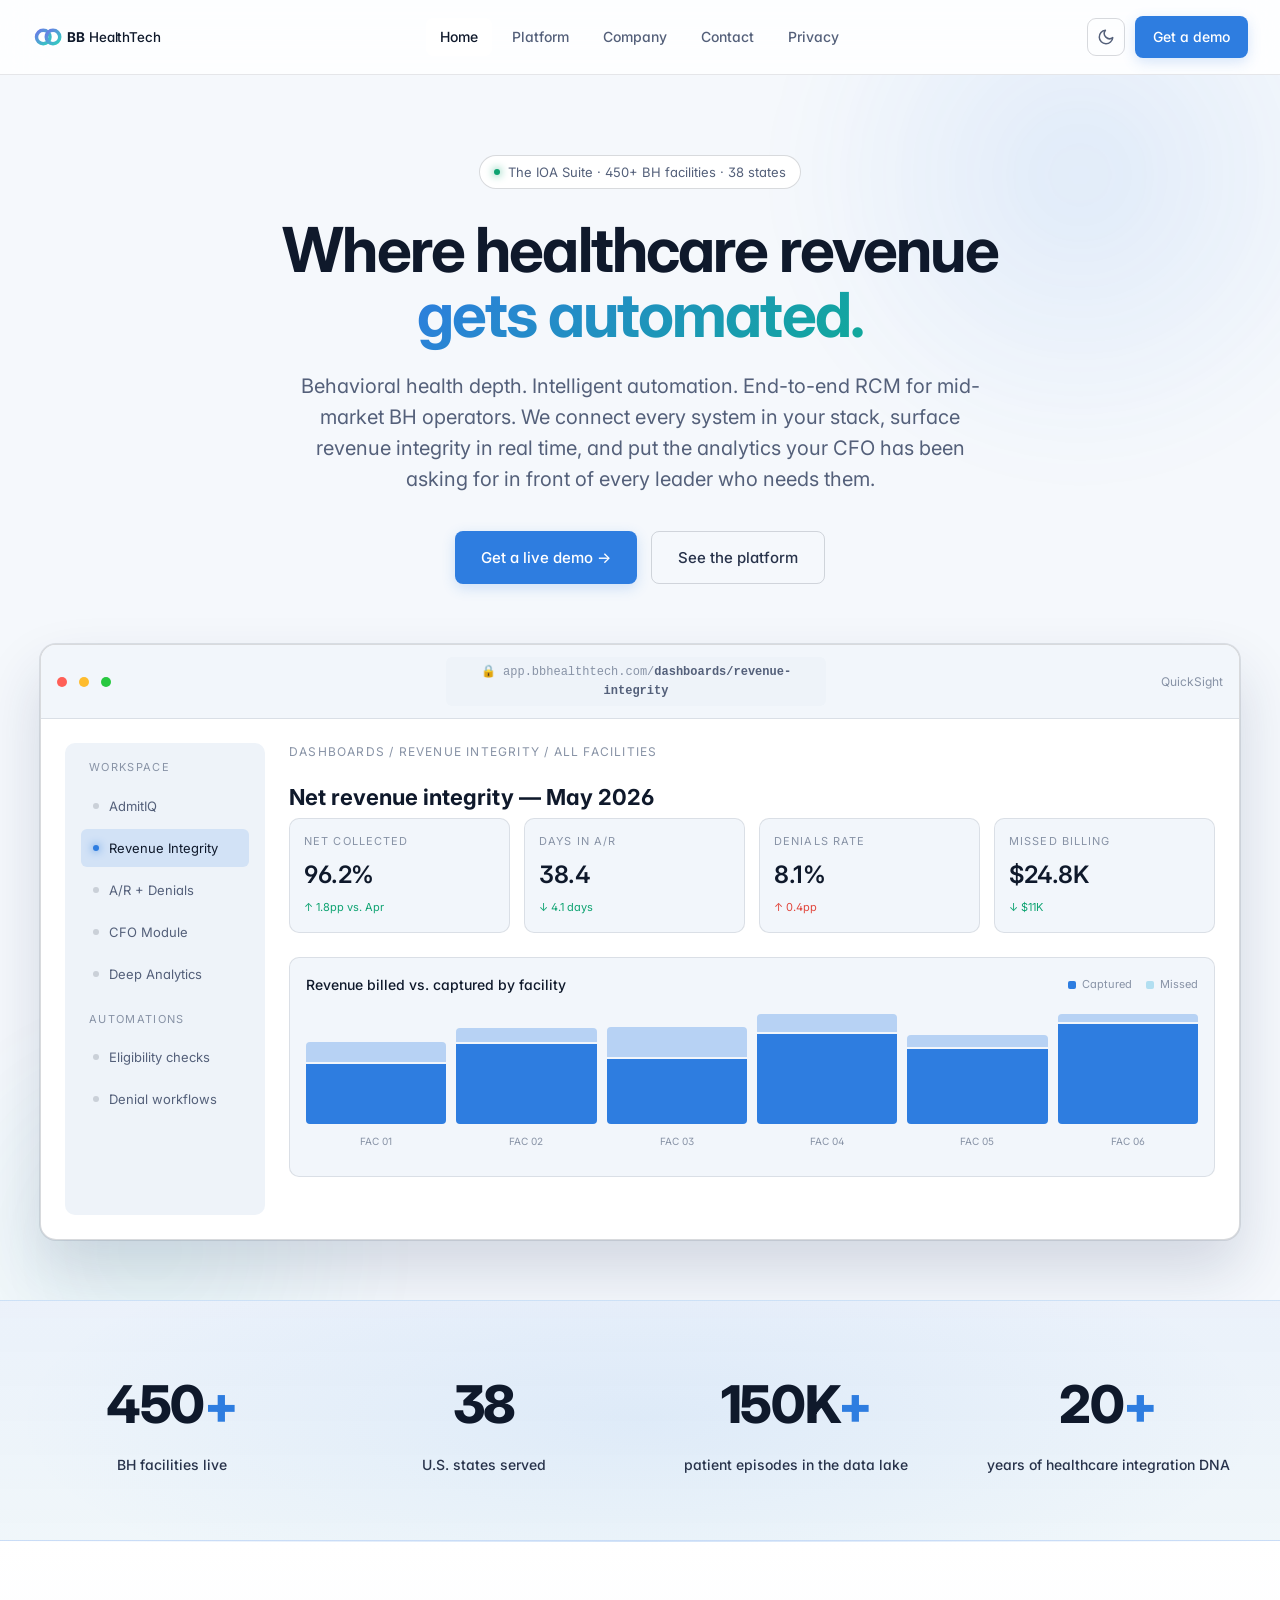
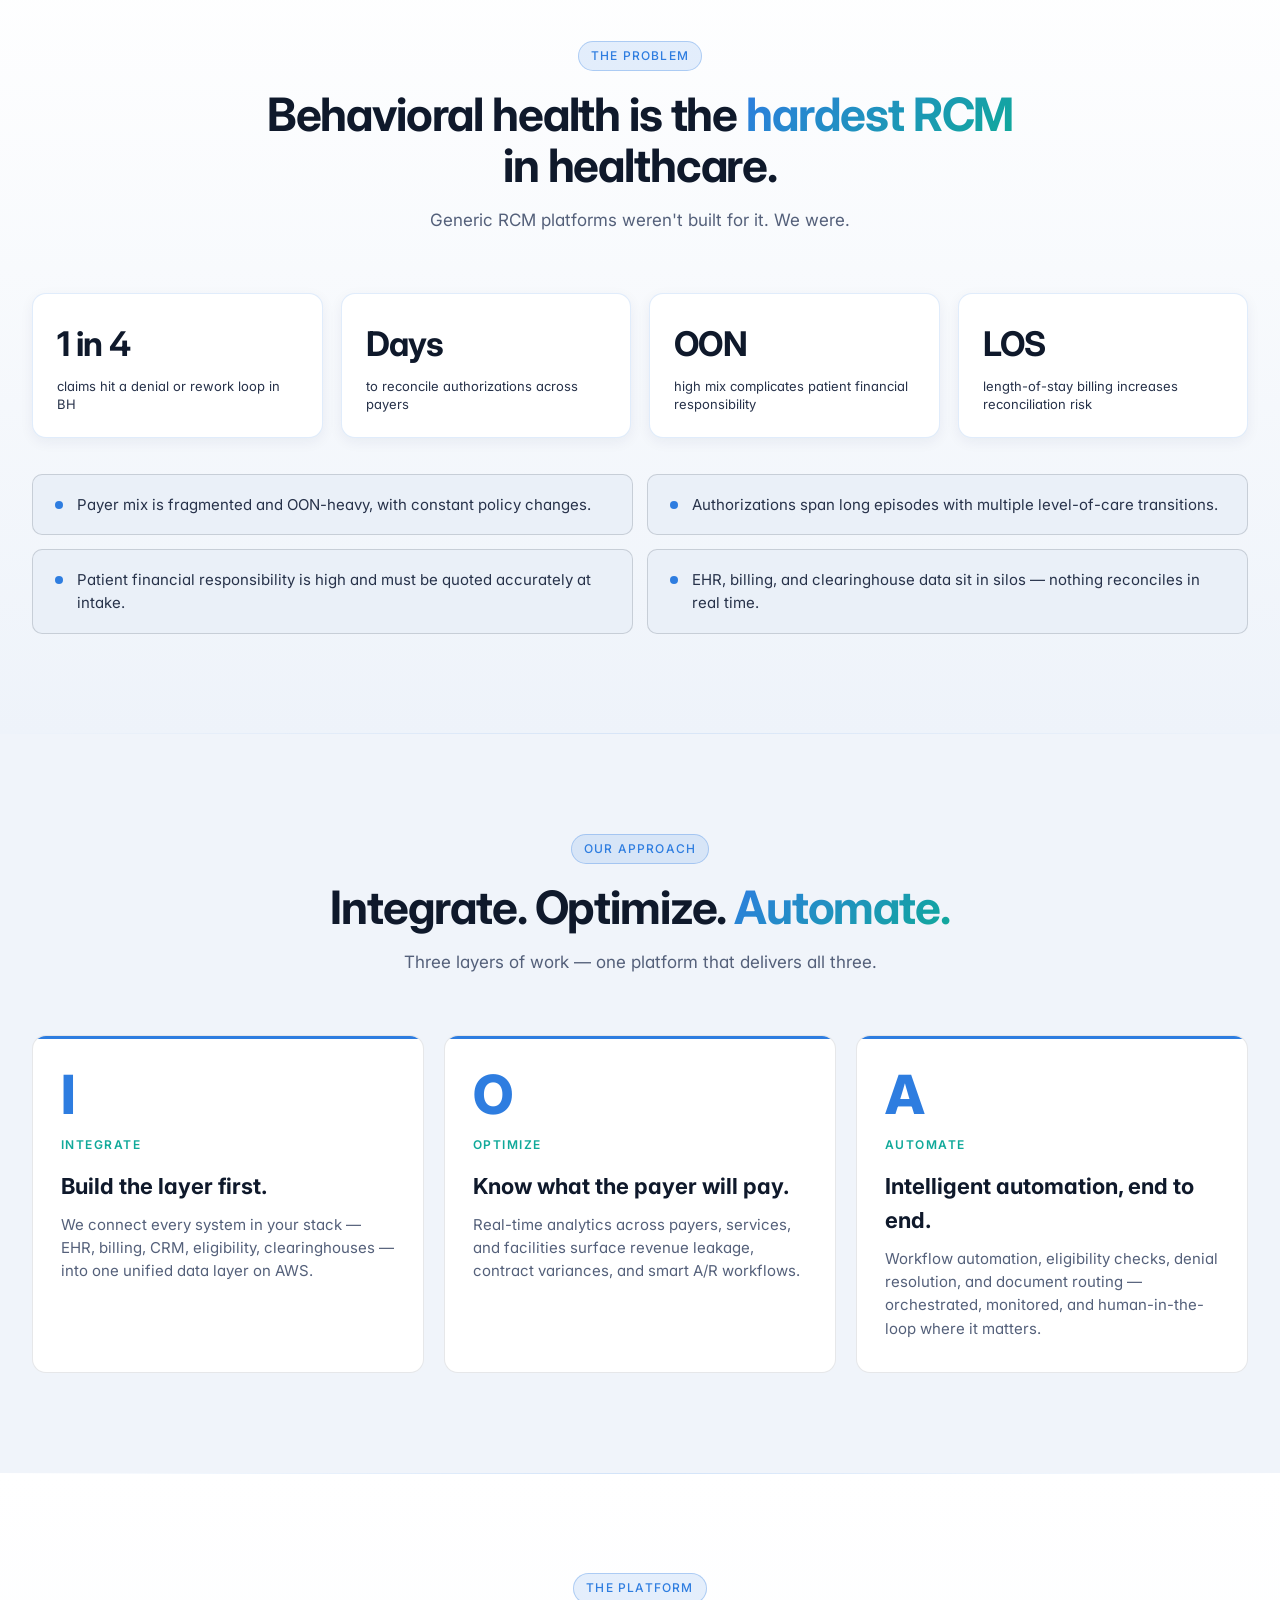
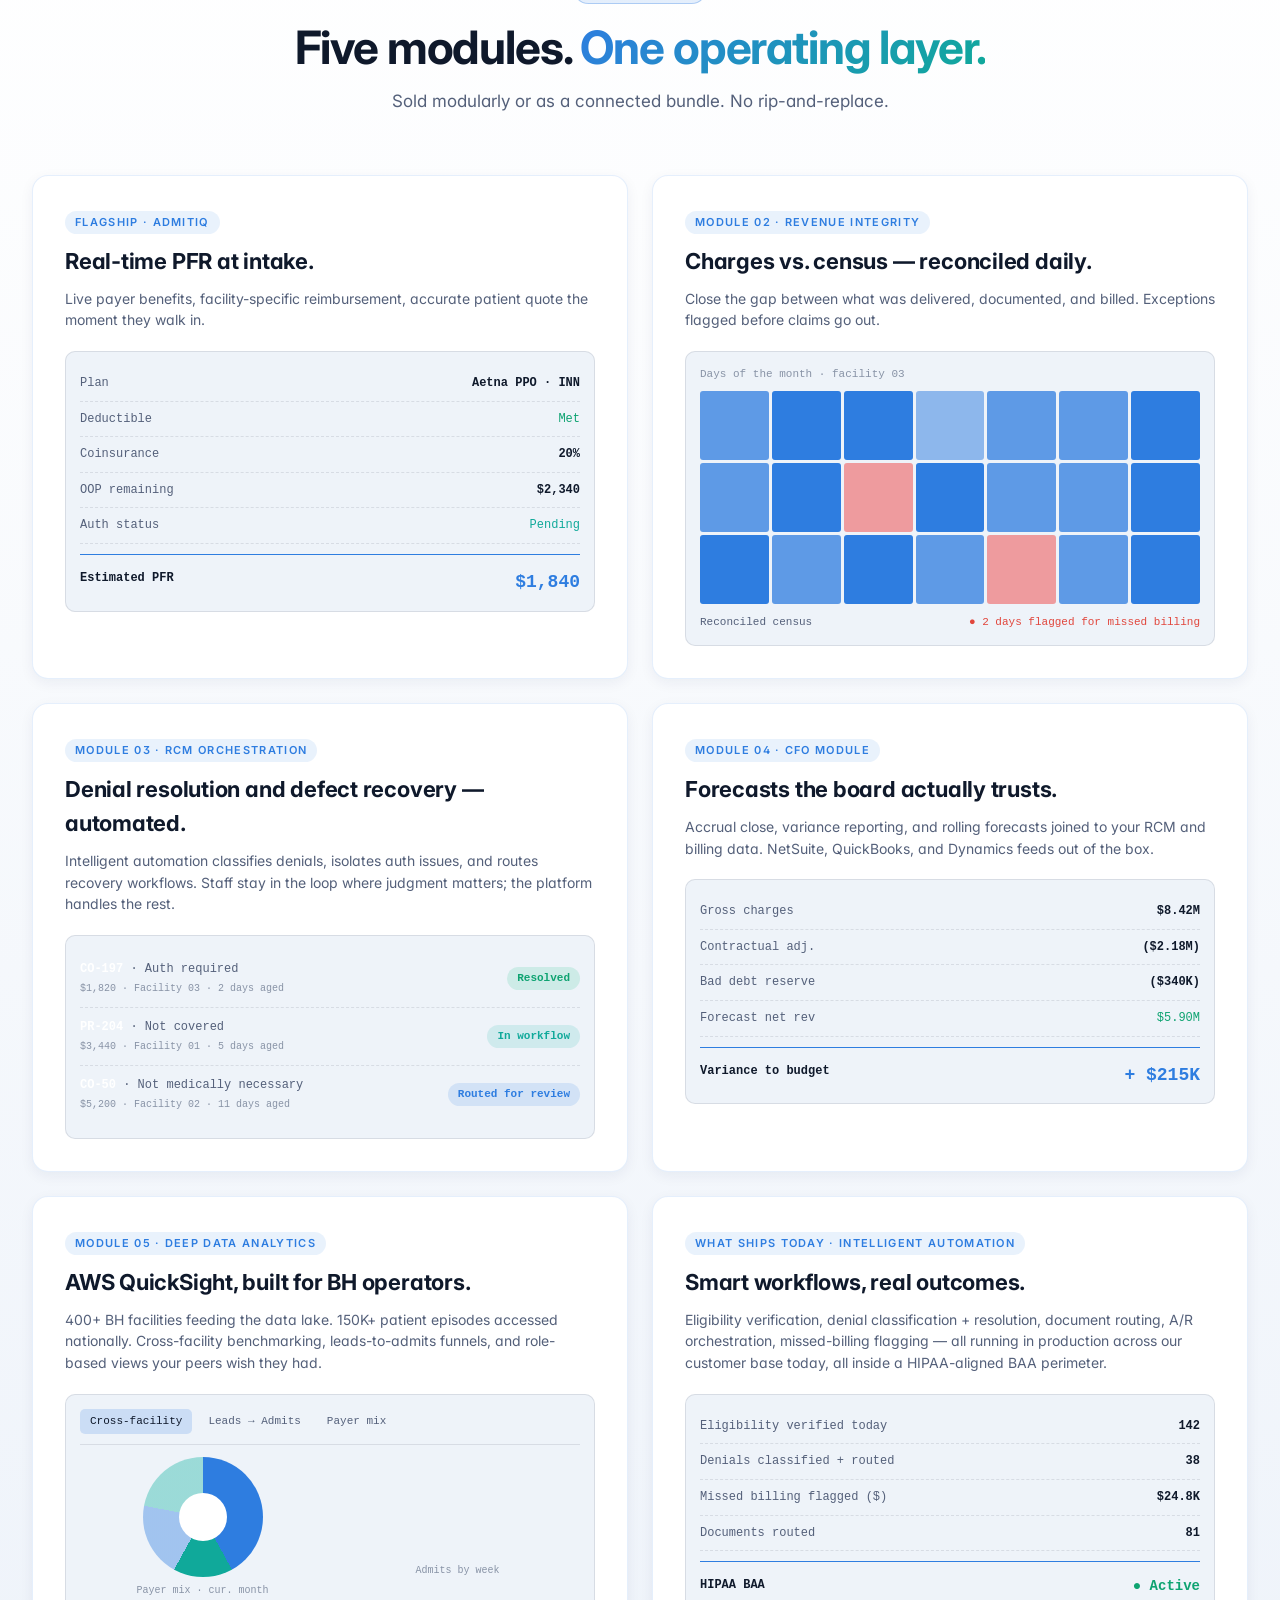
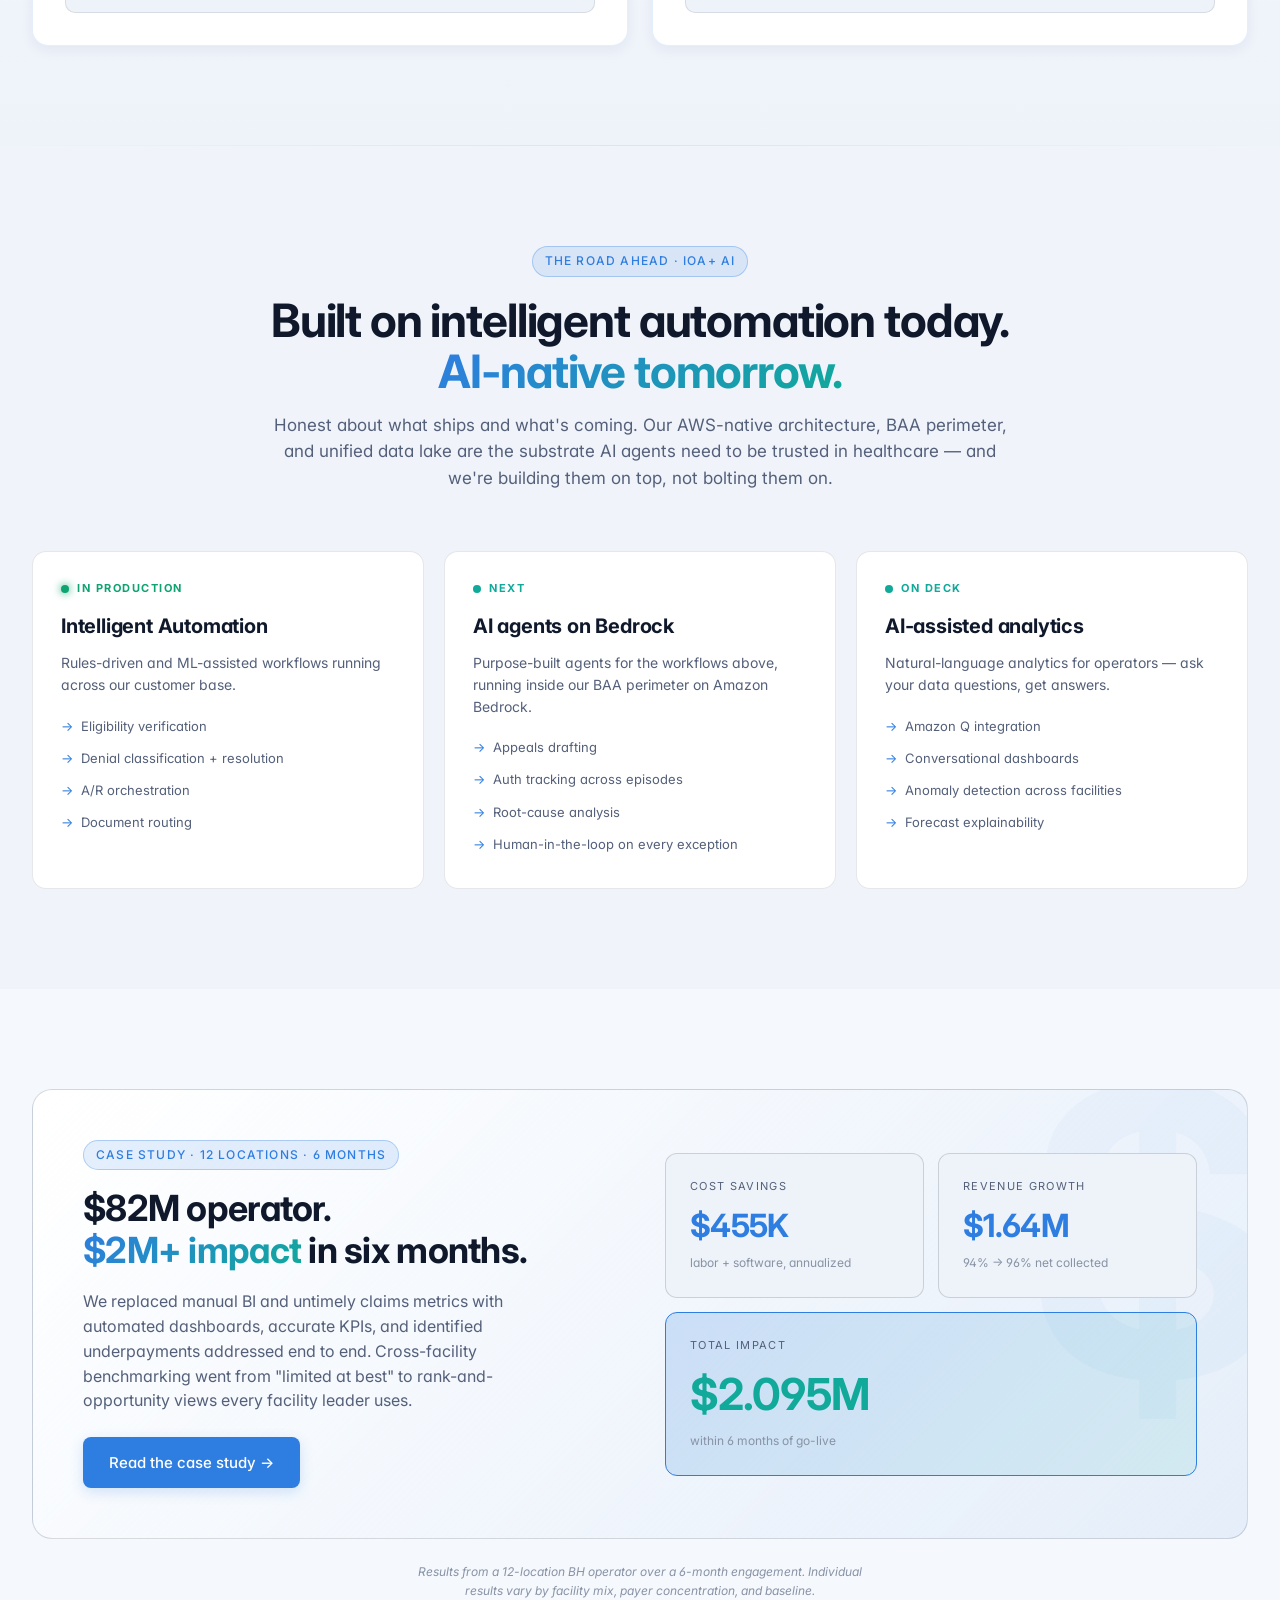
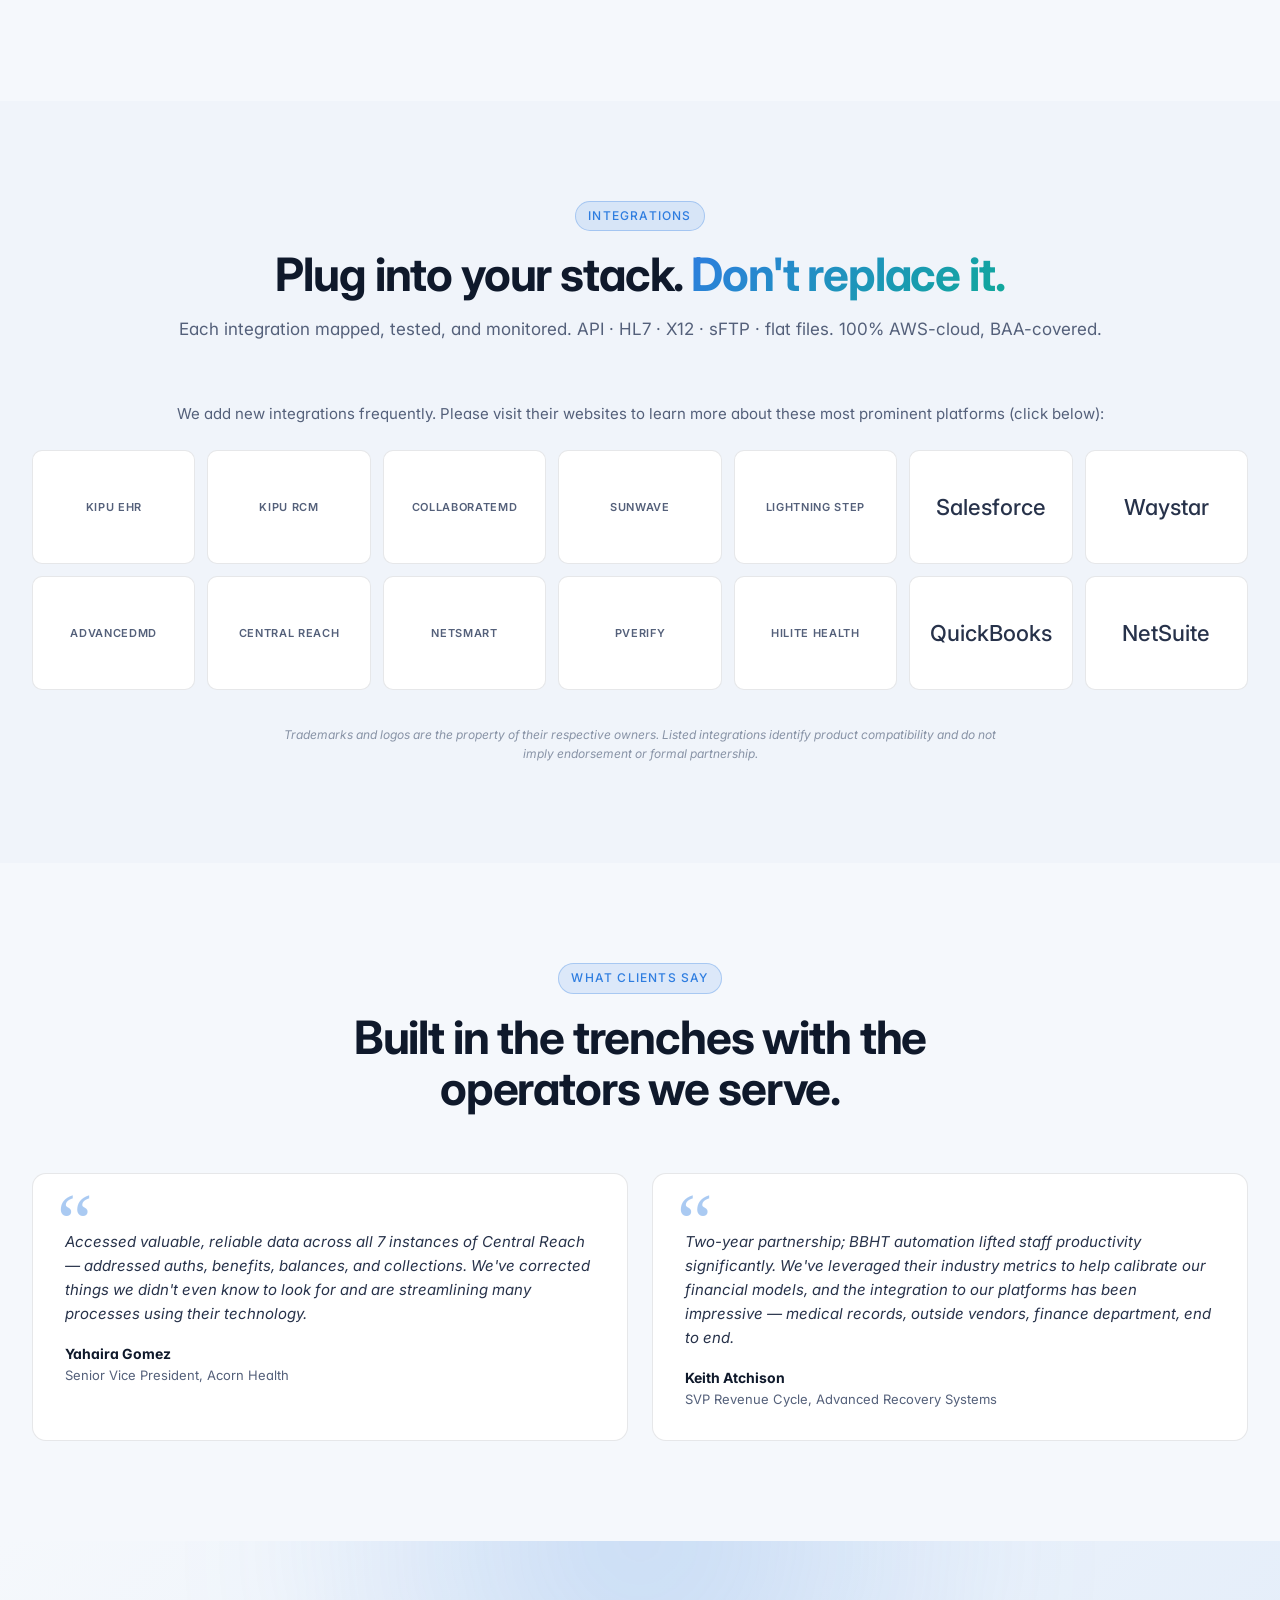
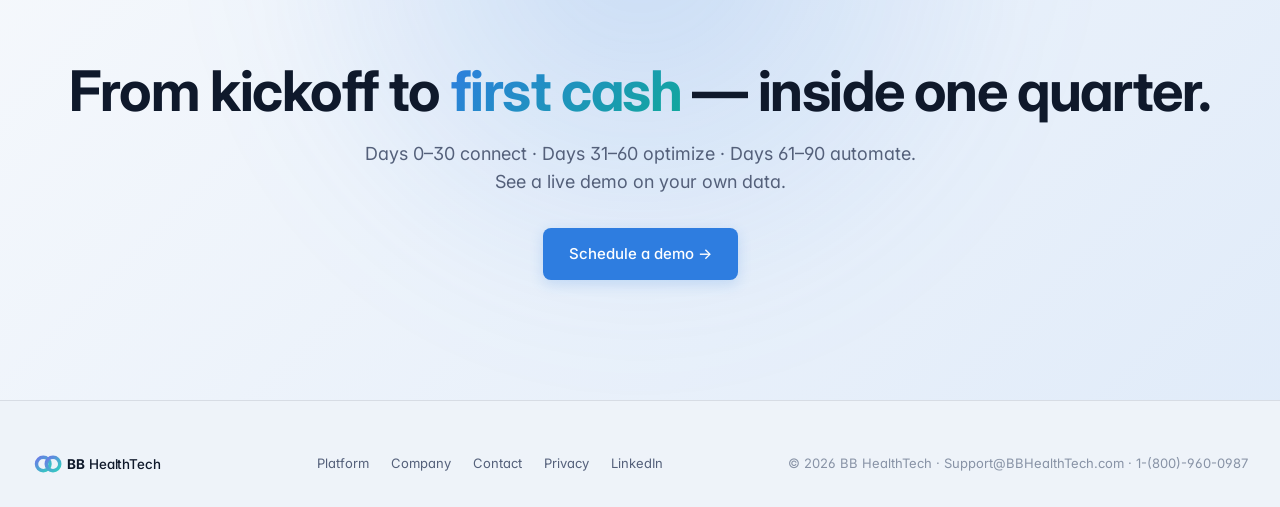
==== index.html @ 1e44d7d8 "Add files via upload" ====
<!doctype html>
<html lang="en">
<head>
<meta charset="utf-8">
<meta name="viewport" content="width=device-width,initial-scale=1">
<title>BB HealthTech — Behavioral health RCM, intelligently automated.</title>
<meta name="description" content="BB HealthTech (BBHT) is the connected operating layer for mid-market behavioral health. 450+ facilities live. Intelligent automation, deep analytics, AWS-native, BAA-covered.">
<meta property="og:title" content="BB HealthTech — Behavioral health RCM, intelligently automated.">
<meta property="og:description" content="The IOA Suite — integrate, optimize, automate behavioral health revenue cycle. 450+ facilities, 38 states, 20+ years of integration DNA.">
<meta property="og:type" content="website">
<meta property="og:url" content="https://www.bbhealthtech.com/">
<link rel="canonical" href="https://www.bbhealthtech.com/">
<script>try{var t=localStorage.getItem("bbht-theme");document.documentElement.setAttribute("data-theme",t==="dark"?"dark":"light");}catch(e){document.documentElement.setAttribute("data-theme","light");}</script>
<link rel="stylesheet" href="styles.css?v=18">
<link href="https://fonts.googleapis.com/css2?family=Inter:wght@400;500;600;700&display=swap" rel="stylesheet">
<script src="theme.js" defer></script>
</head>
<body>

<nav>
  <div class="nav-inner">
    <a href="/" class="logo" aria-label="BB HealthTech home"><img class="logo-img" alt="BB HealthTech" onerror="bbhtLogoFallback(this)"><span class="logo-fallback" aria-hidden="true"></span></a>
    <div class="nav-links">
      <a href="/" class="active">Home</a>
      <a href="platform.html">Platform</a>
      <a href="company.html">Company</a>
      <a href="contact.html">Contact</a>
      <a href="privacy.html">Privacy</a>
    </div>
    <div class="nav-cta">
      <button class="theme-toggle" type="button" aria-label="Toggle theme"></button>
      <a class="btn btn-primary" href="contact.html">Get a demo</a>
    </div>
  </div>
</nav>

<!-- HERO -->
<header class="hero">
  <div class="hero-bg"></div>
  <div class="container">
    <div class="hero-inner">
      <span class="hero-chip"><span class="dot"></span>The IOA Suite · 450+ BH facilities · 38 states</span>
      <h1>Where healthcare revenue<br><span class="grad">gets automated.</span></h1>
      <p class="sub">Behavioral health depth. Intelligent automation. End-to-end RCM for mid-market BH operators. We connect every system in your stack, surface revenue integrity in real time, and put the analytics your CFO has been asking for in front of every leader who needs them.</p>
      <div class="hero-actions">
        <a class="btn btn-primary btn-lg" href="contact.html">Get a live demo →</a>
        <a class="btn btn-ghost btn-lg" href="platform.html">See the platform</a>
      </div>
    </div>

    <!-- Product screenshot mockup — real dashboard, not slideware -->
    <div class="product-shot">
      <div class="ps-chrome">
        <div class="ps-dot r"></div><div class="ps-dot y"></div><div class="ps-dot g"></div>
        <div class="ps-url">🔒 app.bbhealthtech.com/<b>dashboards/revenue-integrity</b></div>
        <div style="font-size:12px;color:var(--text-3)">QuickSight</div>
      </div>
      <div class="ps-body">
        <div class="ps-side">
          <div class="ttl">Workspace</div>
          <div class="it">AdmitIQ</div>
          <div class="it active">Revenue Integrity</div>
          <div class="it">A/R + Denials</div>
          <div class="it">CFO Module</div>
          <div class="it">Deep Analytics</div>
          <div class="ttl" style="margin-top:18px">Automations</div>
          <div class="it">Eligibility checks</div>
          <div class="it">Denial workflows</div>
        </div>
        <div class="ps-main">
          <div class="crumb">Dashboards / Revenue Integrity / All facilities</div>
          <h2>Net revenue integrity — May 2026</h2>
          <div class="kpi-row">
            <div class="kpi"><div class="lbl">Net collected</div><div class="v">96.2%</div><div class="d">↑ 1.8pp vs. Apr</div></div>
            <div class="kpi"><div class="lbl">Days in A/R</div><div class="v">38.4</div><div class="d">↓ 4.1 days</div></div>
            <div class="kpi"><div class="lbl">Denials rate</div><div class="v">8.1%</div><div class="d bad">↑ 0.4pp</div></div>
            <div class="kpi"><div class="lbl">Missed billing</div><div class="v">$24.8K</div><div class="d">↓ $11K</div></div>
          </div>
          <div class="chart">
            <div class="chart-head">
              <div class="chart-title">Revenue billed vs. captured by facility</div>
              <div class="chart-legend"><span><i style="background:var(--cyan)"></i>Captured</span><span><i style="background:rgba(31,169,217,.3)"></i>Missed</span></div>
            </div>
            <div class="bars">
              <div class="bar"><div class="stack"><div class="s2"></div><div class="s1"></div></div><div class="lab">FAC 01</div></div>
              <div class="bar"><div class="stack"><div class="s2"></div><div class="s1"></div></div><div class="lab">FAC 02</div></div>
              <div class="bar"><div class="stack"><div class="s2"></div><div class="s1"></div></div><div class="lab">FAC 03</div></div>
              <div class="bar"><div class="stack"><div class="s2"></div><div class="s1"></div></div><div class="lab">FAC 04</div></div>
              <div class="bar"><div class="stack"><div class="s2"></div><div class="s1"></div></div><div class="lab">FAC 05</div></div>
              <div class="bar"><div class="stack"><div class="s2"></div><div class="s1"></div></div><div class="lab">FAC 06</div></div>
            </div>
          </div>
        </div>
      </div>
    </div>
  </div>
</header>

<!-- TRUST -->
<div class="trust">
  <div class="container trust-grid">
    <div><div class="v">450<span class="accent">+</span></div><div class="l">BH facilities live</div></div>
    <div><div class="v">38</div><div class="l">U.S. states served</div></div>
    <div><div class="v">150K<span class="accent">+</span></div><div class="l">patient episodes in the data lake</div></div>
    <div><div class="v">20<span class="accent">+</span></div><div class="l">years of healthcare integration DNA</div></div>
  </div>
</div>

<!-- PROBLEM -->
<section class="section-lift">
  <div class="container">
    <div class="section-head">
      <span class="eyebrow">The Problem</span>
      <h2>Behavioral health is the <span class="grad">hardest RCM</span> in healthcare.</h2>
      <p>Generic RCM platforms weren't built for it. We were.</p>
    </div>
    <div class="problem-grid">
      <div class="problem-card"><div class="big">1 in 4<span class="accent"></span></div><div class="lbl">claims hit a denial or rework loop in BH</div></div>
      <div class="problem-card"><div class="big">Days</div><div class="lbl">to reconcile authorizations across payers</div></div>
      <div class="problem-card"><div class="big">OON</div><div class="lbl">high mix complicates patient financial responsibility</div></div>
      <div class="problem-card"><div class="big">LOS</div><div class="lbl">length-of-stay billing increases reconciliation risk</div></div>
    </div>
    <div class="problem-list">
      <div class="row"><div class="dot"></div><p>Payer mix is fragmented and OON-heavy, with constant policy changes.</p></div>
      <div class="row"><div class="dot"></div><p>Authorizations span long episodes with multiple level-of-care transitions.</p></div>
      <div class="row"><div class="dot"></div><p>Patient financial responsibility is high and must be quoted accurately at intake.</p></div>
      <div class="row"><div class="dot"></div><p>EHR, billing, and clearinghouse data sit in silos — nothing reconciles in real time.</p></div>
    </div>
  </div>
</section>

<!-- IOA FRAMEWORK -->
<section class="ioa-frame">
  <div class="container">
    <div class="section-head">
      <span class="eyebrow">Our Approach</span>
      <h2>Integrate. Optimize. <span class="grad">Automate.</span></h2>
      <p>Three layers of work — one platform that delivers all three.</p>
    </div>
    <div class="ioa-grid">
      <div class="ioa-card">
        <div class="letter">I</div>
        <div class="sub">Integrate</div>
        <h3>Build the layer first.</h3>
        <p>We connect every system in your stack — EHR, billing, CRM, eligibility, clearinghouses — into one unified data layer on AWS.</p>
      </div>
      <div class="ioa-card">
        <div class="letter">O</div>
        <div class="sub">Optimize</div>
        <h3>Know what the payer will pay.</h3>
        <p>Real-time analytics across payers, services, and facilities surface revenue leakage, contract variances, and smart A/R workflows.</p>
      </div>
      <div class="ioa-card">
        <div class="letter">A</div>
        <div class="sub">Automate</div>
        <h3>Intelligent automation, end to end.</h3>
        <p>Workflow automation, eligibility checks, denial resolution, and document routing — orchestrated, monitored, and human-in-the-loop where it matters.</p>
      </div>
    </div>
  </div>
</section>

<!-- MODULES with product mocks -->
<section class="section-lift">
  <div class="container">
    <div class="section-head">
      <span class="eyebrow">The Platform</span>
      <h2>Five modules. <span class="grad">One operating layer.</span></h2>
      <p>Sold modularly or as a connected bundle. No rip-and-replace.</p>
    </div>
    <div class="features">

      <!-- AdmitIQ -->
      <div class="feature">
        <span class="badge">Flagship · AdmitIQ</span>
        <h3>Real-time PFR at intake.</h3>
        <p>Live payer benefits, facility-specific reimbursement, accurate patient quote the moment they walk in.</p>
        <div class="mock">
          <div class="mock-row"><span>Plan</span><b>Aetna PPO · INN</b></div>
          <div class="mock-row"><span>Deductible</span><span class="ok">Met</span></div>
          <div class="mock-row"><span>Coinsurance</span><b>20%</b></div>
          <div class="mock-row"><span>OOP remaining</span><b>$2,340</b></div>
          <div class="mock-row"><span>Auth status</span><span class="warn">Pending</span></div>
          <div class="pfr-total"><span>Estimated PFR</span><span>$1,840</span></div>
        </div>
      </div>

      <!-- Revenue Integrity -->
      <div class="feature">
        <span class="badge">Module 02 · Revenue Integrity</span>
        <h3>Charges vs. census — reconciled daily.</h3>
        <p>Close the gap between what was delivered, documented, and billed. Exceptions flagged before claims go out.</p>
        <div class="mock">
          <div style="font-size:11px;color:var(--text-3);margin-bottom:8px">Days of the month · facility 03</div>
          <div class="census-grid">
            <div class="c l3"></div><div class="c l4"></div><div class="c l4"></div><div class="c l2"></div><div class="c l3"></div><div class="c l3"></div><div class="c l4"></div>
            <div class="c l3"></div><div class="c l4"></div><div class="c miss"></div><div class="c l4"></div><div class="c l3"></div><div class="c l3"></div><div class="c l4"></div>
            <div class="c l4"></div><div class="c l3"></div><div class="c l4"></div><div class="c l3"></div><div class="c miss"></div><div class="c l3"></div><div class="c l4"></div>
          </div>
          <div class="census-foot"><span>Reconciled census</span><span style="color:var(--red)">● 2 days flagged for missed billing</span></div>
        </div>
      </div>

      <!-- RCM Orchestration / Denials -->
      <div class="feature">
        <span class="badge">Module 03 · RCM Orchestration</span>
        <h3>Denial resolution and defect recovery — automated.</h3>
        <p>Intelligent automation classifies denials, isolates auth issues, and routes recovery workflows. Staff stay in the loop where judgment matters; the platform handles the rest.</p>
        <div class="mock denials-list">
          <div class="d-it"><div><b style="color:#fff">CO-197</b> · Auth required<br><span style="font-size:10px;color:var(--text-3)">$1,820 · Facility 03 · 2 days aged</span></div><span class="pill resolved">Resolved</span></div>
          <div class="d-it"><div><b style="color:#fff">PR-204</b> · Not covered<br><span style="font-size:10px;color:var(--text-3)">$3,440 · Facility 01 · 5 days aged</span></div><span class="pill workflow">In workflow</span></div>
          <div class="d-it"><div><b style="color:#fff">CO-50</b> · Not medically necessary<br><span style="font-size:10px;color:var(--text-3)">$5,200 · Facility 02 · 11 days aged</span></div><span class="pill review">Routed for review</span></div>
        </div>
      </div>

      <!-- CFO Module -->
      <div class="feature">
        <span class="badge">Module 04 · CFO Module</span>
        <h3>Forecasts the board actually trusts.</h3>
        <p>Accrual close, variance reporting, and rolling forecasts joined to your RCM and billing data. NetSuite, QuickBooks, and Dynamics feeds out of the box.</p>
        <div class="mock">
          <div class="mock-row"><span>Gross charges</span><b>$8.42M</b></div>
          <div class="mock-row"><span>Contractual adj.</span><b>($2.18M)</b></div>
          <div class="mock-row"><span>Bad debt reserve</span><b>($340K)</b></div>
          <div class="mock-row"><span>Forecast net rev</span><span class="ok">$5.90M</span></div>
          <div class="pfr-total"><span>Variance to budget</span><span>+ $215K</span></div>
        </div>
      </div>

      <!-- Deep Data Analytics — PROMOTED -->
      <div class="feature">
        <span class="badge">Module 05 · Deep Data Analytics</span>
        <h3>AWS QuickSight, built for BH operators.</h3>
        <p>400+ BH facilities feeding the data lake. 150K+ patient episodes accessed nationally. Cross-facility benchmarking, leads-to-admits funnels, and role-based views your peers wish they had.</p>
        <div class="mock qs-mock">
          <div class="qs-tabs">
            <div class="qs-tab active">Cross-facility</div>
            <div class="qs-tab">Leads → Admits</div>
            <div class="qs-tab">Payer mix</div>
          </div>
          <div class="qs-chart-row">
            <div><div class="qs-pie"></div><div style="font-size:10px;color:var(--text-3);text-align:center;margin-top:6px">Payer mix · cur. month</div></div>
            <div><div class="qs-bars"><div class="b"></div><div class="b hi"></div><div class="b"></div><div class="b hi"></div><div class="b"></div><div class="b hi"></div><div class="b"></div><div class="b hi"></div></div><div style="font-size:10px;color:var(--text-3);text-align:center;margin-top:6px">Admits by week</div></div>
          </div>
        </div>
      </div>

      <!-- IA Today -->
      <div class="feature">
        <span class="badge">What ships today · Intelligent Automation</span>
        <h3>Smart workflows, real outcomes.</h3>
        <p>Eligibility verification, denial classification + resolution, document routing, A/R orchestration, missed-billing flagging — all running in production across our customer base today, all inside a HIPAA-aligned BAA perimeter.</p>
        <div class="mock">
          <div class="mock-row"><span>Eligibility verified today</span><b>142</b></div>
          <div class="mock-row"><span>Denials classified + routed</span><b>38</b></div>
          <div class="mock-row"><span>Missed billing flagged ($)</span><b>$24.8K</b></div>
          <div class="mock-row"><span>Documents routed</span><b>81</b></div>
          <div class="pfr-total"><span>HIPAA BAA</span><span style="color:var(--green);font-size:14px">● Active</span></div>
        </div>
      </div>

    </div>
  </div>
</section>

<!-- AI ROADMAP -->
<section class="ioa-frame">
  <div class="container">
    <div class="section-head">
      <span class="eyebrow">The Road Ahead · IOA+ AI</span>
      <h2>Built on intelligent automation today. <span class="grad">AI-native tomorrow.</span></h2>
      <p>Honest about what ships and what's coming. Our AWS-native architecture, BAA perimeter, and unified data lake are the substrate AI agents need to be trusted in healthcare — and we're building them on top, not bolting them on.</p>
    </div>
    <div class="roadmap">
      <div class="rm-card now">
        <div class="when">In production</div>
        <h3>Intelligent Automation</h3>
        <p>Rules-driven and ML-assisted workflows running across our customer base.</p>
        <ul>
          <li>Eligibility verification</li>
          <li>Denial classification + resolution</li>
          <li>A/R orchestration</li>
          <li>Document routing</li>
        </ul>
      </div>
      <div class="rm-card">
        <div class="when">Next</div>
        <h3>AI agents on Bedrock</h3>
        <p>Purpose-built agents for the workflows above, running inside our BAA perimeter on Amazon Bedrock.</p>
        <ul>
          <li>Appeals drafting</li>
          <li>Auth tracking across episodes</li>
          <li>Root-cause analysis</li>
          <li>Human-in-the-loop on every exception</li>
        </ul>
      </div>
      <div class="rm-card">
        <div class="when">On deck</div>
        <h3>AI-assisted analytics</h3>
        <p>Natural-language analytics for operators — ask your data questions, get answers.</p>
        <ul>
          <li>Amazon Q integration</li>
          <li>Conversational dashboards</li>
          <li>Anomaly detection across facilities</li>
          <li>Forecast explainability</li>
        </ul>
      </div>
    </div>
  </div>
</section>

<!-- CASE STUDY -->
<section>
  <div class="container">
    <div class="case-card">
      <div class="case-text">
        <span class="eyebrow-pill">Case study · 12 locations · 6 months</span>
        <h3>$82M operator.<br><span class="grad">$2M+ impact</span> in six months.</h3>
        <p>We replaced manual BI and untimely claims metrics with automated dashboards, accurate KPIs, and identified underpayments addressed end to end. Cross-facility benchmarking went from "limited at best" to rank-and-opportunity views every facility leader uses.</p>
        <a href="company.html#case-study" class="btn btn-primary btn-lg">Read the case study →</a>
      </div>
      <div class="case-nums">
        <div class="item"><div class="lbl">Cost savings</div><div class="v">$455K</div><div class="sub">labor + software, annualized</div></div>
        <div class="item"><div class="lbl">Revenue growth</div><div class="v">$1.64M</div><div class="sub">94% → 96% net collected</div></div>
        <div class="item big"><div class="lbl">Total impact</div><div class="v">$2.095M</div><div class="sub">within 6 months of go-live</div></div>
      </div>
    </div>
    <p class="case-disclaimer" style="text-align:center;margin:24px auto 0">Results from a 12-location BH operator over a 6-month engagement. Individual results vary by facility mix, payer concentration, and baseline.</p>
  </div>
</section>

<!-- INTEGRATIONS -->
<section class="integ-section">
  <div class="container">
    <div class="section-head">
      <span class="eyebrow">Integrations</span>
      <h2>Plug into your stack. <span class="grad">Don't replace it.</span></h2>
      <p>Each integration mapped, tested, and monitored. API · HL7 · X12 · sFTP · flat files. 100% AWS-cloud, BAA-covered.</p>
    </div>
    <p class="integ-intro">We add new integrations frequently. Please visit their websites to learn more about these most prominent platforms (click below):</p>
    <div class="integ-marquee">
      <a class="integ-chip" href="https://kipuhealth.com/" target="_blank" rel="noopener"><img src="logos/KIPU%20EHR.png" alt="Kipu EHR" onerror="this.remove()"><span class="name">Kipu EHR</span></a>
      <a class="integ-chip" href="https://kipuhealth.com/" target="_blank" rel="noopener"><img src="logos/KIPU%20RCM.png" alt="Kipu RCM" onerror="this.remove()"><span class="name">Kipu RCM</span></a>
      <a class="integ-chip" href="https://www.collaboratemd.com/" target="_blank" rel="noopener"><img src="https://www.collaboratemd.com/wp-content/uploads/2026/03/2026_CMDbyEH_Logo_Master_-by-EH-FullColor.png" alt="CollaborateMD" onerror="this.remove()"><span class="name">CollaborateMD</span></a>
      <a class="integ-chip" href="https://sunwavehealth.com/" target="_blank" rel="noopener"><span class="logo-card"><img src="https://www.sunwavehealth.com/wp-content/uploads/2024/07/Sunwave-Health-Logo-150px.png" alt="Sunwave" onerror="this.parentElement.remove()"></span><span class="name">Sunwave</span></a>
      <a class="integ-chip" href="https://lightningstep.com/" target="_blank" rel="noopener"><img src="https://cdn.prod.website-files.com/67d82b611bf9d5cc71bb556d/67d843101156d984fc4d166d_ls-logo-header.svg" alt="Lightning Step" onerror="this.remove()"><span class="name">Lightning Step</span></a>
      <a class="integ-chip text-only" href="https://www.salesforce.com/" target="_blank" rel="noopener"><span class="name">Salesforce</span></a>
      <a class="integ-chip text-only" href="https://www.waystar.com/" target="_blank" rel="noopener"><span class="name">Waystar</span></a>
      <a class="integ-chip" href="https://www.advancedmd.com/" target="_blank" rel="noopener"><img src="https://www.advancedmd.com/wp-content/uploads/2026/03/advancedmd-logo-wordmark.svg" alt="AdvancedMD" onerror="this.remove()"><span class="name">AdvancedMD</span></a>
      <a class="integ-chip" href="https://centralreach.com/" target="_blank" rel="noopener"><img src="https://centralreach.com/wp-content/uploads/2022/04/logo-centralreach.svg" alt="Central Reach" onerror="this.remove()"><span class="name">Central Reach</span></a>
      <a class="integ-chip" href="https://www.ntst.com/" target="_blank" rel="noopener"><img src="https://www.ntst.com/-/media/logos/netsmart/logo-netsmart-color.svg" alt="Netsmart" onerror="this.remove()"><span class="name">Netsmart</span></a>
      <a class="integ-chip" href="https://www.pverify.com/" target="_blank" rel="noopener"><img src="https://pverify.com/wp-content/uploads/2024/12/pVerify%E2%84%A2_Logo_Color.png" alt="pVerify" onerror="this.remove()"><span class="name">pVerify</span></a>
      <a class="integ-chip" href="https://hilitehealth.com/" target="_blank" rel="noopener"><img src="https://hilitehealth.com/assets/hilite-logo-CnmSh60t.png" alt="HiLite Health" onerror="this.remove()"><span class="name">HiLite Health</span></a>
      <a class="integ-chip text-only" href="https://quickbooks.intuit.com/" target="_blank" rel="noopener"><span class="name">QuickBooks</span></a>
      <a class="integ-chip text-only" href="https://www.netsuite.com/" target="_blank" rel="noopener"><span class="name">NetSuite</span></a>
    </div>
    <p class="integ-disclaimer">Trademarks and logos are the property of their respective owners. Listed integrations identify product compatibility and do not imply endorsement or formal partnership.</p>
  </div>
</section>

<!-- TESTIMONIALS -->
<section>
  <div class="container">
    <div class="section-head">
      <span class="eyebrow">What clients say</span>
      <h2>Built in the trenches with the operators we serve.</h2>
    </div>
    <div class="testimonial-grid">
      <div class="testimonial">
        <p>Accessed valuable, reliable data across all 7 instances of Central Reach — addressed auths, benefits, balances, and collections. We've corrected things we didn't even know to look for and are streamlining many processes using their technology.</p>
        <div class="who"><b>Yahaira Gomez</b>Senior Vice President, Acorn Health</div>
      </div>
      <div class="testimonial">
        <p>Two-year partnership; BBHT automation lifted staff productivity significantly. We've leveraged their industry metrics to help calibrate our financial models, and the integration to our platforms has been impressive — medical records, outside vendors, finance department, end to end.</p>
        <div class="who"><b>Keith Atchison</b>SVP Revenue Cycle, Advanced Recovery Systems</div>
      </div>
    </div>
  </div>
</section>

<!-- CTA -->
<section class="cta">
  <div class="container cta-inner">
    <h2>From kickoff to <span class="grad">first cash</span> — inside one quarter.</h2>
    <p>Days 0–30 connect · Days 31–60 optimize · Days 61–90 automate. See a live demo on your own data.</p>
    <a href="contact.html" class="btn btn-primary btn-lg">Schedule a demo →</a>
  </div>
</section>

<footer>
  <div class="container foot">
    <div class="logo"><img class="logo-img" alt="BB HealthTech" onerror="bbhtLogoFallback(this)"><span class="logo-fallback" aria-hidden="true"></span></div>
    <div class="foot-links">
      <a href="platform.html">Platform</a>
      <a href="company.html">Company</a>
      <a href="contact.html">Contact</a>
      <a href="privacy.html">Privacy</a>
      <a href="https://www.linkedin.com/company/bbhealthtech/" target="_blank" rel="noopener">LinkedIn</a>
    </div>
    <div>© 2026 BB HealthTech · Support@BBHealthTech.com · 1-(800)-960-0987</div>
  </div>
</footer>

</body>
</html>
---- styles.css ----
/* ===========================================================
   BB HealthTech — v1.0 static site
   Direction C aesthetic; brand: navy/cyan/gold on dark
   =========================================================== */

:root{
  /* ===== LIGHT THEME (default) ===== */
  --bg:#F5F8FC;
  --bg-2:#FFFFFF;
  --surface:#FFFFFF;
  --surface-2:#FFFFFF;
  --cyan:#2E7DE0;
  --cyan-dim:#2266C4;
  --cyan-glow:rgba(46,125,224,.20);
  --gold:#10A99A;
  --green:#0EA371;
  --red:#E1463C;
  --text-strong:#0F192B;
  --text:#27324A;
  --text-2:#54607A;
  --text-3:#8893A6;
  --line:rgba(16,25,43,.10);
  --line-2:rgba(16,25,43,.16);
  --fill:#F2F6FB;
  --fill-2:#EAF0F8;
  --inset:#EEF3F9;
  --inset-soft:#F0F4FA;
  --shadow:rgba(22,42,84,.10);
  --shadow-strong:rgba(22,42,84,.16);
  --shadow-sm:rgba(22,42,84,.06);
  --nav-bg:rgba(255,255,255,.82);
  --lift-bg:linear-gradient(180deg,#FFFFFF 0%, #EEF3FA 100%);
  color-scheme:light;
}
:root[data-theme="dark"]{
  --bg:#16203A;
  --bg-2:#1B2742;
  --surface:#1E2B49;
  --surface-2:#243358;
  --cyan:#4F9BEA;
  --cyan-dim:#3F86D4;
  --cyan-glow:rgba(79,155,234,.38);
  --gold:#2FD0BE;
  --green:#10B981;
  --red:#EF4444;
  --text-strong:#F1F5FB;
  --text:#DCE4F0;
  --text-2:#9DABC4;
  --text-3:#6E7C97;
  --line:rgba(255,255,255,.09);
  --line-2:rgba(255,255,255,.14);
  --fill:rgba(255,255,255,.04);
  --fill-2:rgba(255,255,255,.06);
  --inset:rgba(0,0,0,.22);
  --inset-soft:rgba(0,0,0,.16);
  --shadow:rgba(0,0,0,.34);
  --shadow-strong:rgba(0,0,0,.50);
  --shadow-sm:rgba(0,0,0,.20);
  --nav-bg:rgba(18,26,48,.82);
  --lift-bg:linear-gradient(180deg,#1B2540 0%, #161E36 100%);
  color-scheme:dark;
}

*{box-sizing:border-box}
html,body{margin:0;padding:0;background:var(--bg);color:var(--text);font-family:"Inter",-apple-system,BlinkMacSystemFont,"Segoe UI",Helvetica,Arial,sans-serif;line-height:1.55;-webkit-font-smoothing:antialiased}
body{font-feature-settings:"ss01","cv11";overflow-x:hidden}
a{color:inherit;text-decoration:none}
img{max-width:100%;display:block}

.container{max-width:1280px;margin:0 auto;padding:0 32px;position:relative}
.narrow{max-width:880px;margin:0 auto;padding:0 32px}

/* ---------- NAV ---------- */
nav{position:sticky;top:0;z-index:100;background:var(--nav-bg);backdrop-filter:blur(20px);-webkit-backdrop-filter:blur(20px);border-bottom:1px solid var(--line)}
.nav-inner{display:flex;align-items:center;justify-content:space-between;padding:16px 32px;max-width:1280px;margin:0 auto}
.logo{display:flex;align-items:center;gap:10px;font-weight:600;font-size:16px;color:var(--text-strong);letter-spacing:-.01em}
.logo-mark{width:28px;height:28px;border-radius:7px;background:linear-gradient(135deg,var(--cyan),#1380a8);display:grid;place-items:center;font-weight:800;color:var(--text-strong);font-size:12px;box-shadow:0 4px 14px var(--cyan-glow)}
.nav-links{display:flex;gap:6px}
.nav-links a{padding:8px 14px;border-radius:8px;font-size:14px;color:var(--text-2);transition:all .15s;font-weight:500}
.nav-links a:hover,.nav-links a.active{background:var(--surface);color:var(--text-strong)}
.nav-cta{display:flex;gap:10px;align-items:center}

/* ---------- BUTTONS ---------- */
.btn{display:inline-flex;align-items:center;gap:8px;padding:10px 18px;border-radius:8px;font-size:14px;font-weight:500;cursor:pointer;transition:all .15s;border:none;font-family:inherit}
.btn-primary{background:var(--cyan);color:#fff;box-shadow:0 4px 14px var(--cyan-glow)}
.btn-primary:hover{background:var(--cyan-dim);transform:translateY(-1px)}
.btn-ghost{color:var(--text);border:1px solid var(--line-2);background:transparent}
.btn-ghost:hover{background:var(--surface);border-color:var(--cyan)}
.btn-lg{padding:14px 26px;font-size:15px}

/* ---------- HERO ---------- */
.hero{padding:80px 0 60px;position:relative;overflow:hidden}
.hero-bg{position:absolute;inset:0;pointer-events:none;z-index:0}
.hero-bg::before{content:"";position:absolute;width:600px;height:600px;border-radius:50%;background:radial-gradient(circle,var(--cyan-glow),transparent 70%);top:-200px;right:-100px;filter:blur(40px)}
.hero-bg::after{content:"";position:absolute;width:500px;height:500px;border-radius:50%;background:radial-gradient(circle,rgba(31,182,166,.15),transparent 70%);bottom:-200px;left:-100px;filter:blur(40px)}
.hero-inner{position:relative;z-index:1;text-align:center;max-width:900px;margin:0 auto 60px}
.hero-chip{display:inline-flex;align-items:center;gap:8px;padding:6px 14px;background:var(--surface);border:1px solid var(--line-2);border-radius:999px;font-size:13px;color:var(--text-2);margin-bottom:28px}
.hero-chip .dot{width:6px;height:6px;border-radius:50%;background:var(--green);box-shadow:0 0 8px var(--green)}
.hero h1{font-size:62px;line-height:1.05;letter-spacing:-.03em;margin:0 0 24px;font-weight:700;color:var(--text-strong)}
.hero h1 .grad{background:linear-gradient(135deg,var(--cyan) 0%,var(--gold) 100%);-webkit-background-clip:text;-webkit-text-fill-color:transparent;background-clip:text}
.hero .sub{font-size:20px;color:var(--text-2);max-width:680px;margin:0 auto 36px;line-height:1.55}
.hero-actions{display:flex;gap:14px;justify-content:center;flex-wrap:wrap}

/* ---------- PRODUCT SCREENSHOT ---------- */
.product-shot{position:relative;z-index:1;max-width:1200px;margin:0 auto;border-radius:16px;background:var(--bg-2);border:1px solid var(--line-2);box-shadow:0 40px 80px var(--shadow-strong),0 0 0 1px rgba(255,255,255,.04),0 0 100px rgba(46,125,224,.15);overflow:hidden}
.ps-chrome{padding:12px 16px;border-bottom:1px solid var(--line);display:flex;align-items:center;gap:12px;background:var(--fill)}
.ps-dot{width:10px;height:10px;border-radius:50%;background:var(--line-2)}
.ps-dot.r{background:#FF5F57}.ps-dot.y{background:#FEBC2E}.ps-dot.g{background:#28C840}
.ps-url{flex:1;background:var(--inset);border-radius:6px;padding:6px 12px;font-size:12px;color:var(--text-3);font-family:ui-monospace,SFMono-Regular,Menlo,monospace;text-align:center;max-width:380px;margin:0 auto}
.ps-url b{color:var(--text-2)}
.ps-body{padding:24px;display:grid;grid-template-columns:200px 1fr;gap:24px;min-height:520px}
.ps-side{background:var(--inset);border-radius:10px;padding:16px}
.ps-side .ttl{font-size:11px;color:var(--text-3);text-transform:uppercase;letter-spacing:.12em;margin-bottom:10px;padding:0 8px}
.ps-side .it{padding:9px 12px;border-radius:6px;font-size:13px;color:var(--text-2);margin-bottom:4px;cursor:default;display:flex;align-items:center;gap:10px}
.ps-side .it::before{content:"";width:6px;height:6px;border-radius:50%;background:var(--line-2)}
.ps-side .it.active{background:rgba(46,125,224,.15);color:var(--text-strong)}
.ps-side .it.active::before{background:var(--cyan);box-shadow:0 0 8px var(--cyan)}
.ps-main h2{margin:0 0 4px;color:var(--text-strong);font-size:22px}
.ps-main .crumb{font-size:12px;color:var(--text-3);margin-bottom:18px;text-transform:uppercase;letter-spacing:.1em}
.kpi-row{display:grid;grid-template-columns:repeat(4,1fr);gap:14px;margin-bottom:24px}
.kpi{background:var(--fill);border:1px solid var(--line);border-radius:10px;padding:14px}
.kpi .lbl{font-size:11px;color:var(--text-3);text-transform:uppercase;letter-spacing:.1em;margin-bottom:6px}
.kpi .v{font-size:24px;color:var(--text-strong);font-weight:600;letter-spacing:-.02em}
.kpi .d{font-size:11px;color:var(--green);display:inline-flex;align-items:center;gap:2px;margin-top:2px}
.kpi .d.bad{color:var(--red)}
.chart{background:var(--fill);border:1px solid var(--line);border-radius:10px;padding:16px;height:220px;position:relative}
.chart-head{display:flex;justify-content:space-between;align-items:center;margin-bottom:10px}
.chart-title{color:var(--text-strong);font-size:14px;font-weight:500}
.chart-legend{display:flex;gap:14px;font-size:11px;color:var(--text-3)}
.chart-legend span{display:inline-flex;align-items:center;gap:6px}
.chart-legend i{display:inline-block;width:8px;height:8px;border-radius:2px}
.bars{display:flex;align-items:flex-end;gap:10px;height:140px;margin-top:14px}
.bar{flex:1;display:flex;flex-direction:column;align-items:center;gap:4px;position:relative}
.bar .stack{width:100%;display:flex;flex-direction:column;gap:2px;border-radius:4px;overflow:hidden}
.bar .s1{background:var(--cyan);height:60px}
.bar .s2{background:rgba(46,125,224,.3);height:20px}
.bar:nth-child(2) .s1{height:80px}.bar:nth-child(2) .s2{height:14px}
.bar:nth-child(3) .s1{height:65px}.bar:nth-child(3) .s2{height:30px}
.bar:nth-child(4) .s1{height:90px}.bar:nth-child(4) .s2{height:18px}
.bar:nth-child(5) .s1{height:75px}.bar:nth-child(5) .s2{height:12px}
.bar:nth-child(6) .s1{height:100px}.bar:nth-child(6) .s2{height:8px}
.bar .lab{font-size:10px;color:var(--text-3);margin-top:6px}

/* ---------- TRUST STRIP (v1.5: brightened, the moat made visible) ---------- */
.trust{padding:64px 0;border-top:1px solid rgba(46,125,224,.18);border-bottom:1px solid rgba(46,125,224,.18);background:linear-gradient(180deg,rgba(46,125,224,.05),rgba(31,182,166,.025));position:relative;overflow:hidden}
.trust::before{content:"";position:absolute;inset:0;background:radial-gradient(ellipse 900px 280px at 50% 50%, rgba(46,125,224,.08), transparent 70%);pointer-events:none}
.trust-grid{display:grid;grid-template-columns:repeat(4,1fr);gap:32px;text-align:center;position:relative}
.trust .v{font-size:52px;color:var(--text-strong);font-weight:800;letter-spacing:-.025em;text-shadow:0 4px 30px rgba(46,125,224,.22)}
.trust .v .accent{color:var(--cyan);text-shadow:0 0 24px rgba(46,125,224,.55)}
.trust .l{font-size:14px;color:var(--text);margin-top:8px;font-weight:500}

/* ---------- SECTIONS ---------- */
section{padding:100px 0}
/* v1.5: lift sections used for dense content (Problem, Modules) — softer dark navy that reads easier */
section.section-lift{background:var(--lift-bg);position:relative}
section.section-lift::before{content:"";position:absolute;top:0;left:0;right:0;height:1px;background:linear-gradient(90deg, transparent, rgba(46,125,224,.22), transparent)}
section.section-lift::after{content:"";position:absolute;bottom:0;left:0;right:0;height:1px;background:linear-gradient(90deg, transparent, rgba(46,125,224,.12), transparent)}
section.section-lift .problem-card{background:var(--surface-2);border-color:rgba(46,125,224,.15);box-shadow:0 4px 14px var(--shadow-sm)}
section.section-lift .problem-card:hover{border-color:var(--cyan);transform:translateY(-3px);box-shadow:0 12px 28px var(--shadow), 0 0 0 1px rgba(46,125,224,.22)}
section.section-lift .problem-card .lbl{color:var(--text)}
section.section-lift .problem-list .row{background:var(--fill-2);border-color:var(--line-2)}
section.section-lift .feature{background:var(--surface-2);border:1px solid rgba(46,125,224,.12);box-shadow:0 4px 14px var(--shadow-sm)}
section.section-lift .feature:hover{border-color:var(--cyan);transform:translateY(-3px);box-shadow:0 14px 32px var(--shadow), 0 0 0 1px rgba(46,125,224,.22)}
.section-head{text-align:center;max-width:760px;margin:0 auto 60px}
.section-head .eyebrow,.eyebrow-pill{display:inline-block;padding:5px 12px;background:rgba(46,125,224,.12);border:1px solid rgba(46,125,224,.3);border-radius:999px;font-size:12px;color:var(--cyan);letter-spacing:.1em;text-transform:uppercase;margin-bottom:18px;font-weight:500}
.section-head h2{font-size:46px;color:var(--text-strong);letter-spacing:-.025em;margin:0 0 16px;font-weight:700;line-height:1.1}
.section-head h2 .grad{background:linear-gradient(135deg,var(--cyan),var(--gold));-webkit-background-clip:text;-webkit-text-fill-color:transparent;background-clip:text}
.section-head p{color:var(--text-2);font-size:17px;margin:0}

/* ---------- PROBLEM STATS ---------- */
.problem-grid{display:grid;grid-template-columns:repeat(4,1fr);gap:18px;margin-bottom:36px}
.problem-card{background:var(--surface);border:1px solid var(--line);border-radius:14px;padding:24px;transition:all .15s}
.problem-card:hover{border-color:var(--cyan);transform:translateY(-2px)}
.problem-card .big{font-size:34px;font-weight:700;color:var(--text-strong);letter-spacing:-.02em}
.problem-card .big .accent{color:var(--cyan)}
.problem-card .lbl{font-size:13px;color:var(--text-2);margin-top:6px;line-height:1.4}
.problem-list{display:grid;grid-template-columns:repeat(2,1fr);gap:14px}
.problem-list .row{display:flex;gap:14px;padding:18px 22px;background:var(--fill);border:1px solid var(--line);border-radius:10px;color:var(--text)}
.problem-list .row .dot{width:8px;height:8px;border-radius:50%;background:var(--cyan);margin-top:8px;flex-shrink:0}
.problem-list .row p{margin:0;font-size:15px;color:var(--text)}

/* ---------- IOA FRAMEWORK ---------- */
.ioa-frame{background:var(--inset-soft)}
.ioa-grid{display:grid;grid-template-columns:repeat(3,1fr);gap:20px}
.ioa-card{background:var(--surface);border:1px solid var(--line);border-radius:14px;padding:32px 28px;position:relative;overflow:hidden;transition:all .2s}
.ioa-card:hover{border-color:var(--cyan);transform:translateY(-3px)}
.ioa-card::before{content:"";position:absolute;top:0;left:0;right:0;height:3px;background:var(--cyan)}
.ioa-card .letter{font-size:54px;font-weight:800;color:var(--cyan);line-height:1;letter-spacing:-.04em;margin-bottom:14px}
.ioa-card h3{font-size:22px;margin:6px 0 10px;color:var(--text-strong)}
.ioa-card .sub{color:var(--gold);font-size:12px;letter-spacing:.12em;text-transform:uppercase;margin-bottom:14px;font-weight:600}
.ioa-card p{color:var(--text-2);margin:0;font-size:15px}

/* ---------- FEATURE / MODULE CARDS ---------- */
.features{display:grid;grid-template-columns:1fr 1fr;gap:24px}
.feature{background:var(--surface);border:1px solid var(--line);border-radius:16px;padding:32px;transition:all .2s;position:relative;overflow:hidden}
.feature:hover{border-color:var(--cyan);transform:translateY(-3px);box-shadow:0 20px 40px var(--shadow)}
.feature .badge{display:inline-block;font-size:11px;text-transform:uppercase;letter-spacing:.12em;color:var(--cyan);font-weight:600;margin-bottom:10px;padding:3px 10px;background:rgba(46,125,224,.1);border-radius:999px}
.feature .badge.roadmap{color:var(--gold);background:rgba(31,182,166,.1)}
.feature h3{font-size:22px;color:var(--text-strong);margin:0 0 10px;letter-spacing:-.01em}
.feature p{color:var(--text-2);font-size:14px;margin:0 0 20px}
.feature .mock{background:var(--inset);border-radius:10px;padding:14px;border:1px solid var(--line);font-family:ui-monospace,SFMono-Regular,Menlo,monospace;font-size:12px}

/* AdmitIQ mock */
.mock-row{display:flex;justify-content:space-between;padding:8px 0;border-bottom:1px dashed var(--line);color:var(--text-2)}
.mock-row:last-child{border-bottom:none}
.mock-row b{color:var(--text-strong)}
.mock-row .ok{color:var(--green)}
.mock-row .warn{color:var(--gold)}
.pfr-total{margin-top:10px;padding-top:14px;border-top:1px solid var(--cyan);display:flex;justify-content:space-between;color:var(--text-strong);font-weight:600}
.pfr-total span:last-child{color:var(--cyan);font-size:18px}

/* Denials list */
.denials-list .d-it{display:grid;grid-template-columns:1fr auto;align-items:center;padding:10px 0;border-bottom:1px dashed var(--line);color:var(--text-2);gap:12px}
.denials-list .d-it:last-child{border-bottom:none}
.denials-list .pill{padding:3px 10px;border-radius:999px;font-size:11px;font-weight:600;white-space:nowrap}
.pill.resolved{background:rgba(16,185,129,.15);color:var(--green)}
.pill.workflow{background:rgba(31,182,166,.15);color:var(--gold)}
.pill.review{background:rgba(46,125,224,.15);color:var(--cyan)}

/* Census heatmap */
.census-grid{display:grid;grid-template-columns:repeat(7,1fr);gap:3px}
.census-grid .c{aspect-ratio:1/1;border-radius:3px;background:var(--line)}
.census-grid .c.l1{background:rgba(46,125,224,.25)}
.census-grid .c.l2{background:rgba(46,125,224,.5)}
.census-grid .c.l3{background:rgba(46,125,224,.75)}
.census-grid .c.l4{background:var(--cyan)}
.census-grid .c.miss{background:rgba(239,68,68,.5)}
.census-foot{display:flex;justify-content:space-between;margin-top:10px;color:var(--text-2);font-size:11px}

/* Analytics mock (QuickSight-style) */
.qs-mock{background:var(--inset);border-radius:10px;padding:14px;border:1px solid var(--line)}
.qs-tabs{display:flex;gap:6px;font-size:11px;color:var(--text-2);margin-bottom:12px;border-bottom:1px solid var(--line);padding-bottom:10px}
.qs-tab{padding:4px 10px;border-radius:5px}
.qs-tab.active{background:rgba(46,125,224,.18);color:var(--text-strong)}
.qs-chart-row{display:grid;grid-template-columns:1fr 1fr;gap:10px}
.qs-pie{aspect-ratio:1/1;border-radius:50%;background:conic-gradient(var(--cyan) 0% 42%, var(--gold) 42% 58%, rgba(46,125,224,.4) 58% 78%, rgba(31,182,166,.4) 78% 100%);position:relative;max-width:120px;margin:0 auto}
.qs-pie::after{content:"";position:absolute;inset:30%;border-radius:50%;background:var(--bg-2)}
.qs-bars{display:flex;align-items:flex-end;gap:4px;height:100px}
.qs-bars .b{flex:1;background:var(--cyan);border-radius:2px 2px 0 0;opacity:.4}
.qs-bars .b.hi{opacity:1}

/* Roadmap timeline */
.roadmap{display:grid;grid-template-columns:repeat(3,1fr);gap:20px;margin-top:40px}
.rm-card{background:var(--surface);border:1px solid var(--line);border-radius:14px;padding:28px;position:relative}
.rm-card .when{font-size:11px;letter-spacing:.14em;text-transform:uppercase;color:var(--gold);font-weight:700;margin-bottom:14px;display:flex;align-items:center;gap:8px}
.rm-card .when::before{content:"";width:8px;height:8px;border-radius:50%;background:var(--gold)}
.rm-card.now .when{color:var(--green)}
.rm-card.now .when::before{background:var(--green);box-shadow:0 0 8px var(--green)}
.rm-card h3{color:var(--text-strong);font-size:20px;margin:0 0 10px;letter-spacing:-.01em}
.rm-card p{color:var(--text-2);font-size:14px;margin:0}
.rm-card ul{margin:14px 0 0;padding:0;list-style:none}
.rm-card li{padding:6px 0;color:var(--text-2);font-size:13px;display:flex;gap:8px}
.rm-card li::before{content:"→";color:var(--cyan)}

/* ---------- INTEGRATIONS ---------- */
.integ-section{background:var(--inset-soft)}
.integ-marquee{display:grid;grid-template-columns:repeat(7,1fr);gap:12px;margin-top:24px}
.integ-chip{background:var(--surface);border:1px solid var(--line);border-radius:10px;padding:18px 12px;text-align:center;color:var(--text);font-size:13px;font-weight:500;transition:all .15s;display:flex;flex-direction:column;align-items:center;justify-content:center;gap:10px;min-height:114px;text-decoration:none;cursor:pointer}
.integ-chip:hover{border-color:var(--cyan);transform:translateY(-3px);box-shadow:0 10px 24px var(--shadow)}
.integ-chip img{width:150px;height:50px;object-fit:contain;border-radius:8px;background:rgba(255,255,255,.97);padding:6px 10px;box-sizing:border-box;opacity:.95;transition:opacity .15s}
.integ-chip:hover img{opacity:1}
.integ-chip .name{color:var(--text-2);font-size:11px;letter-spacing:.06em;text-transform:uppercase;font-weight:600;transition:color .15s}
.integ-chip:hover .name{color:var(--text-strong)}
.integ-chip.text-only .name{color:var(--text);font-size:22px;text-transform:none;letter-spacing:0;font-weight:500}
.integ-chip.text-only:hover .name{color:var(--cyan)}
/* Sunwave logo has white text — wrap img in .logo-card so white card stays, then invert+hue-rotate flips white to black while preserving brand colors. Card sized to match other logo boxes. */
.integ-chip .logo-card{width:150px;height:50px;background:rgba(255,255,255,.97);border-radius:8px;padding:6px 10px;box-sizing:border-box;display:flex;align-items:center;justify-content:center}
.integ-chip .logo-card img{width:auto;height:auto;max-width:100%;max-height:100%;background:transparent !important;padding:0 !important;border-radius:0 !important;filter:invert(1) hue-rotate(180deg)}
.integ-intro{margin:0 auto 24px;font-size:15px;color:var(--text-2);text-align:center;max-width:1200px;line-height:1.6}
/* Integrations section uses longer copy — give the headers room so they don't wrap on desktop */
.integ-section .section-head{max-width:1200px}
.integ-disclaimer{margin:36px auto 0;font-size:12px;color:var(--text-3);text-align:center;max-width:720px;font-style:italic;line-height:1.55}

/* ---------- CASE STUDY ---------- */
.case-card{background:linear-gradient(135deg,var(--surface) 0%,rgba(46,125,224,.08) 100%);border:1px solid var(--line-2);border-radius:20px;padding:50px;display:grid;grid-template-columns:1fr 1fr;gap:50px;align-items:center;position:relative;overflow:hidden}
.case-card::before{content:"$";position:absolute;font-size:400px;line-height:1;color:rgba(46,125,224,.04);right:-40px;top:-60px;font-weight:700;pointer-events:none}
.case-text h3{font-size:36px;color:var(--text-strong);letter-spacing:-.02em;margin:0 0 18px;line-height:1.15}
.case-text h3 .grad{background:linear-gradient(135deg,var(--cyan),var(--gold));-webkit-background-clip:text;-webkit-text-fill-color:transparent;background-clip:text}
.case-text p{color:var(--text-2);font-size:16px;max-width:480px;margin:0 0 24px}
.case-nums{display:grid;grid-template-columns:1fr 1fr;gap:14px;position:relative;z-index:1}
.case-nums .item{background:var(--inset);border:1px solid var(--line-2);border-radius:12px;padding:24px}
.case-nums .item.big{grid-column:1/-1;background:linear-gradient(135deg,rgba(46,125,224,.2),rgba(31,182,166,.1));border-color:var(--cyan)}
.case-nums .lbl{font-size:11px;color:var(--text-2);text-transform:uppercase;letter-spacing:.12em;margin-bottom:6px}
.case-nums .v{font-size:32px;color:var(--cyan);font-weight:700;letter-spacing:-.02em}
.case-nums .big .v{font-size:44px;color:var(--gold)}
.case-nums .sub{font-size:12px;color:var(--text-3);margin-top:4px}
.case-disclaimer{font-size:12px;color:var(--text-3);font-style:italic;margin-top:18px;max-width:480px}

/* ---------- TESTIMONIAL ---------- */
.testimonial-grid{display:grid;grid-template-columns:repeat(2,1fr);gap:24px}
.testimonial{background:var(--surface);border:1px solid var(--line);border-radius:14px;padding:32px;position:relative}
.testimonial::before{content:"\201C";position:absolute;top:8px;left:24px;font-size:80px;color:var(--cyan);line-height:1;opacity:.4;font-family:Georgia,serif}
.testimonial p{margin:24px 0 18px;color:var(--text);font-size:15px;line-height:1.6;font-style:italic}
.testimonial .who{color:var(--text-2);font-size:13px;line-height:1.4}
.testimonial .who b{color:var(--text-strong);font-style:normal;display:block;font-size:14px;margin-bottom:2px}

/* ---------- TEAM ---------- */
.team-grid{display:grid;grid-template-columns:repeat(3,1fr);gap:24px}
.team-card{background:var(--surface);border:1px solid var(--line);border-radius:14px;padding:32px;text-align:center;transition:all .2s}
.team-card:hover{border-color:var(--cyan);transform:translateY(-3px)}
.team-photo{width:120px;height:120px;border-radius:50%;margin:0 auto 18px;background:linear-gradient(135deg,var(--cyan),var(--gold));display:grid;place-items:center;color:#0A1426;font-weight:800;font-size:42px;letter-spacing:-.02em;box-shadow:0 8px 24px rgba(46,125,224,.3)}
.team-card h4{margin:0 0 4px;color:var(--text-strong);font-size:18px}
.team-card .role{color:var(--cyan);font-size:13px;font-weight:500;margin-bottom:14px}
.team-card .bio{color:var(--text-2);font-size:14px;line-height:1.5;margin:0}
.team-card .li{display:inline-block;margin-top:14px;color:var(--text-3);font-size:13px}
.team-card .li:hover{color:var(--cyan)}

/* ---------- CTA ---------- */
.cta{padding:120px 0;background:linear-gradient(135deg,var(--bg) 0%,rgba(46,125,224,.1) 100%);text-align:center;position:relative;overflow:hidden}
.cta::before{content:"";position:absolute;width:800px;height:800px;border-radius:50%;background:radial-gradient(circle,var(--cyan-glow),transparent 70%);top:-400px;left:50%;transform:translateX(-50%);filter:blur(60px);pointer-events:none}
.cta-inner{position:relative;z-index:1}
.cta h2{font-size:56px;color:var(--text-strong);letter-spacing:-.025em;margin:0 0 18px;line-height:1.1}
.cta h2 .grad{background:linear-gradient(135deg,var(--cyan),var(--gold));-webkit-background-clip:text;-webkit-text-fill-color:transparent;background-clip:text}
.cta p{color:var(--text-2);font-size:18px;max-width:580px;margin:0 auto 32px}

/* ---------- FOOTER ---------- */
footer{padding:48px 0 28px;border-top:1px solid var(--line);font-size:13px;color:var(--text-3);background:var(--inset)}
.foot{display:flex;justify-content:space-between;align-items:center;flex-wrap:wrap;gap:20px}
.foot a{color:var(--text-2)}.foot a:hover{color:var(--text-strong)}
.foot-links{display:flex;gap:22px;flex-wrap:wrap}

/* ---------- INTERIOR PAGE HEADERS ---------- */
.page-hero{padding:80px 0 60px;text-align:center;position:relative;overflow:hidden}
.page-hero::before{content:"";position:absolute;width:600px;height:600px;border-radius:50%;background:radial-gradient(circle,var(--cyan-glow),transparent 70%);top:-300px;left:50%;transform:translateX(-50%);filter:blur(40px);pointer-events:none}
.page-hero h1{position:relative;font-size:54px;letter-spacing:-.025em;margin:18px 0 18px;color:var(--text-strong);line-height:1.1}
.page-hero h1 .grad{background:linear-gradient(135deg,var(--cyan),var(--gold));-webkit-background-clip:text;-webkit-text-fill-color:transparent;background-clip:text}
.page-hero p{position:relative;font-size:18px;color:var(--text-2);max-width:640px;margin:0 auto;line-height:1.55}

/* ---------- FORMS ---------- */
.form-wrap{max-width:640px;margin:0 auto;background:var(--surface);border:1px solid var(--line-2);border-radius:18px;padding:40px}
.form-row{display:flex;flex-direction:column;gap:6px;margin-bottom:18px}
.form-row.two{display:grid;grid-template-columns:1fr 1fr;gap:14px;margin-bottom:0}
.form-row label{font-size:13px;color:var(--text-2);font-weight:500;letter-spacing:.02em}
.form-row input,.form-row select,.form-row textarea{background:var(--inset);border:1px solid var(--line);border-radius:8px;padding:12px 14px;color:var(--text-strong);font-size:14px;font-family:inherit;transition:all .15s;width:100%}
.form-row input:focus,.form-row select:focus,.form-row textarea:focus{outline:none;border-color:var(--cyan);box-shadow:0 0 0 3px rgba(46,125,224,.18)}
.form-row textarea{resize:vertical;min-height:110px}
/* Dark-mode <select> dropdown — option panel inherits dark scheme + explicit colors */
.form-wrap{color-scheme:inherit}
.form-row select{color-scheme:inherit;appearance:none;-webkit-appearance:none;background-image:linear-gradient(45deg,transparent 50%,var(--text-2) 50%),linear-gradient(135deg,var(--text-2) 50%,transparent 50%);background-position:calc(100% - 18px) 18px,calc(100% - 13px) 18px;background-size:5px 5px,5px 5px;background-repeat:no-repeat;padding-right:38px}
.form-row select option{background:var(--bg-2);color:var(--text);padding:10px}
.form-row select option:checked{background:var(--cyan);color:var(--text-strong)}
.form-row select option:disabled{color:var(--text-3)}
.form-fine{font-size:12px;color:var(--text-3);margin-top:14px;text-align:center}

/* ---------- LEGAL / PRIVACY PROSE ---------- */
.legal-prose{color:var(--text);font-size:16px;line-height:1.7;max-width:760px;margin:0 auto}
.legal-prose h2{color:var(--text-strong);font-size:22px;margin:36px 0 12px;letter-spacing:-.01em}
.legal-prose p{margin:0 0 14px}
.legal-prose ul{padding-left:22px;margin:0 0 14px}
.legal-prose li{margin-bottom:6px}
.legal-prose a{color:var(--cyan);border-bottom:1px solid rgba(46,125,224,.4)}

/* ---------- RESPONSIVE ---------- */
@media(max-width:900px){
  .hero h1,.page-hero h1{font-size:38px}
  .section-head h2{font-size:32px}
  .ps-body{grid-template-columns:1fr}
  .kpi-row{grid-template-columns:repeat(2,1fr)}
  .trust-grid,.features,.case-card,.case-nums,.problem-grid,.ioa-grid,.team-grid,.roadmap,.testimonial-grid,.problem-list{grid-template-columns:1fr 1fr}
  .integ-marquee{grid-template-columns:repeat(3,1fr)}
  .nav-links{display:none}
  .case-card{display:block;padding:32px}
  .case-card .case-nums{margin-top:24px}
  .cta h2{font-size:38px}
  .form-row.two{grid-template-columns:1fr}
}
@media(max-width:560px){
  .container{padding:0 20px}
  .trust-grid,.features,.problem-grid,.ioa-grid,.team-grid,.roadmap,.testimonial-grid,.problem-list,.case-nums{grid-template-columns:1fr}
  .integ-marquee{grid-template-columns:repeat(2,1fr)}
}


/* ---------- LOGO (image with SVG fallback) ---------- */
.logo{color:var(--text-strong)}
.logo-img{height:30px;width:auto;display:block}
.logo-fallback{display:none;align-items:center}
.logo-fallback svg{height:30px;width:auto;display:block}

/* ---------- THEME TOGGLE ---------- */
.theme-toggle{display:inline-flex;align-items:center;justify-content:center;width:38px;height:38px;padding:0;border-radius:9px;border:1px solid var(--line-2);background:transparent;color:var(--text-2);cursor:pointer;transition:all .15s}
.theme-toggle:hover{border-color:var(--cyan);color:var(--cyan)}
.theme-toggle svg{width:18px;height:18px}

/* ---------- LIGHT-THEME POLISH (soften dark-era glows/shadows) ---------- */
:root:not([data-theme="dark"]) .hero-bg::before{opacity:.55}
:root:not([data-theme="dark"]) .hero-bg::after{opacity:.5}
:root:not([data-theme="dark"]) .product-shot{box-shadow:0 30px 60px var(--shadow-strong),0 0 0 1px var(--line)}
:root:not([data-theme="dark"]) .trust .v{text-shadow:none}
:root:not([data-theme="dark"]) .trust .v .accent{text-shadow:none}
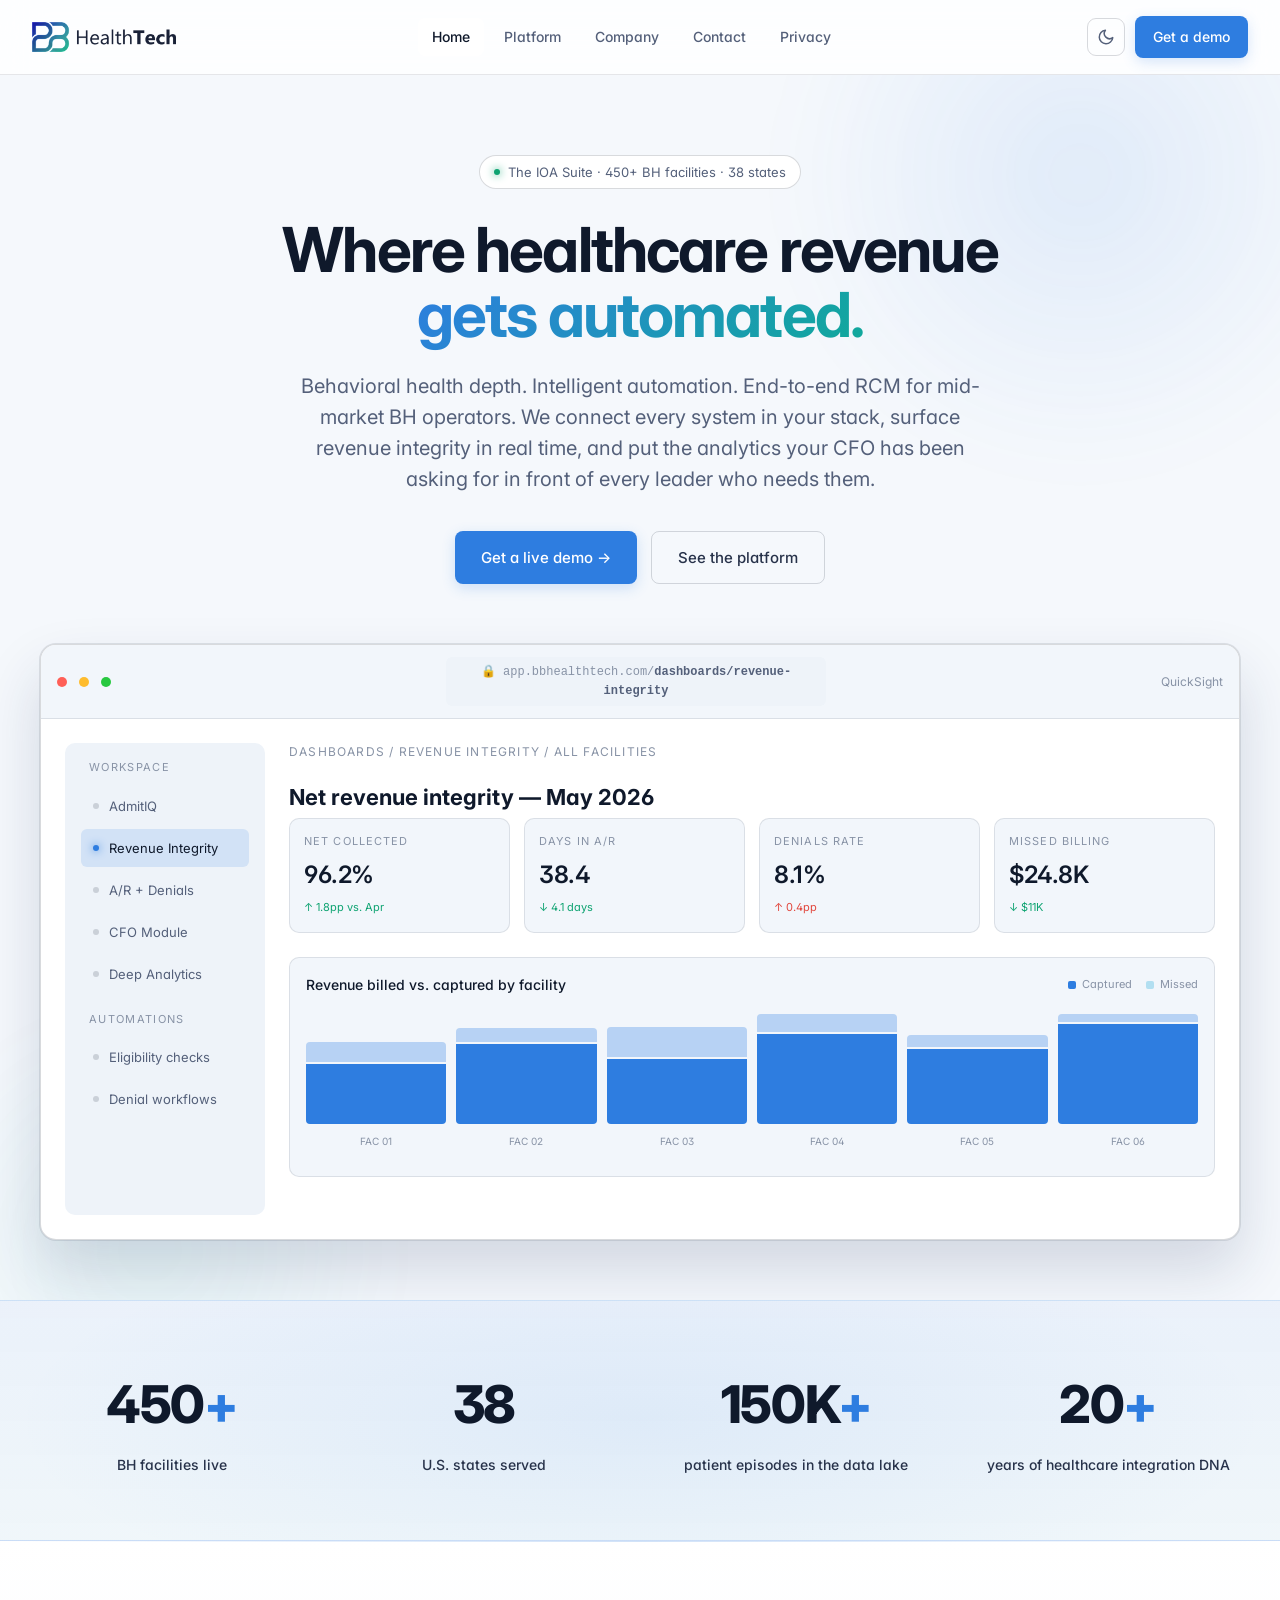
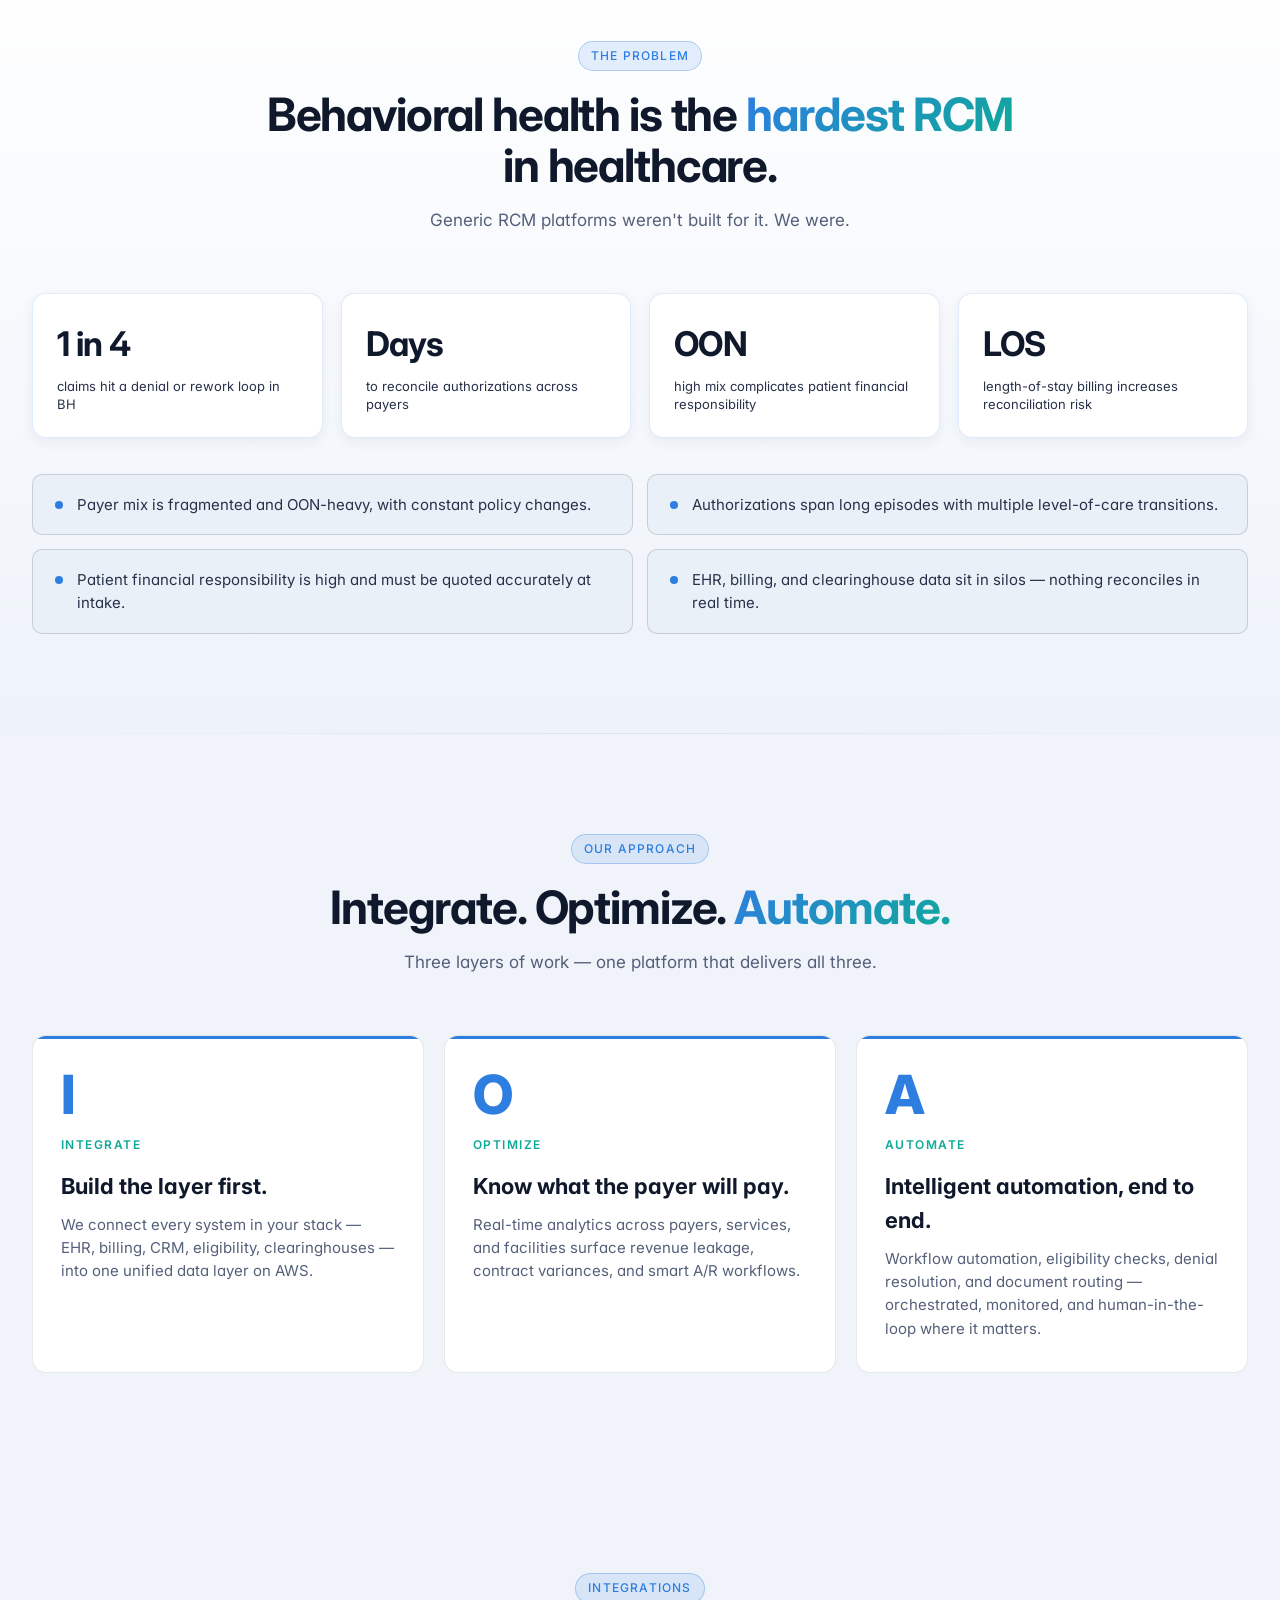
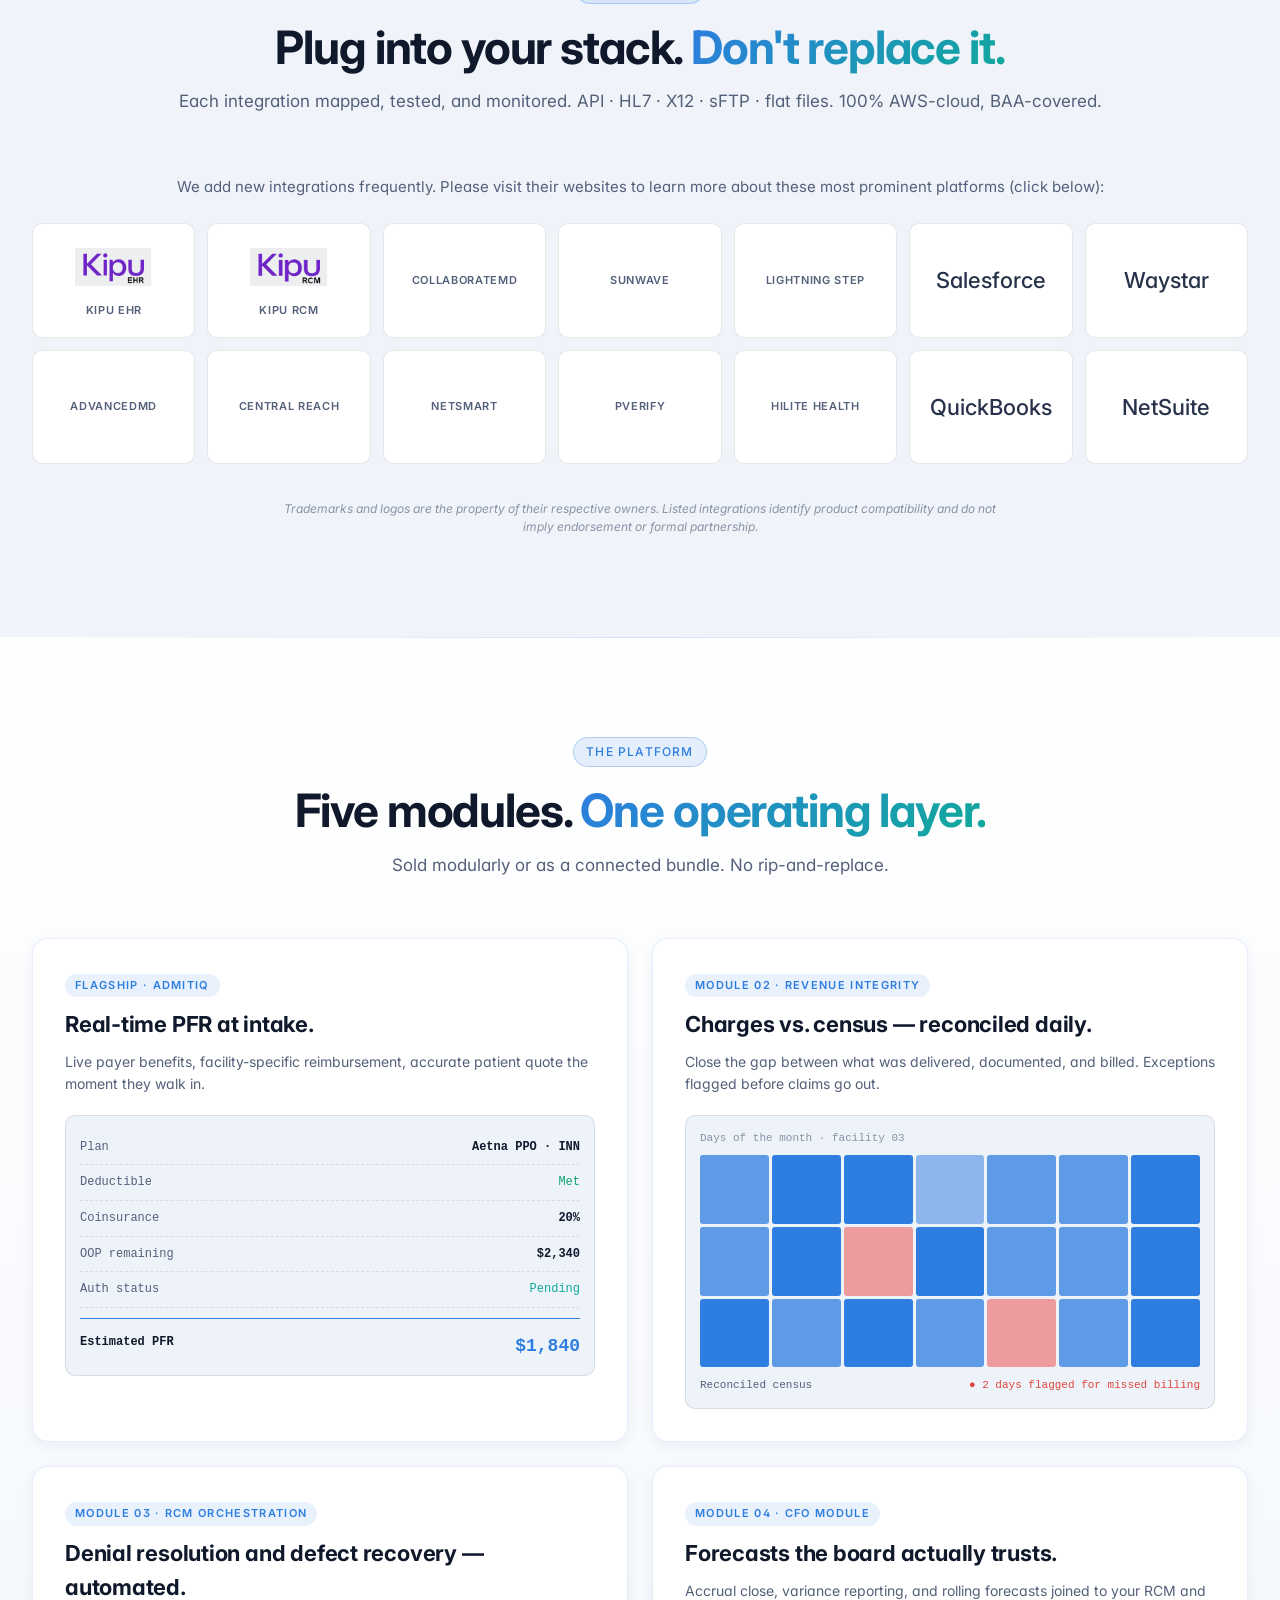
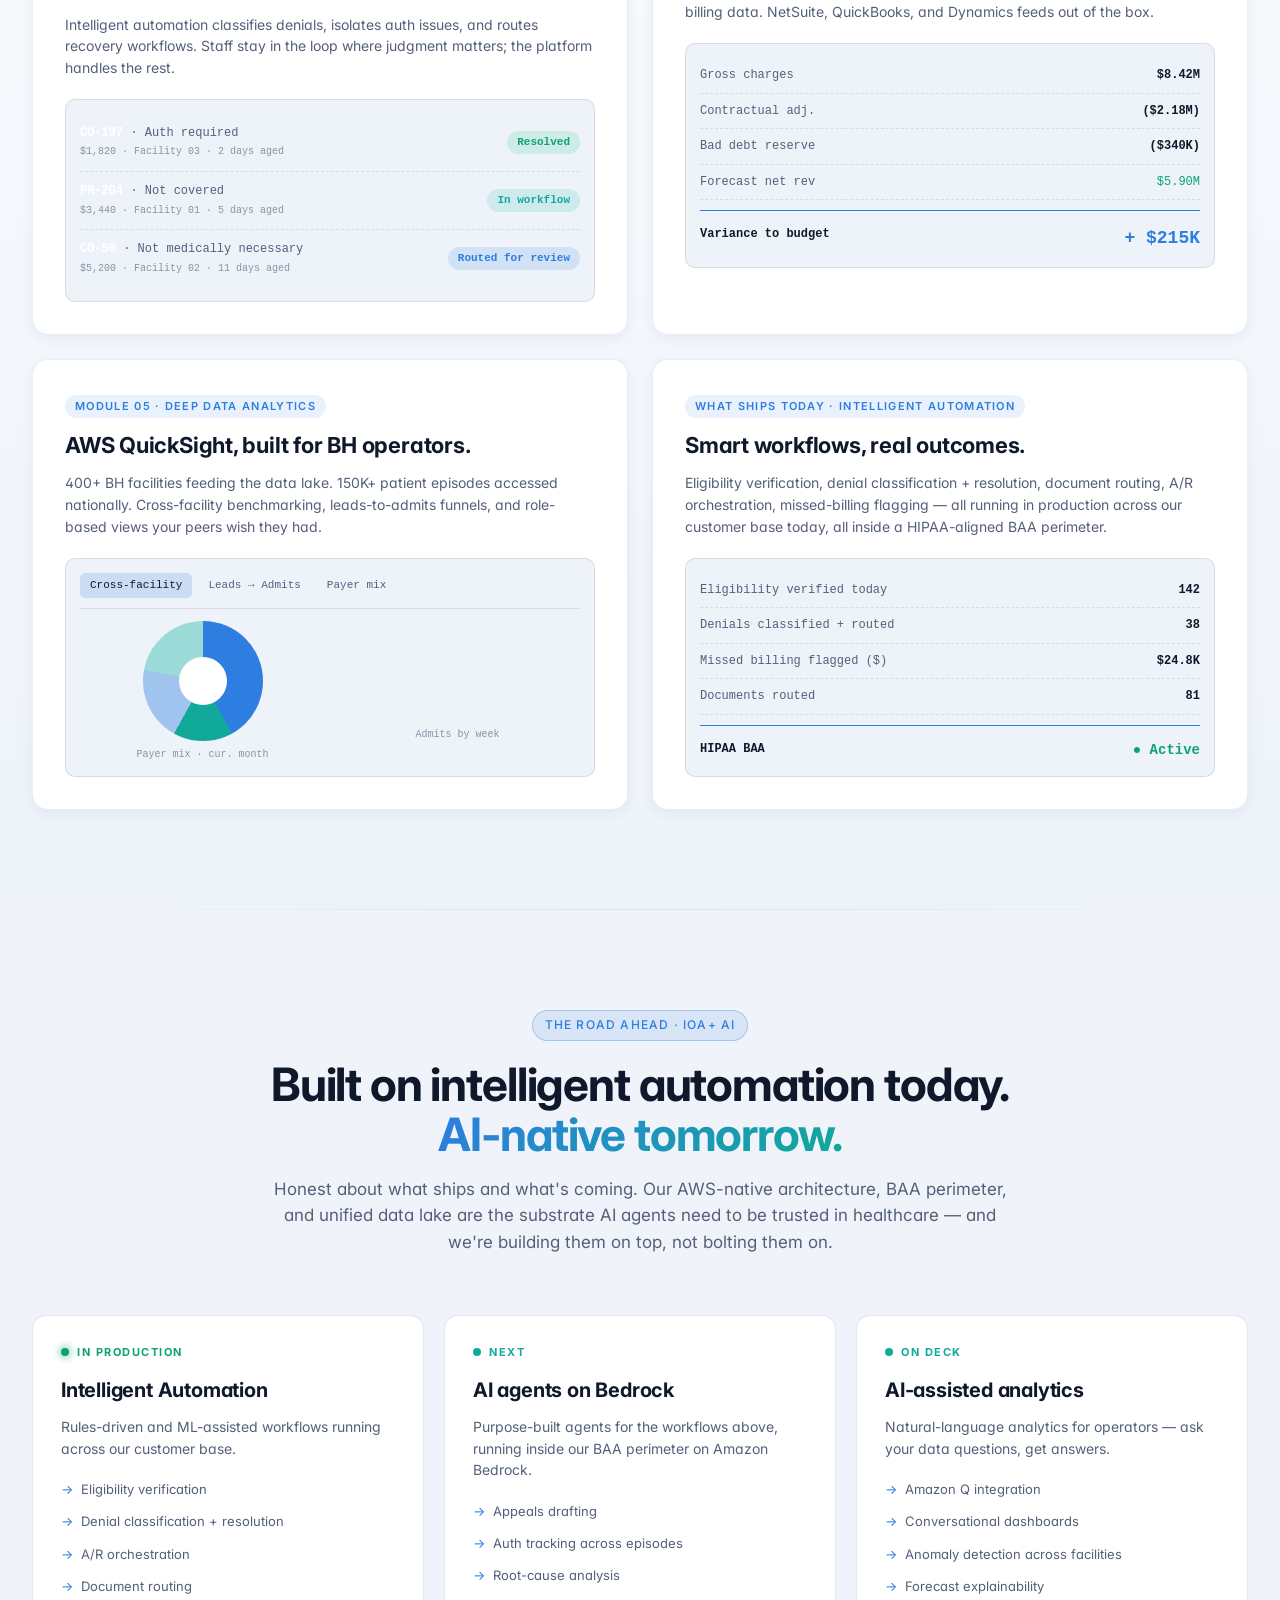
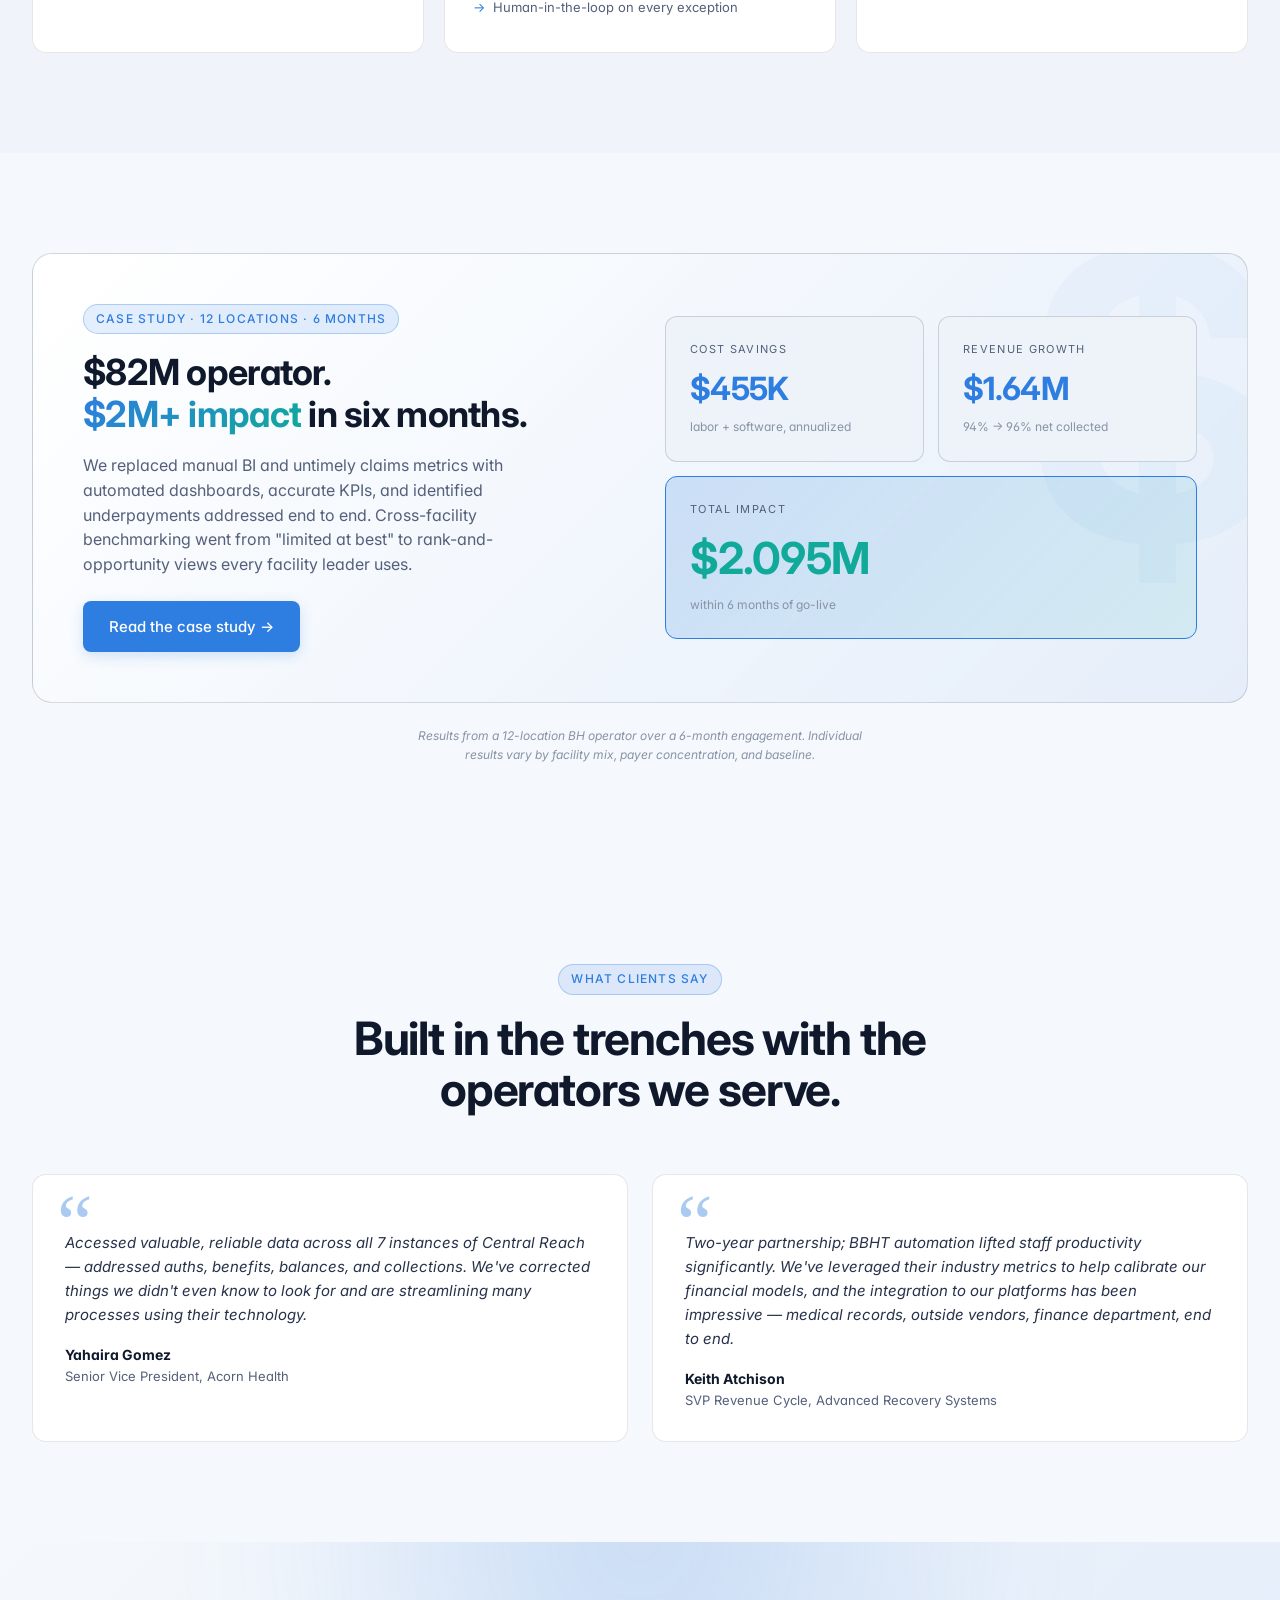
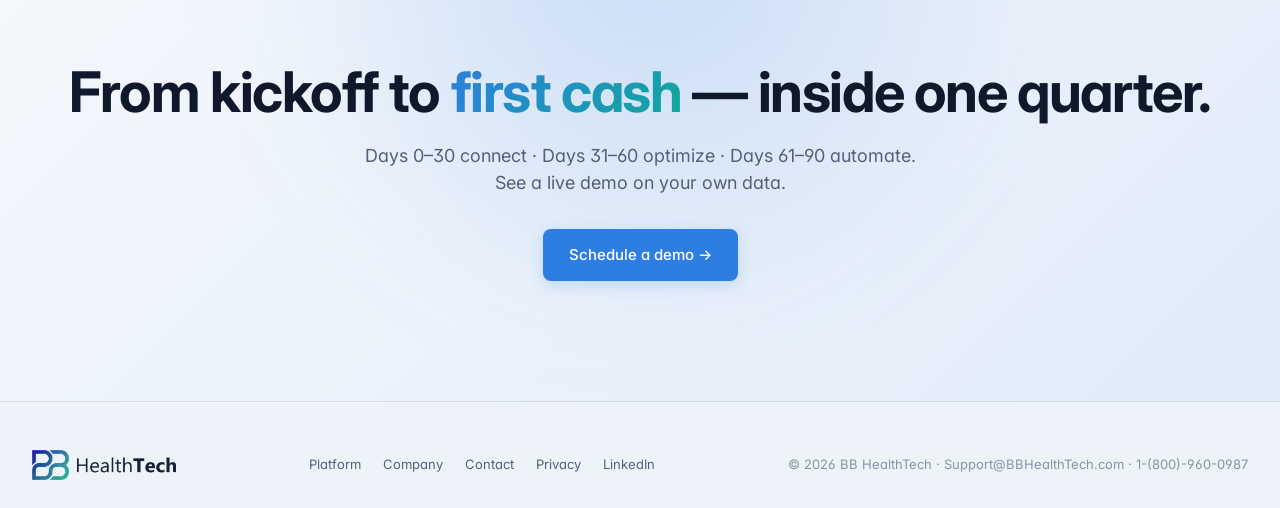
==== commit 228e0ff1: "Move Integrations section right below Our Approach" ====
--- a/index.html
+++ b/index.html
@@ -160,175 +160,6 @@
   </div>
 </section>
 
-<!-- MODULES with product mocks -->
-<section class="section-lift">
-  <div class="container">
-    <div class="section-head">
-      <span class="eyebrow">The Platform</span>
-      <h2>Five modules. <span class="grad">One operating layer.</span></h2>
-      <p>Sold modularly or as a connected bundle. No rip-and-replace.</p>
-    </div>
-    <div class="features">
-
-      <!-- AdmitIQ -->
-      <div class="feature">
-        <span class="badge">Flagship · AdmitIQ</span>
-        <h3>Real-time PFR at intake.</h3>
-        <p>Live payer benefits, facility-specific reimbursement, accurate patient quote the moment they walk in.</p>
-        <div class="mock">
-          <div class="mock-row"><span>Plan</span><b>Aetna PPO · INN</b></div>
-          <div class="mock-row"><span>Deductible</span><span class="ok">Met</span></div>
-          <div class="mock-row"><span>Coinsurance</span><b>20%</b></div>
-          <div class="mock-row"><span>OOP remaining</span><b>$2,340</b></div>
-          <div class="mock-row"><span>Auth status</span><span class="warn">Pending</span></div>
-          <div class="pfr-total"><span>Estimated PFR</span><span>$1,840</span></div>
-        </div>
-      </div>
-
-      <!-- Revenue Integrity -->
-      <div class="feature">
-        <span class="badge">Module 02 · Revenue Integrity</span>
-        <h3>Charges vs. census — reconciled daily.</h3>
-        <p>Close the gap between what was delivered, documented, and billed. Exceptions flagged before claims go out.</p>
-        <div class="mock">
-          <div style="font-size:11px;color:var(--text-3);margin-bottom:8px">Days of the month · facility 03</div>
-          <div class="census-grid">
-            <div class="c l3"></div><div class="c l4"></div><div class="c l4"></div><div class="c l2"></div><div class="c l3"></div><div class="c l3"></div><div class="c l4"></div>
-            <div class="c l3"></div><div class="c l4"></div><div class="c miss"></div><div class="c l4"></div><div class="c l3"></div><div class="c l3"></div><div class="c l4"></div>
-            <div class="c l4"></div><div class="c l3"></div><div class="c l4"></div><div class="c l3"></div><div class="c miss"></div><div class="c l3"></div><div class="c l4"></div>
-          </div>
-          <div class="census-foot"><span>Reconciled census</span><span style="color:var(--red)">● 2 days flagged for missed billing</span></div>
-        </div>
-      </div>
-
-      <!-- RCM Orchestration / Denials -->
-      <div class="feature">
-        <span class="badge">Module 03 · RCM Orchestration</span>
-        <h3>Denial resolution and defect recovery — automated.</h3>
-        <p>Intelligent automation classifies denials, isolates auth issues, and routes recovery workflows. Staff stay in the loop where judgment matters; the platform handles the rest.</p>
-        <div class="mock denials-list">
-          <div class="d-it"><div><b style="color:#fff">CO-197</b> · Auth required<br><span style="font-size:10px;color:var(--text-3)">$1,820 · Facility 03 · 2 days aged</span></div><span class="pill resolved">Resolved</span></div>
-          <div class="d-it"><div><b style="color:#fff">PR-204</b> · Not covered<br><span style="font-size:10px;color:var(--text-3)">$3,440 · Facility 01 · 5 days aged</span></div><span class="pill workflow">In workflow</span></div>
-          <div class="d-it"><div><b style="color:#fff">CO-50</b> · Not medically necessary<br><span style="font-size:10px;color:var(--text-3)">$5,200 · Facility 02 · 11 days aged</span></div><span class="pill review">Routed for review</span></div>
-        </div>
-      </div>
-
-      <!-- CFO Module -->
-      <div class="feature">
-        <span class="badge">Module 04 · CFO Module</span>
-        <h3>Forecasts the board actually trusts.</h3>
-        <p>Accrual close, variance reporting, and rolling forecasts joined to your RCM and billing data. NetSuite, QuickBooks, and Dynamics feeds out of the box.</p>
-        <div class="mock">
-          <div class="mock-row"><span>Gross charges</span><b>$8.42M</b></div>
-          <div class="mock-row"><span>Contractual adj.</span><b>($2.18M)</b></div>
-          <div class="mock-row"><span>Bad debt reserve</span><b>($340K)</b></div>
-          <div class="mock-row"><span>Forecast net rev</span><span class="ok">$5.90M</span></div>
-          <div class="pfr-total"><span>Variance to budget</span><span>+ $215K</span></div>
-        </div>
-      </div>
-
-      <!-- Deep Data Analytics — PROMOTED -->
-      <div class="feature">
-        <span class="badge">Module 05 · Deep Data Analytics</span>
-        <h3>AWS QuickSight, built for BH operators.</h3>
-        <p>400+ BH facilities feeding the data lake. 150K+ patient episodes accessed nationally. Cross-facility benchmarking, leads-to-admits funnels, and role-based views your peers wish they had.</p>
-        <div class="mock qs-mock">
-          <div class="qs-tabs">
-            <div class="qs-tab active">Cross-facility</div>
-            <div class="qs-tab">Leads → Admits</div>
-            <div class="qs-tab">Payer mix</div>
-          </div>
-          <div class="qs-chart-row">
-            <div><div class="qs-pie"></div><div style="font-size:10px;color:var(--text-3);text-align:center;margin-top:6px">Payer mix · cur. month</div></div>
-            <div><div class="qs-bars"><div class="b"></div><div class="b hi"></div><div class="b"></div><div class="b hi"></div><div class="b"></div><div class="b hi"></div><div class="b"></div><div class="b hi"></div></div><div style="font-size:10px;color:var(--text-3);text-align:center;margin-top:6px">Admits by week</div></div>
-          </div>
-        </div>
-      </div>
-
-      <!-- IA Today -->
-      <div class="feature">
-        <span class="badge">What ships today · Intelligent Automation</span>
-        <h3>Smart workflows, real outcomes.</h3>
-        <p>Eligibility verification, denial classification + resolution, document routing, A/R orchestration, missed-billing flagging — all running in production across our customer base today, all inside a HIPAA-aligned BAA perimeter.</p>
-        <div class="mock">
-          <div class="mock-row"><span>Eligibility verified today</span><b>142</b></div>
-          <div class="mock-row"><span>Denials classified + routed</span><b>38</b></div>
-          <div class="mock-row"><span>Missed billing flagged ($)</span><b>$24.8K</b></div>
-          <div class="mock-row"><span>Documents routed</span><b>81</b></div>
-          <div class="pfr-total"><span>HIPAA BAA</span><span style="color:var(--green);font-size:14px">● Active</span></div>
-        </div>
-      </div>
-
-    </div>
-  </div>
-</section>
-
-<!-- AI ROADMAP -->
-<section class="ioa-frame">
-  <div class="container">
-    <div class="section-head">
-      <span class="eyebrow">The Road Ahead · IOA+ AI</span>
-      <h2>Built on intelligent automation today. <span class="grad">AI-native tomorrow.</span></h2>
-      <p>Honest about what ships and what's coming. Our AWS-native architecture, BAA perimeter, and unified data lake are the substrate AI agents need to be trusted in healthcare — and we're building them on top, not bolting them on.</p>
-    </div>
-    <div class="roadmap">
-      <div class="rm-card now">
-        <div class="when">In production</div>
-        <h3>Intelligent Automation</h3>
-        <p>Rules-driven and ML-assisted workflows running across our customer base.</p>
-        <ul>
-          <li>Eligibility verification</li>
-          <li>Denial classification + resolution</li>
-          <li>A/R orchestration</li>
-          <li>Document routing</li>
-        </ul>
-      </div>
-      <div class="rm-card">
-        <div class="when">Next</div>
-        <h3>AI agents on Bedrock</h3>
-        <p>Purpose-built agents for the workflows above, running inside our BAA perimeter on Amazon Bedrock.</p>
-        <ul>
-          <li>Appeals drafting</li>
-          <li>Auth tracking across episodes</li>
-          <li>Root-cause analysis</li>
-          <li>Human-in-the-loop on every exception</li>
-        </ul>
-      </div>
-      <div class="rm-card">
-        <div class="when">On deck</div>
-        <h3>AI-assisted analytics</h3>
-        <p>Natural-language analytics for operators — ask your data questions, get answers.</p>
-        <ul>
-          <li>Amazon Q integration</li>
-          <li>Conversational dashboards</li>
-          <li>Anomaly detection across facilities</li>
-          <li>Forecast explainability</li>
-        </ul>
-      </div>
-    </div>
-  </div>
-</section>
-
-<!-- CASE STUDY -->
-<section>
-  <div class="container">
-    <div class="case-card">
-      <div class="case-text">
-        <span class="eyebrow-pill">Case study · 12 locations · 6 months</span>
-        <h3>$82M operator.<br><span class="grad">$2M+ impact</span> in six months.</h3>
-        <p>We replaced manual BI and untimely claims metrics with automated dashboards, accurate KPIs, and identified underpayments addressed end to end. Cross-facility benchmarking went from "limited at best" to rank-and-opportunity views every facility leader uses.</p>
-        <a href="company.html#case-study" class="btn btn-primary btn-lg">Read the case study →</a>
-      </div>
-      <div class="case-nums">
-        <div class="item"><div class="lbl">Cost savings</div><div class="v">$455K</div><div class="sub">labor + software, annualized</div></div>
-        <div class="item"><div class="lbl">Revenue growth</div><div class="v">$1.64M</div><div class="sub">94% → 96% net collected</div></div>
-        <div class="item big"><div class="lbl">Total impact</div><div class="v">$2.095M</div><div class="sub">within 6 months of go-live</div></div>
-      </div>
-    </div>
-    <p class="case-disclaimer" style="text-align:center;margin:24px auto 0">Results from a 12-location BH operator over a 6-month engagement. Individual results vary by facility mix, payer concentration, and baseline.</p>
-  </div>
-</section>
-
 <!-- INTEGRATIONS -->
 <section class="integ-section">
   <div class="container">
@@ -358,6 +189,177 @@
   </div>
 </section>
 
+<!-- MODULES with product mocks -->
+<section class="section-lift">
+  <div class="container">
+    <div class="section-head">
+      <span class="eyebrow">The Platform</span>
+      <h2>Five modules. <span class="grad">One operating layer.</span></h2>
+      <p>Sold modularly or as a connected bundle. No rip-and-replace.</p>
+    </div>
+    <div class="features">
+
+      <!-- AdmitIQ -->
+      <div class="feature">
+        <span class="badge">Flagship · AdmitIQ</span>
+        <h3>Real-time PFR at intake.</h3>
+        <p>Live payer benefits, facility-specific reimbursement, accurate patient quote the moment they walk in.</p>
+        <div class="mock">
+          <div class="mock-row"><span>Plan</span><b>Aetna PPO · INN</b></div>
+          <div class="mock-row"><span>Deductible</span><span class="ok">Met</span></div>
+          <div class="mock-row"><span>Coinsurance</span><b>20%</b></div>
+          <div class="mock-row"><span>OOP remaining</span><b>$2,340</b></div>
+          <div class="mock-row"><span>Auth status</span><span class="warn">Pending</span></div>
+          <div class="pfr-total"><span>Estimated PFR</span><span>$1,840</span></div>
+        </div>
+      </div>
+
+      <!-- Revenue Integrity -->
+      <div class="feature">
+        <span class="badge">Module 02 · Revenue Integrity</span>
+        <h3>Charges vs. census — reconciled daily.</h3>
+        <p>Close the gap between what was delivered, documented, and billed. Exceptions flagged before claims go out.</p>
+        <div class="mock">
+          <div style="font-size:11px;color:var(--text-3);margin-bottom:8px">Days of the month · facility 03</div>
+          <div class="census-grid">
+            <div class="c l3"></div><div class="c l4"></div><div class="c l4"></div><div class="c l2"></div><div class="c l3"></div><div class="c l3"></div><div class="c l4"></div>
+            <div class="c l3"></div><div class="c l4"></div><div class="c miss"></div><div class="c l4"></div><div class="c l3"></div><div class="c l3"></div><div class="c l4"></div>
+            <div class="c l4"></div><div class="c l3"></div><div class="c l4"></div><div class="c l3"></div><div class="c miss"></div><div class="c l3"></div><div class="c l4"></div>
+          </div>
+          <div class="census-foot"><span>Reconciled census</span><span style="color:var(--red)">● 2 days flagged for missed billing</span></div>
+        </div>
+      </div>
+
+      <!-- RCM Orchestration / Denials -->
+      <div class="feature">
+        <span class="badge">Module 03 · RCM Orchestration</span>
+        <h3>Denial resolution and defect recovery — automated.</h3>
+        <p>Intelligent automation classifies denials, isolates auth issues, and routes recovery workflows. Staff stay in the loop where judgment matters; the platform handles the rest.</p>
+        <div class="mock denials-list">
+          <div class="d-it"><div><b style="color:#fff">CO-197</b> · Auth required<br><span style="font-size:10px;color:var(--text-3)">$1,820 · Facility 03 · 2 days aged</span></div><span class="pill resolved">Resolved</span></div>
+          <div class="d-it"><div><b style="color:#fff">PR-204</b> · Not covered<br><span style="font-size:10px;color:var(--text-3)">$3,440 · Facility 01 · 5 days aged</span></div><span class="pill workflow">In workflow</span></div>
+          <div class="d-it"><div><b style="color:#fff">CO-50</b> · Not medically necessary<br><span style="font-size:10px;color:var(--text-3)">$5,200 · Facility 02 · 11 days aged</span></div><span class="pill review">Routed for review</span></div>
+        </div>
+      </div>
+
+      <!-- CFO Module -->
+      <div class="feature">
+        <span class="badge">Module 04 · CFO Module</span>
+        <h3>Forecasts the board actually trusts.</h3>
+        <p>Accrual close, variance reporting, and rolling forecasts joined to your RCM and billing data. NetSuite, QuickBooks, and Dynamics feeds out of the box.</p>
+        <div class="mock">
+          <div class="mock-row"><span>Gross charges</span><b>$8.42M</b></div>
+          <div class="mock-row"><span>Contractual adj.</span><b>($2.18M)</b></div>
+          <div class="mock-row"><span>Bad debt reserve</span><b>($340K)</b></div>
+          <div class="mock-row"><span>Forecast net rev</span><span class="ok">$5.90M</span></div>
+          <div class="pfr-total"><span>Variance to budget</span><span>+ $215K</span></div>
+        </div>
+      </div>
+
+      <!-- Deep Data Analytics — PROMOTED -->
+      <div class="feature">
+        <span class="badge">Module 05 · Deep Data Analytics</span>
+        <h3>AWS QuickSight, built for BH operators.</h3>
+        <p>400+ BH facilities feeding the data lake. 150K+ patient episodes accessed nationally. Cross-facility benchmarking, leads-to-admits funnels, and role-based views your peers wish they had.</p>
+        <div class="mock qs-mock">
+          <div class="qs-tabs">
+            <div class="qs-tab active">Cross-facility</div>
+            <div class="qs-tab">Leads → Admits</div>
+            <div class="qs-tab">Payer mix</div>
+          </div>
+          <div class="qs-chart-row">
+            <div><div class="qs-pie"></div><div style="font-size:10px;color:var(--text-3);text-align:center;margin-top:6px">Payer mix · cur. month</div></div>
+            <div><div class="qs-bars"><div class="b"></div><div class="b hi"></div><div class="b"></div><div class="b hi"></div><div class="b"></div><div class="b hi"></div><div class="b"></div><div class="b hi"></div></div><div style="font-size:10px;color:var(--text-3);text-align:center;margin-top:6px">Admits by week</div></div>
+          </div>
+        </div>
+      </div>
+
+      <!-- IA Today -->
+      <div class="feature">
+        <span class="badge">What ships today · Intelligent Automation</span>
+        <h3>Smart workflows, real outcomes.</h3>
+        <p>Eligibility verification, denial classification + resolution, document routing, A/R orchestration, missed-billing flagging — all running in production across our customer base today, all inside a HIPAA-aligned BAA perimeter.</p>
+        <div class="mock">
+          <div class="mock-row"><span>Eligibility verified today</span><b>142</b></div>
+          <div class="mock-row"><span>Denials classified + routed</span><b>38</b></div>
+          <div class="mock-row"><span>Missed billing flagged ($)</span><b>$24.8K</b></div>
+          <div class="mock-row"><span>Documents routed</span><b>81</b></div>
+          <div class="pfr-total"><span>HIPAA BAA</span><span style="color:var(--green);font-size:14px">● Active</span></div>
+        </div>
+      </div>
+
+    </div>
+  </div>
+</section>
+
+<!-- AI ROADMAP -->
+<section class="ioa-frame">
+  <div class="container">
+    <div class="section-head">
+      <span class="eyebrow">The Road Ahead · IOA+ AI</span>
+      <h2>Built on intelligent automation today. <span class="grad">AI-native tomorrow.</span></h2>
+      <p>Honest about what ships and what's coming. Our AWS-native architecture, BAA perimeter, and unified data lake are the substrate AI agents need to be trusted in healthcare — and we're building them on top, not bolting them on.</p>
+    </div>
+    <div class="roadmap">
+      <div class="rm-card now">
+        <div class="when">In production</div>
+        <h3>Intelligent Automation</h3>
+        <p>Rules-driven and ML-assisted workflows running across our customer base.</p>
+        <ul>
+          <li>Eligibility verification</li>
+          <li>Denial classification + resolution</li>
+          <li>A/R orchestration</li>
+          <li>Document routing</li>
+        </ul>
+      </div>
+      <div class="rm-card">
+        <div class="when">Next</div>
+        <h3>AI agents on Bedrock</h3>
+        <p>Purpose-built agents for the workflows above, running inside our BAA perimeter on Amazon Bedrock.</p>
+        <ul>
+          <li>Appeals drafting</li>
+          <li>Auth tracking across episodes</li>
+          <li>Root-cause analysis</li>
+          <li>Human-in-the-loop on every exception</li>
+        </ul>
+      </div>
+      <div class="rm-card">
+        <div class="when">On deck</div>
+        <h3>AI-assisted analytics</h3>
+        <p>Natural-language analytics for operators — ask your data questions, get answers.</p>
+        <ul>
+          <li>Amazon Q integration</li>
+          <li>Conversational dashboards</li>
+          <li>Anomaly detection across facilities</li>
+          <li>Forecast explainability</li>
+        </ul>
+      </div>
+    </div>
+  </div>
+</section>
+
+<!-- CASE STUDY -->
+<section>
+  <div class="container">
+    <div class="case-card">
+      <div class="case-text">
+        <span class="eyebrow-pill">Case study · 12 locations · 6 months</span>
+        <h3>$82M operator.<br><span class="grad">$2M+ impact</span> in six months.</h3>
+        <p>We replaced manual BI and untimely claims metrics with automated dashboards, accurate KPIs, and identified underpayments addressed end to end. Cross-facility benchmarking went from "limited at best" to rank-and-opportunity views every facility leader uses.</p>
+        <a href="company.html#case-study" class="btn btn-primary btn-lg">Read the case study →</a>
+      </div>
+      <div class="case-nums">
+        <div class="item"><div class="lbl">Cost savings</div><div class="v">$455K</div><div class="sub">labor + software, annualized</div></div>
+        <div class="item"><div class="lbl">Revenue growth</div><div class="v">$1.64M</div><div class="sub">94% → 96% net collected</div></div>
+        <div class="item big"><div class="lbl">Total impact</div><div class="v">$2.095M</div><div class="sub">within 6 months of go-live</div></div>
+      </div>
+    </div>
+    <p class="case-disclaimer" style="text-align:center;margin:24px auto 0">Results from a 12-location BH operator over a 6-month engagement. Individual results vary by facility mix, payer concentration, and baseline.</p>
+  </div>
+</section>
+
+
+
 <!-- TESTIMONIALS -->
 <section>
   <div class="container">
--- a/styles.css
+++ b/styles.css
@@ -288,7 +288,8 @@
 
 /* ---------- TESTIMONIAL ---------- */
 .testimonial-grid{display:grid;grid-template-columns:repeat(2,1fr);gap:24px}
-.testimonial{background:var(--surface);border:1px solid var(--line);border-radius:14px;padding:32px;position:relative}
+.testimonial{background:var(--surface);border:1px solid var(--line);border-radius:14px;padding:32px;position:relative;transition:all .2s}
+.testimonial:hover{border-color:var(--cyan);transform:translateY(-3px)}
 .testimonial::before{content:"\201C";position:absolute;top:8px;left:24px;font-size:80px;color:var(--cyan);line-height:1;opacity:.4;font-family:Georgia,serif}
 .testimonial p{margin:24px 0 18px;color:var(--text);font-size:15px;line-height:1.6;font-style:italic}
 .testimonial .who{color:var(--text-2);font-size:13px;line-height:1.4}
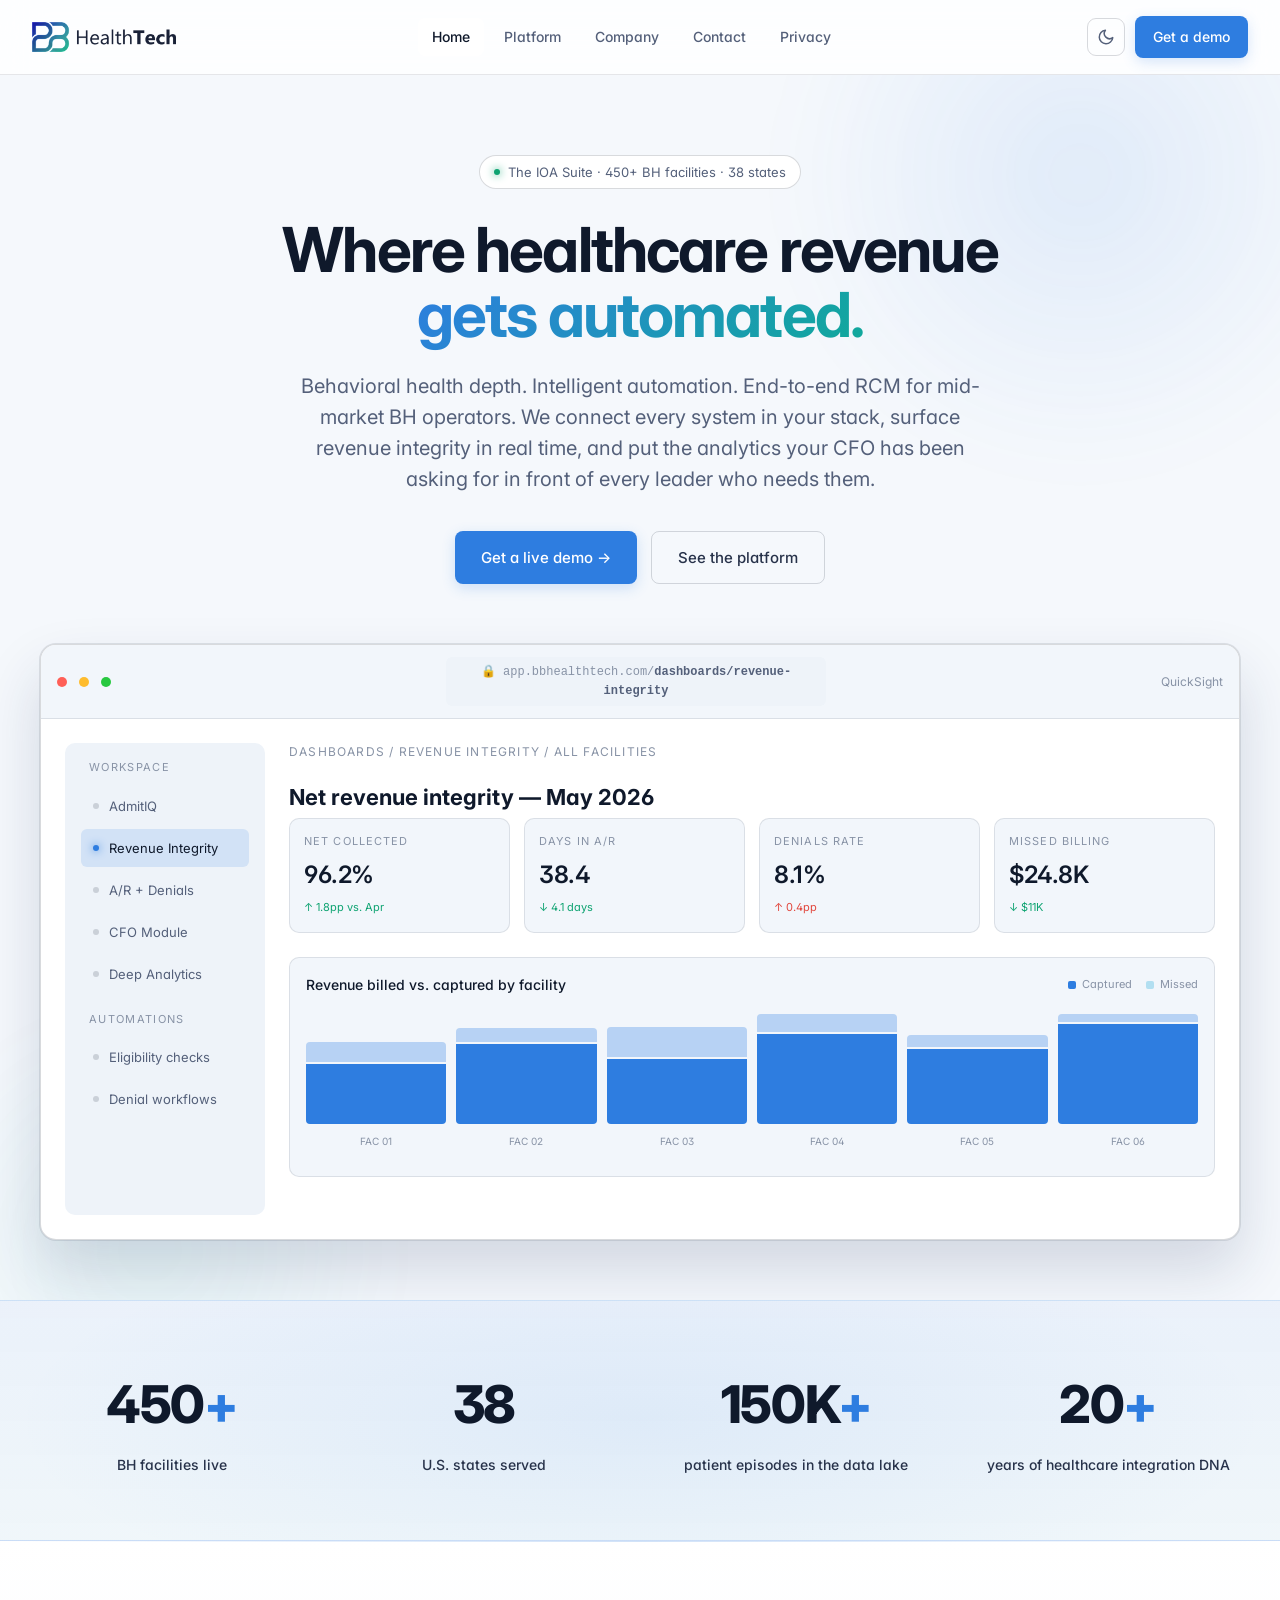
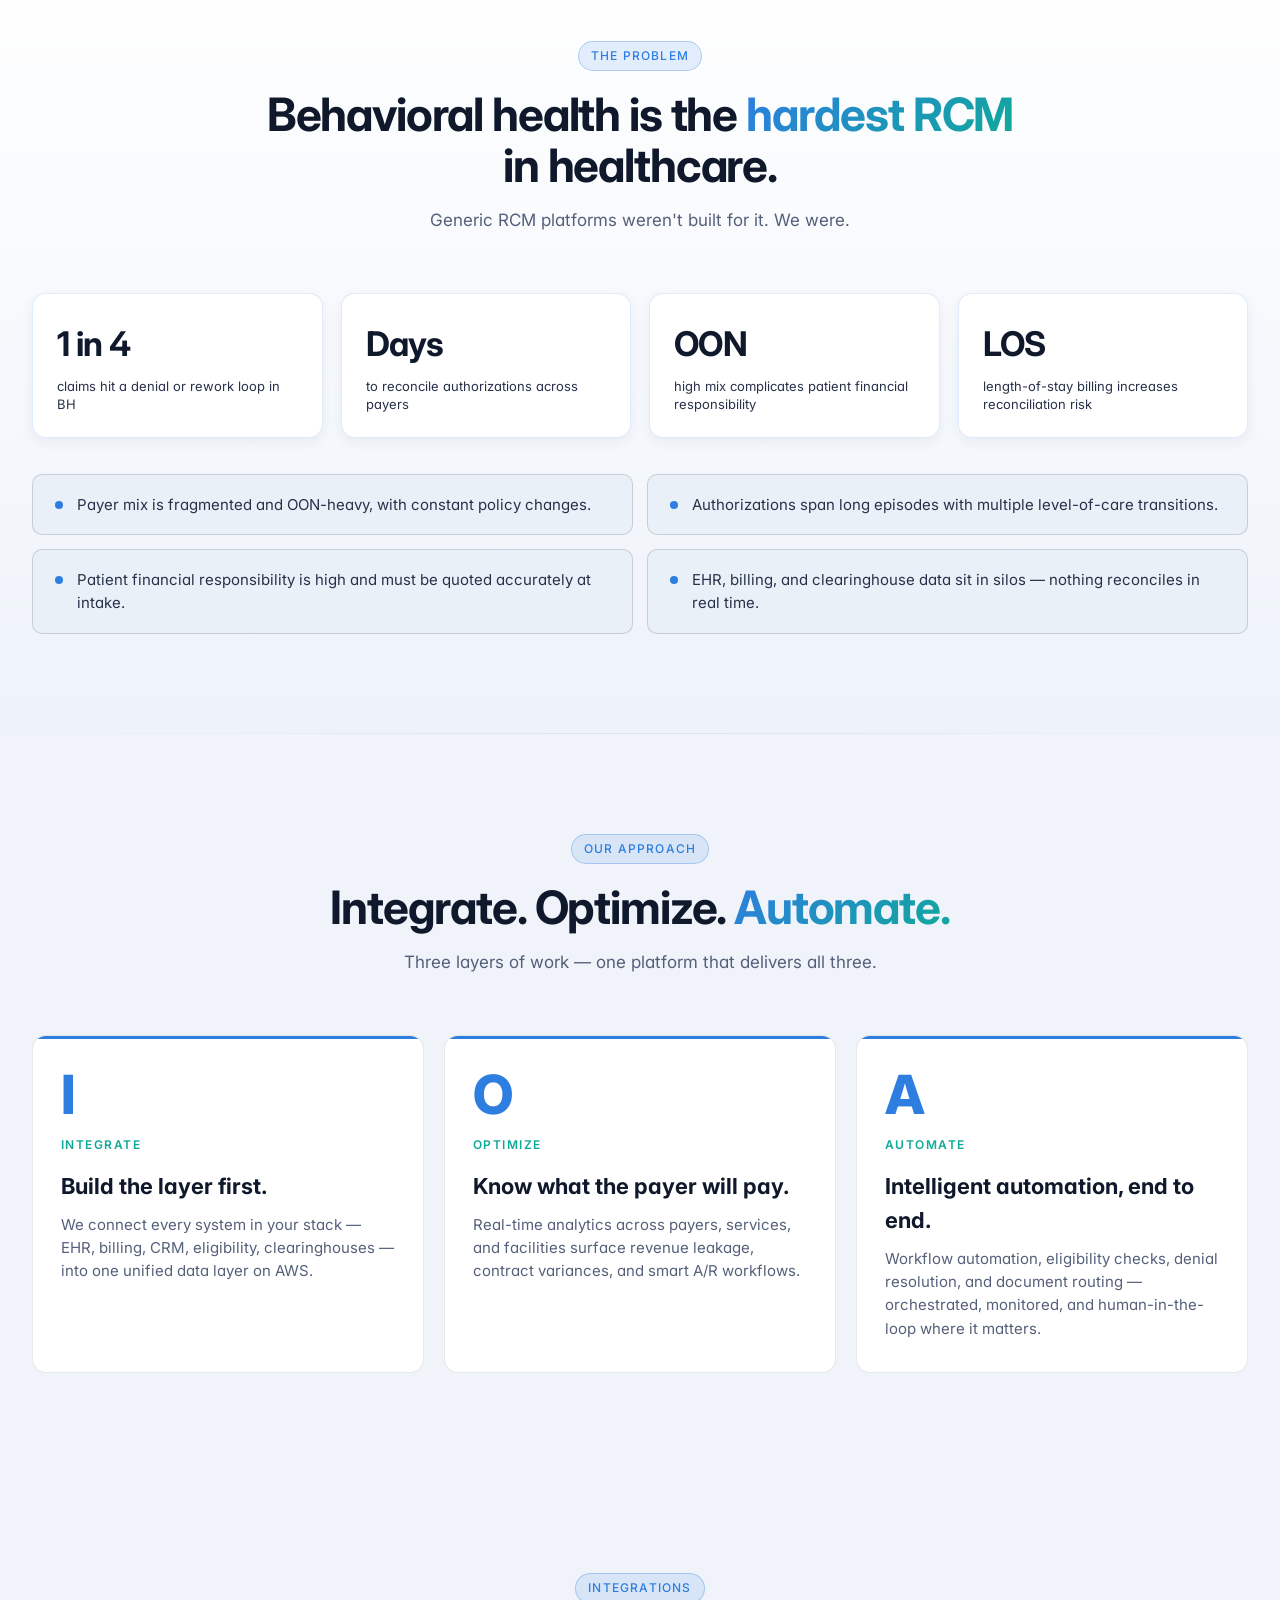
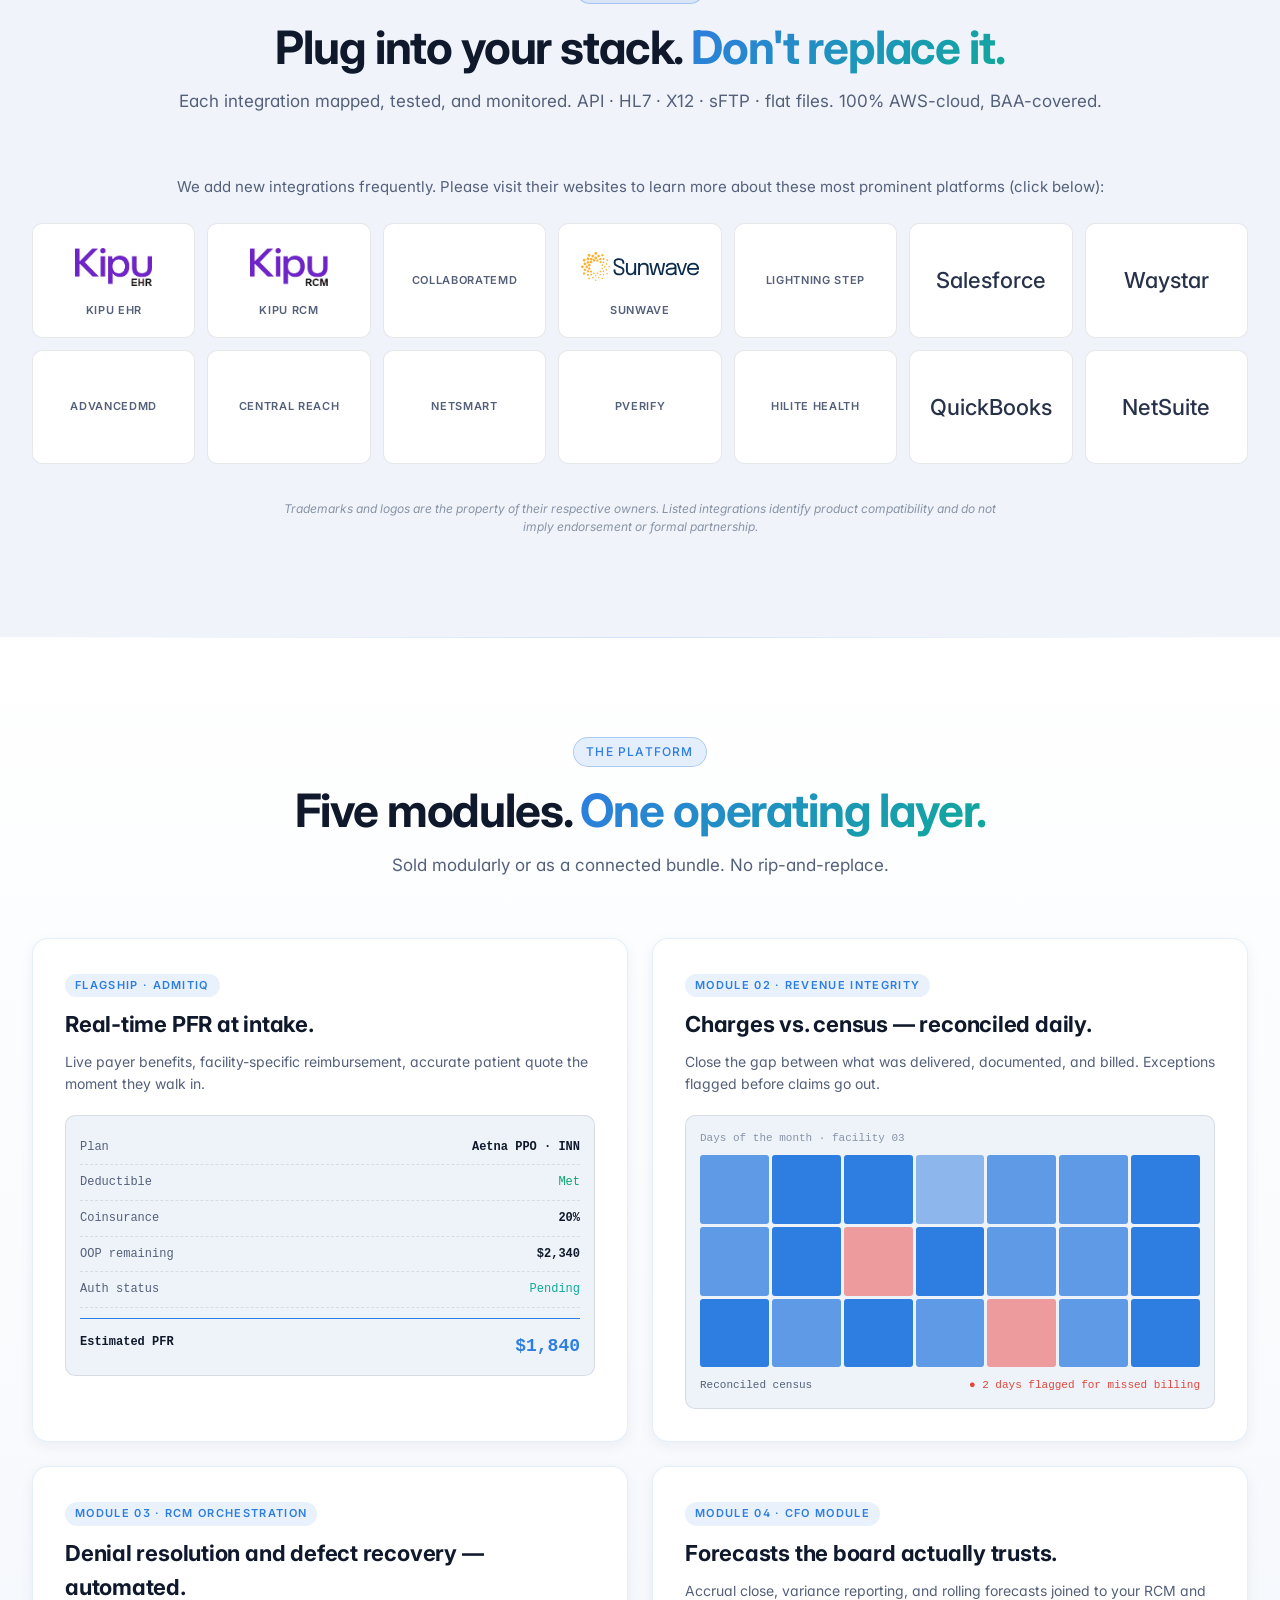
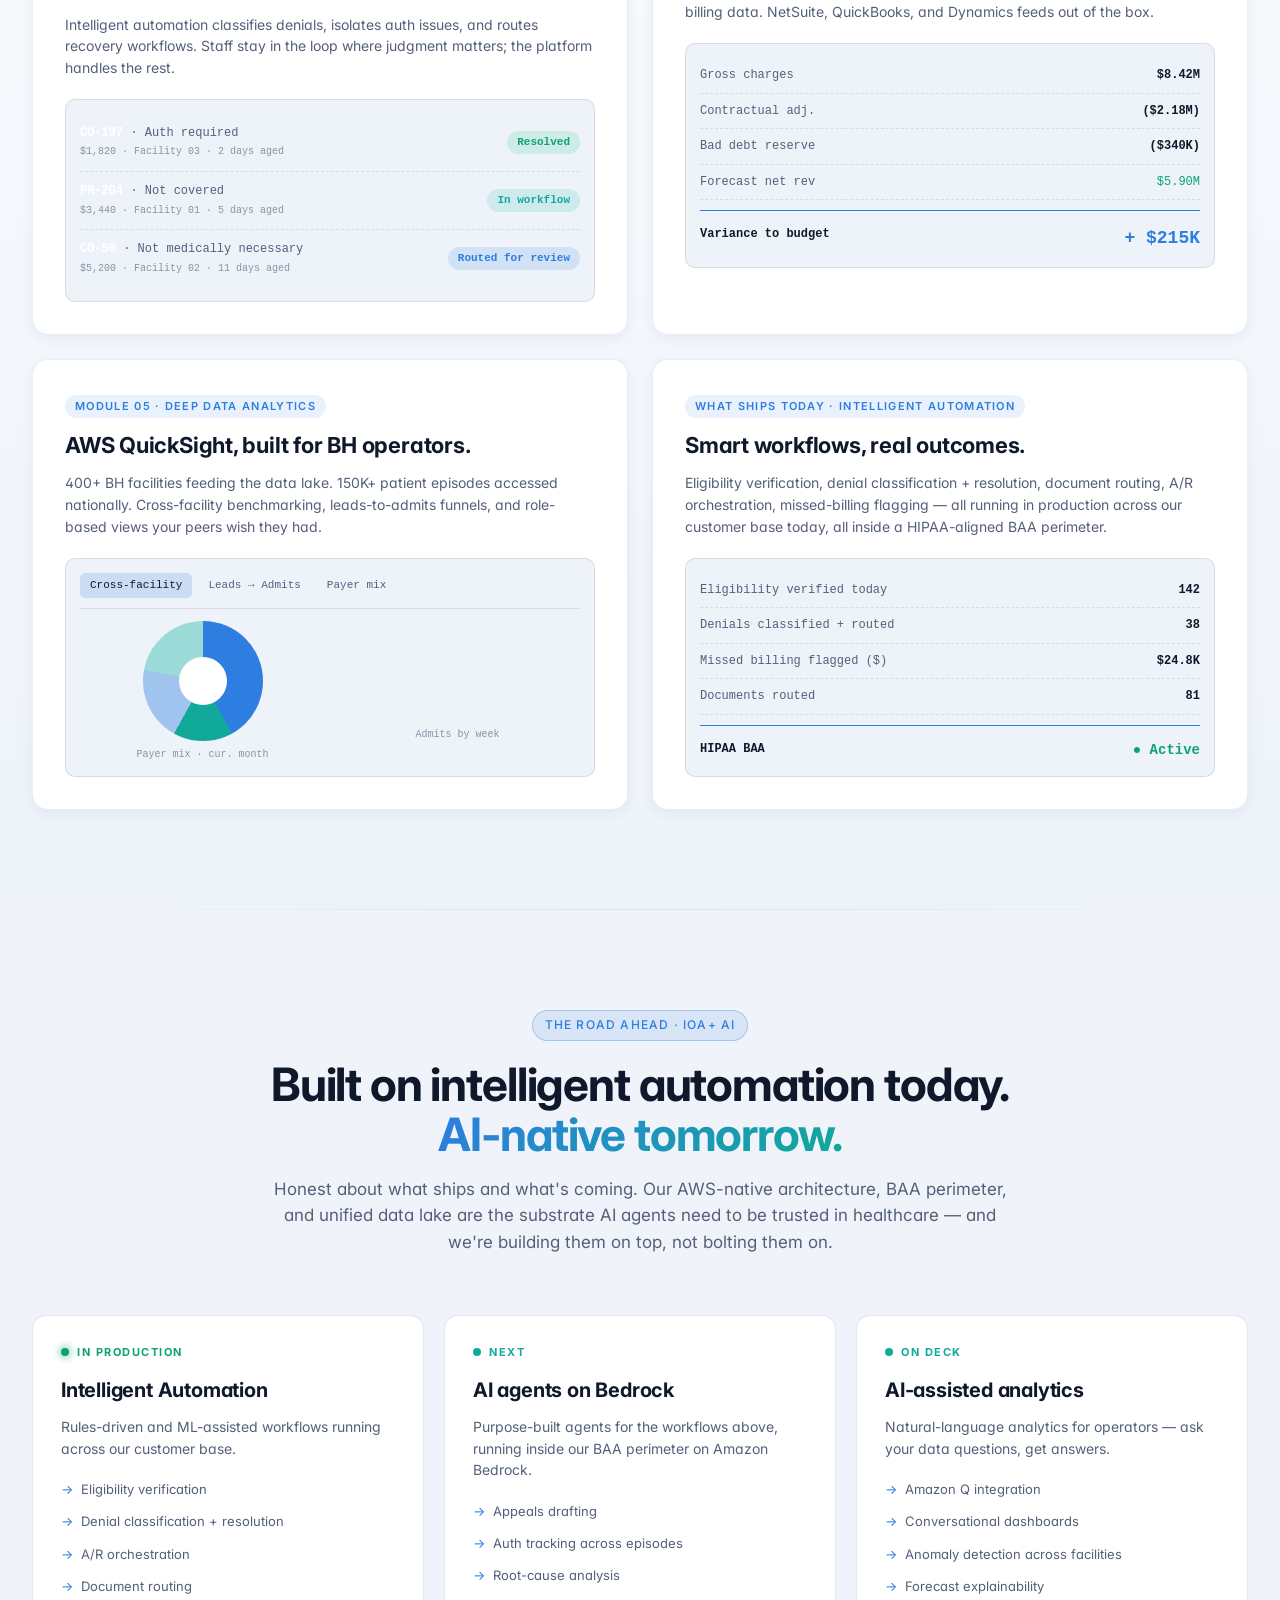
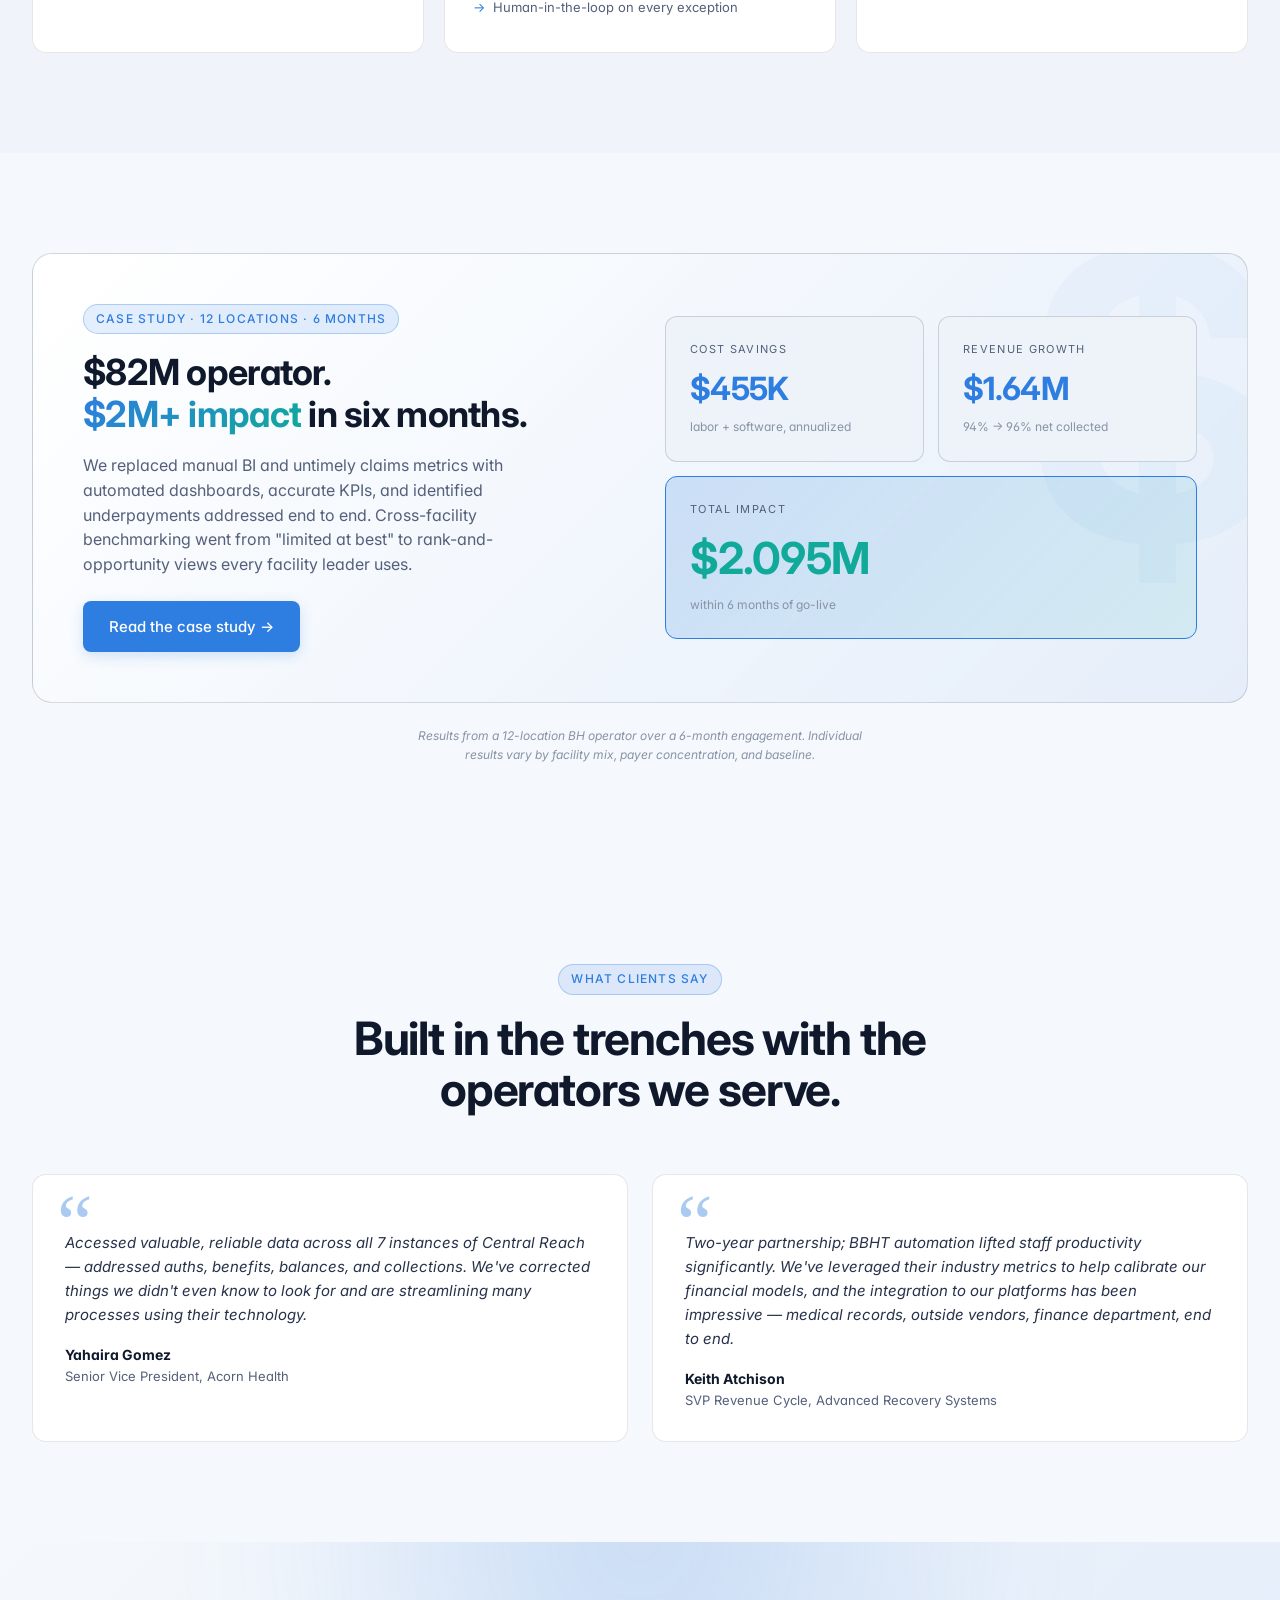
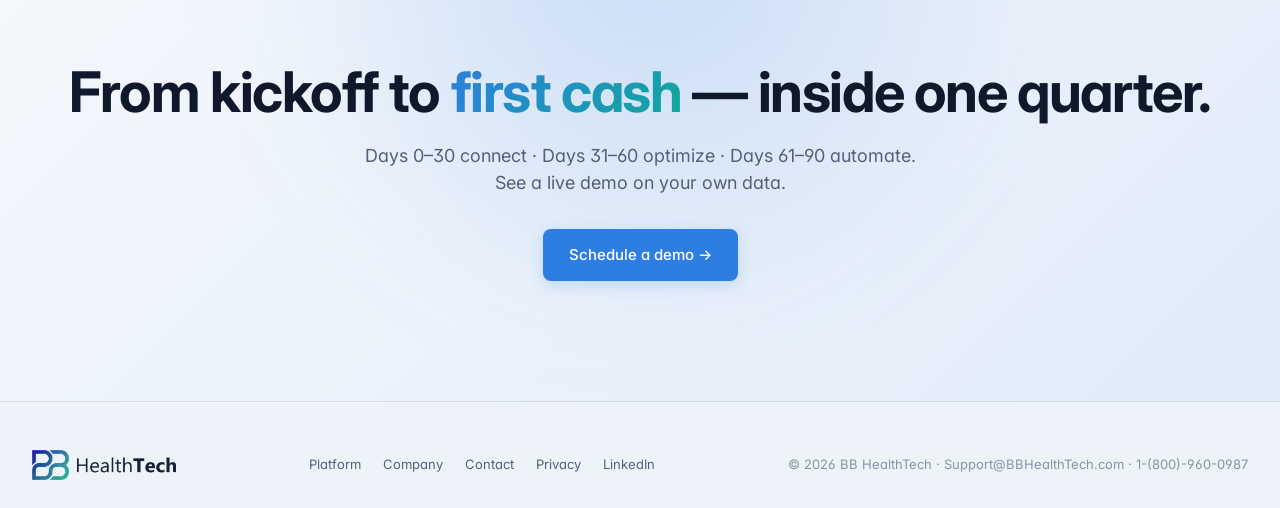
==== commit 5058a19f: "Replace hotlinked Sunwave Health logo with local clean SVG logo" ====
--- a/index.html
+++ b/index.html
@@ -173,7 +173,7 @@
       <a class="integ-chip" href="https://kipuhealth.com/" target="_blank" rel="noopener"><img src="logos/KIPU%20EHR.png" alt="Kipu EHR" onerror="this.remove()"><span class="name">Kipu EHR</span></a>
       <a class="integ-chip" href="https://kipuhealth.com/" target="_blank" rel="noopener"><img src="logos/KIPU%20RCM.png" alt="Kipu RCM" onerror="this.remove()"><span class="name">Kipu RCM</span></a>
       <a class="integ-chip" href="https://www.collaboratemd.com/" target="_blank" rel="noopener"><img src="https://www.collaboratemd.com/wp-content/uploads/2026/03/2026_CMDbyEH_Logo_Master_-by-EH-FullColor.png" alt="CollaborateMD" onerror="this.remove()"><span class="name">CollaborateMD</span></a>
-      <a class="integ-chip" href="https://sunwavehealth.com/" target="_blank" rel="noopener"><span class="logo-card"><img src="https://www.sunwavehealth.com/wp-content/uploads/2024/07/Sunwave-Health-Logo-150px.png" alt="Sunwave" onerror="this.parentElement.remove()"></span><span class="name">Sunwave</span></a>
+      <a class="integ-chip" href="https://sunwavehealth.com/" target="_blank" rel="noopener"><img src="logos/sunwave.svg" alt="Sunwave" onerror="this.remove()"><span class="name">Sunwave</span></a>
       <a class="integ-chip" href="https://lightningstep.com/" target="_blank" rel="noopener"><img src="https://cdn.prod.website-files.com/67d82b611bf9d5cc71bb556d/67d843101156d984fc4d166d_ls-logo-header.svg" alt="Lightning Step" onerror="this.remove()"><span class="name">Lightning Step</span></a>
       <a class="integ-chip text-only" href="https://www.salesforce.com/" target="_blank" rel="noopener"><span class="name">Salesforce</span></a>
       <a class="integ-chip text-only" href="https://www.waystar.com/" target="_blank" rel="noopener"><span class="name">Waystar</span></a>
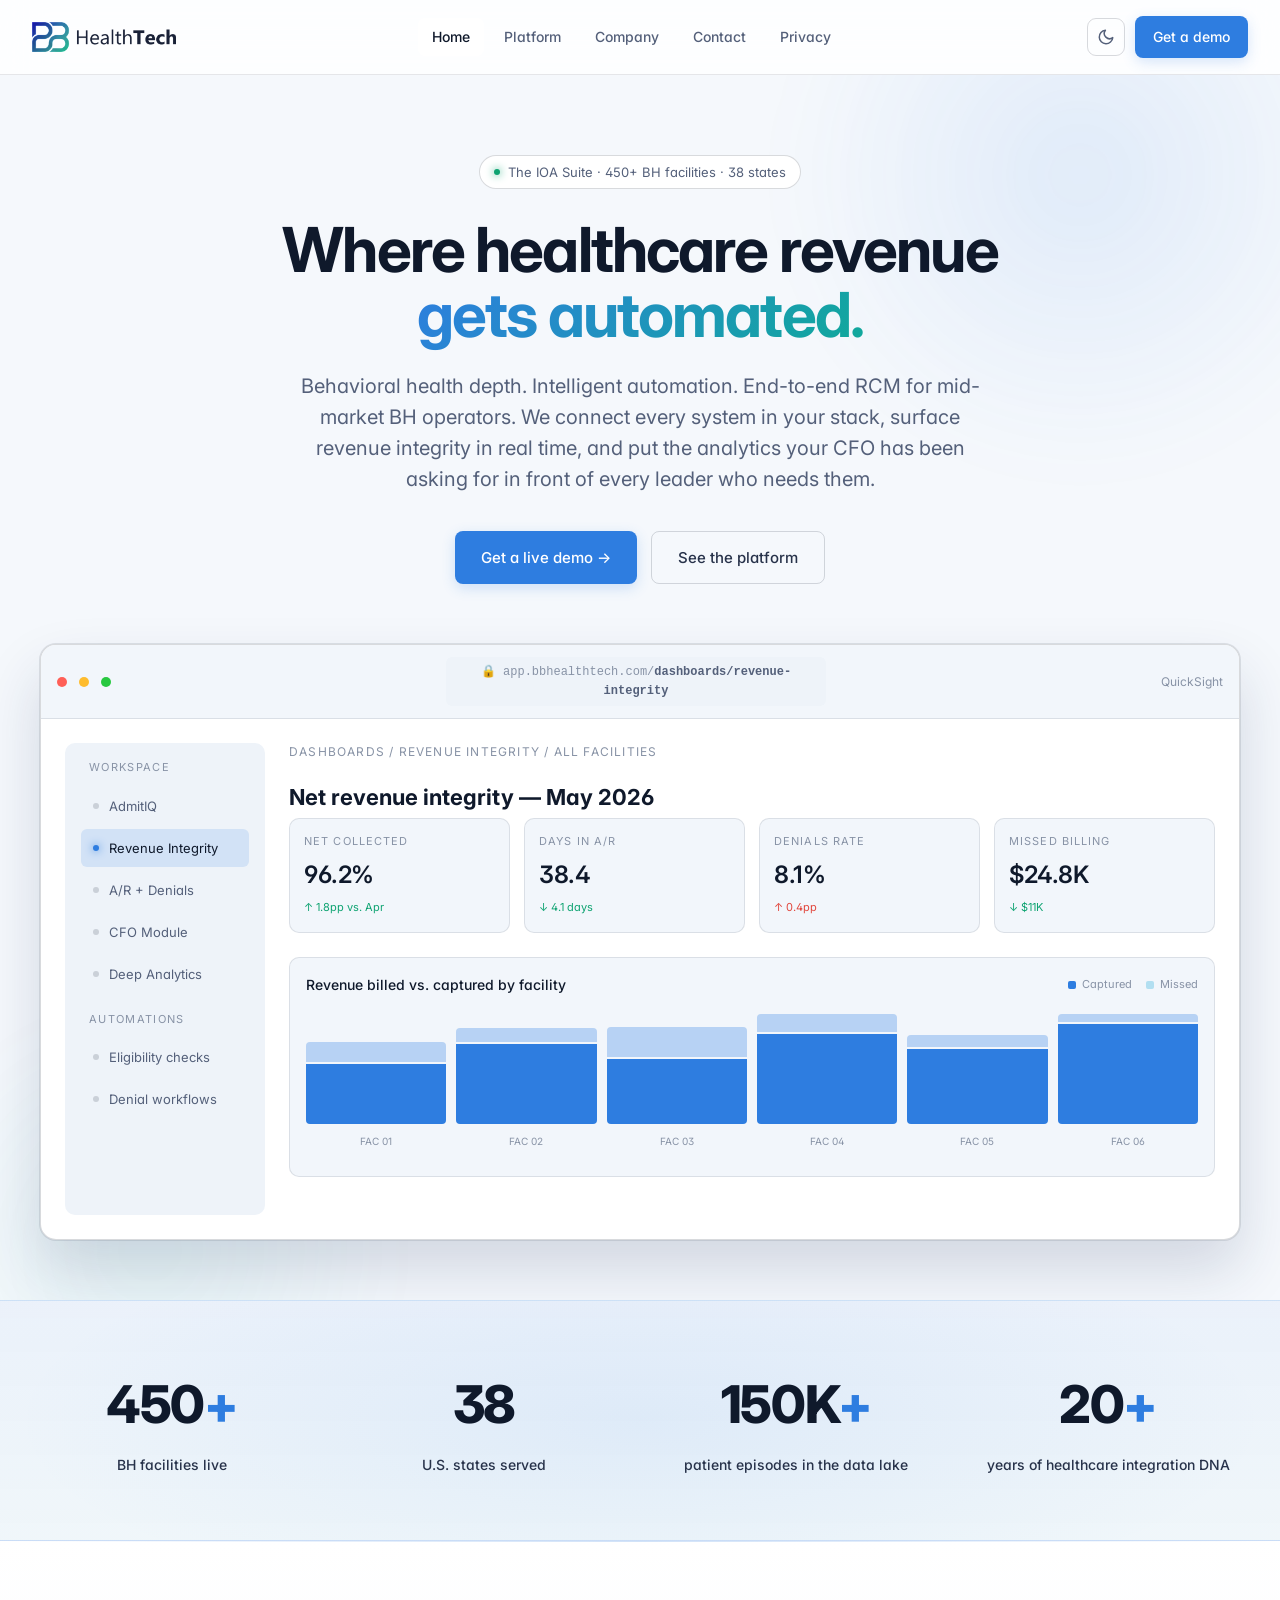
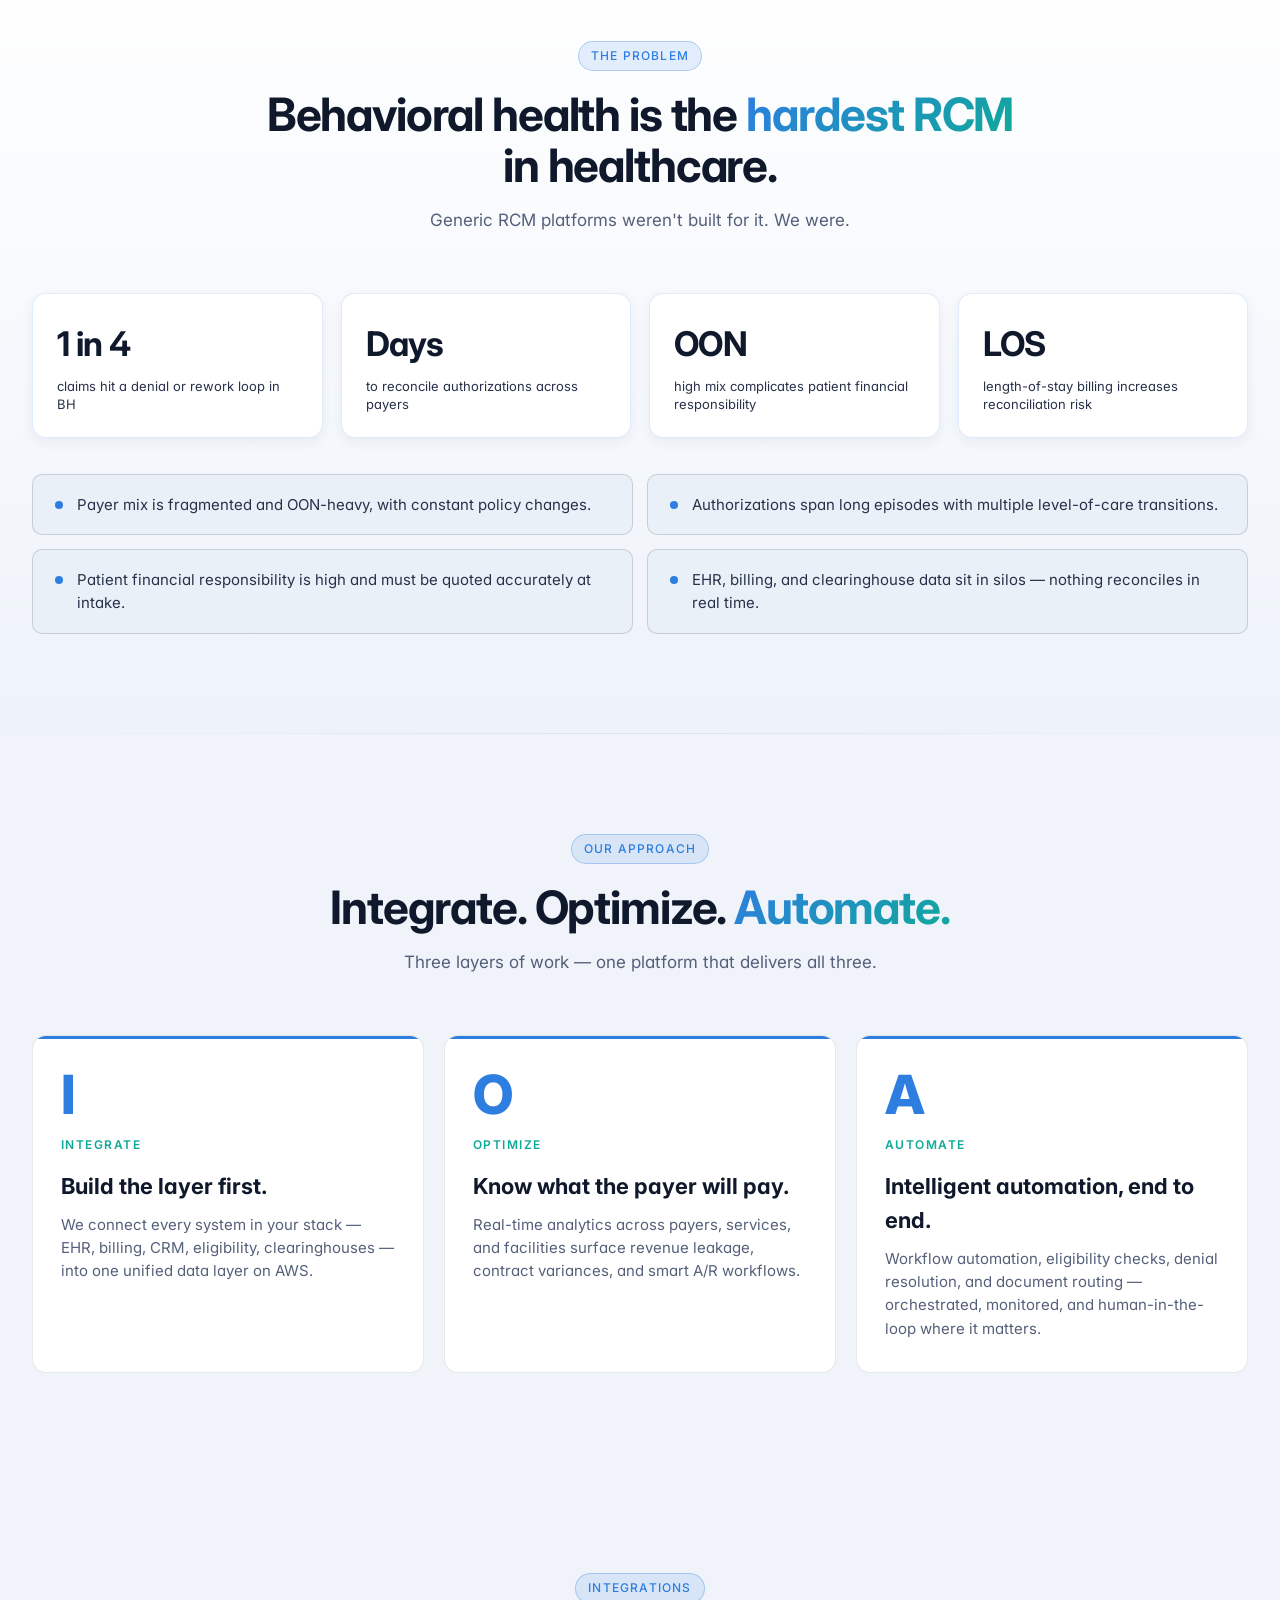
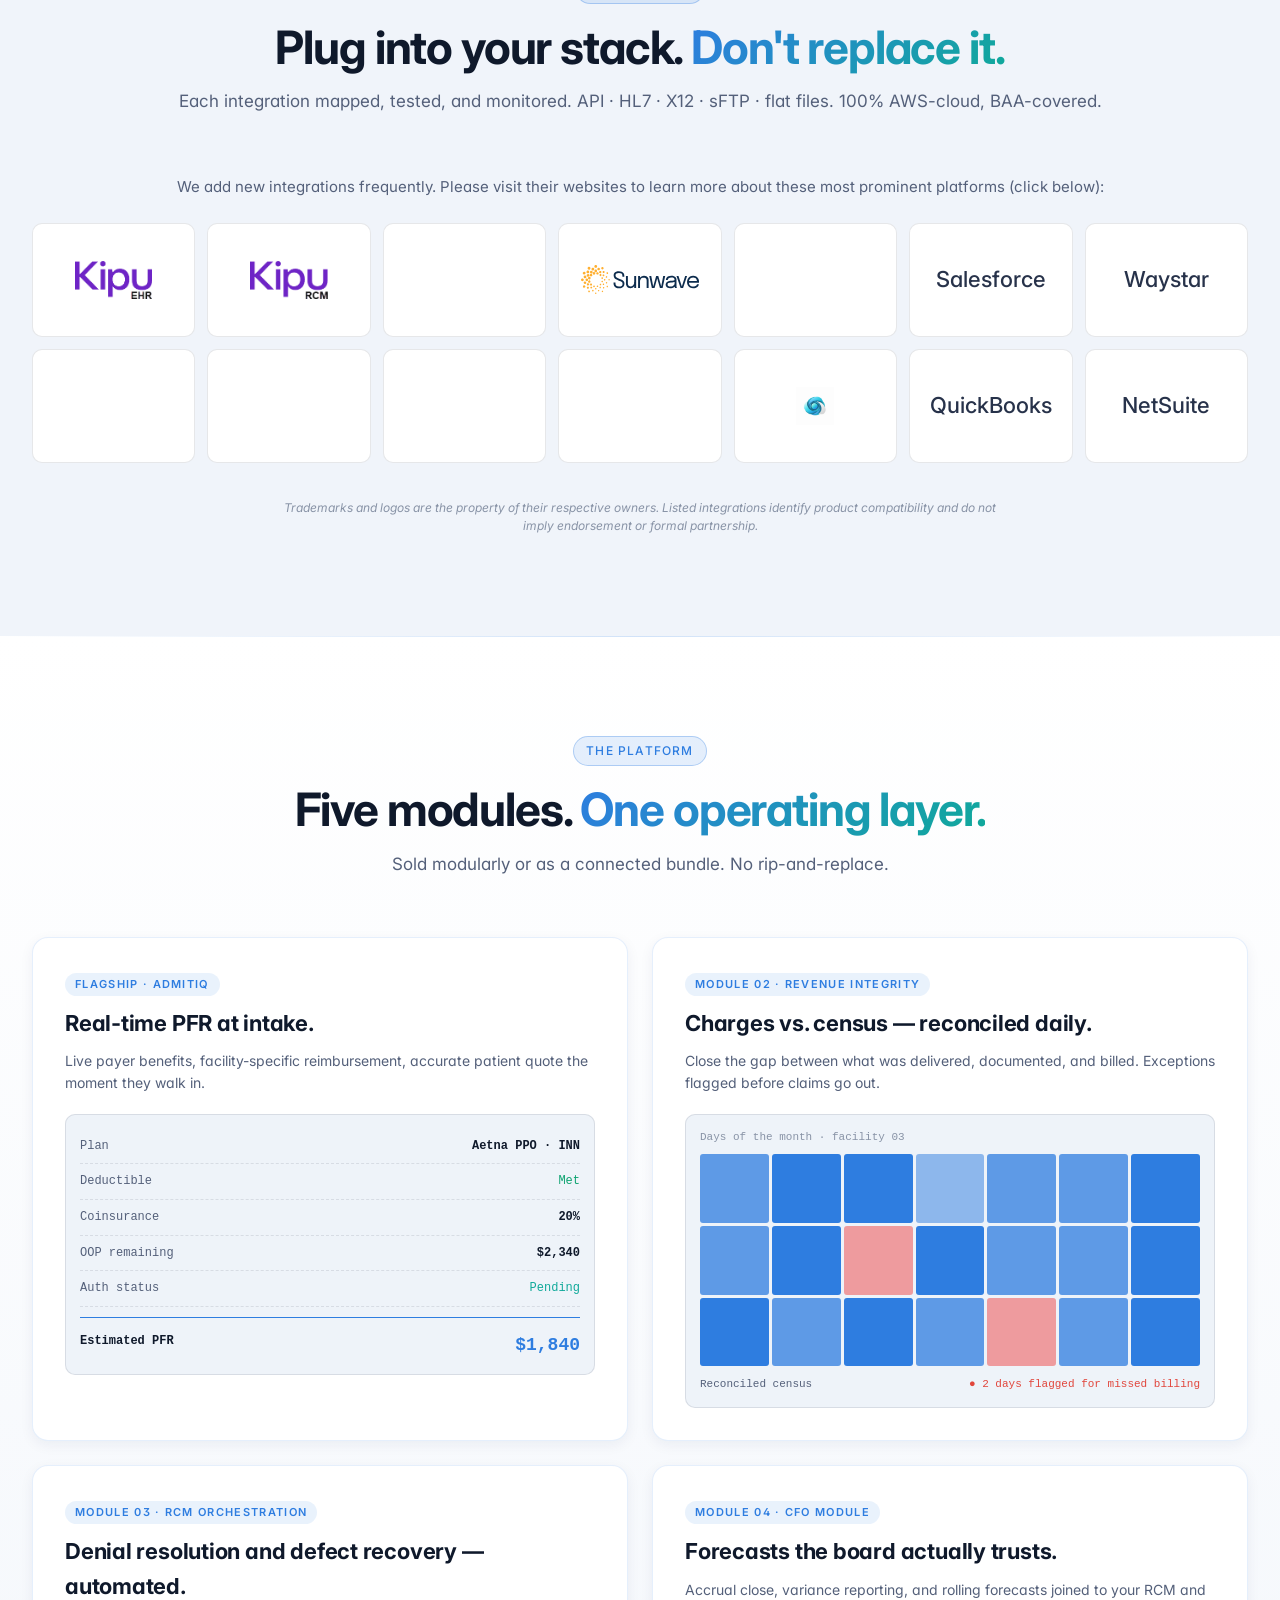
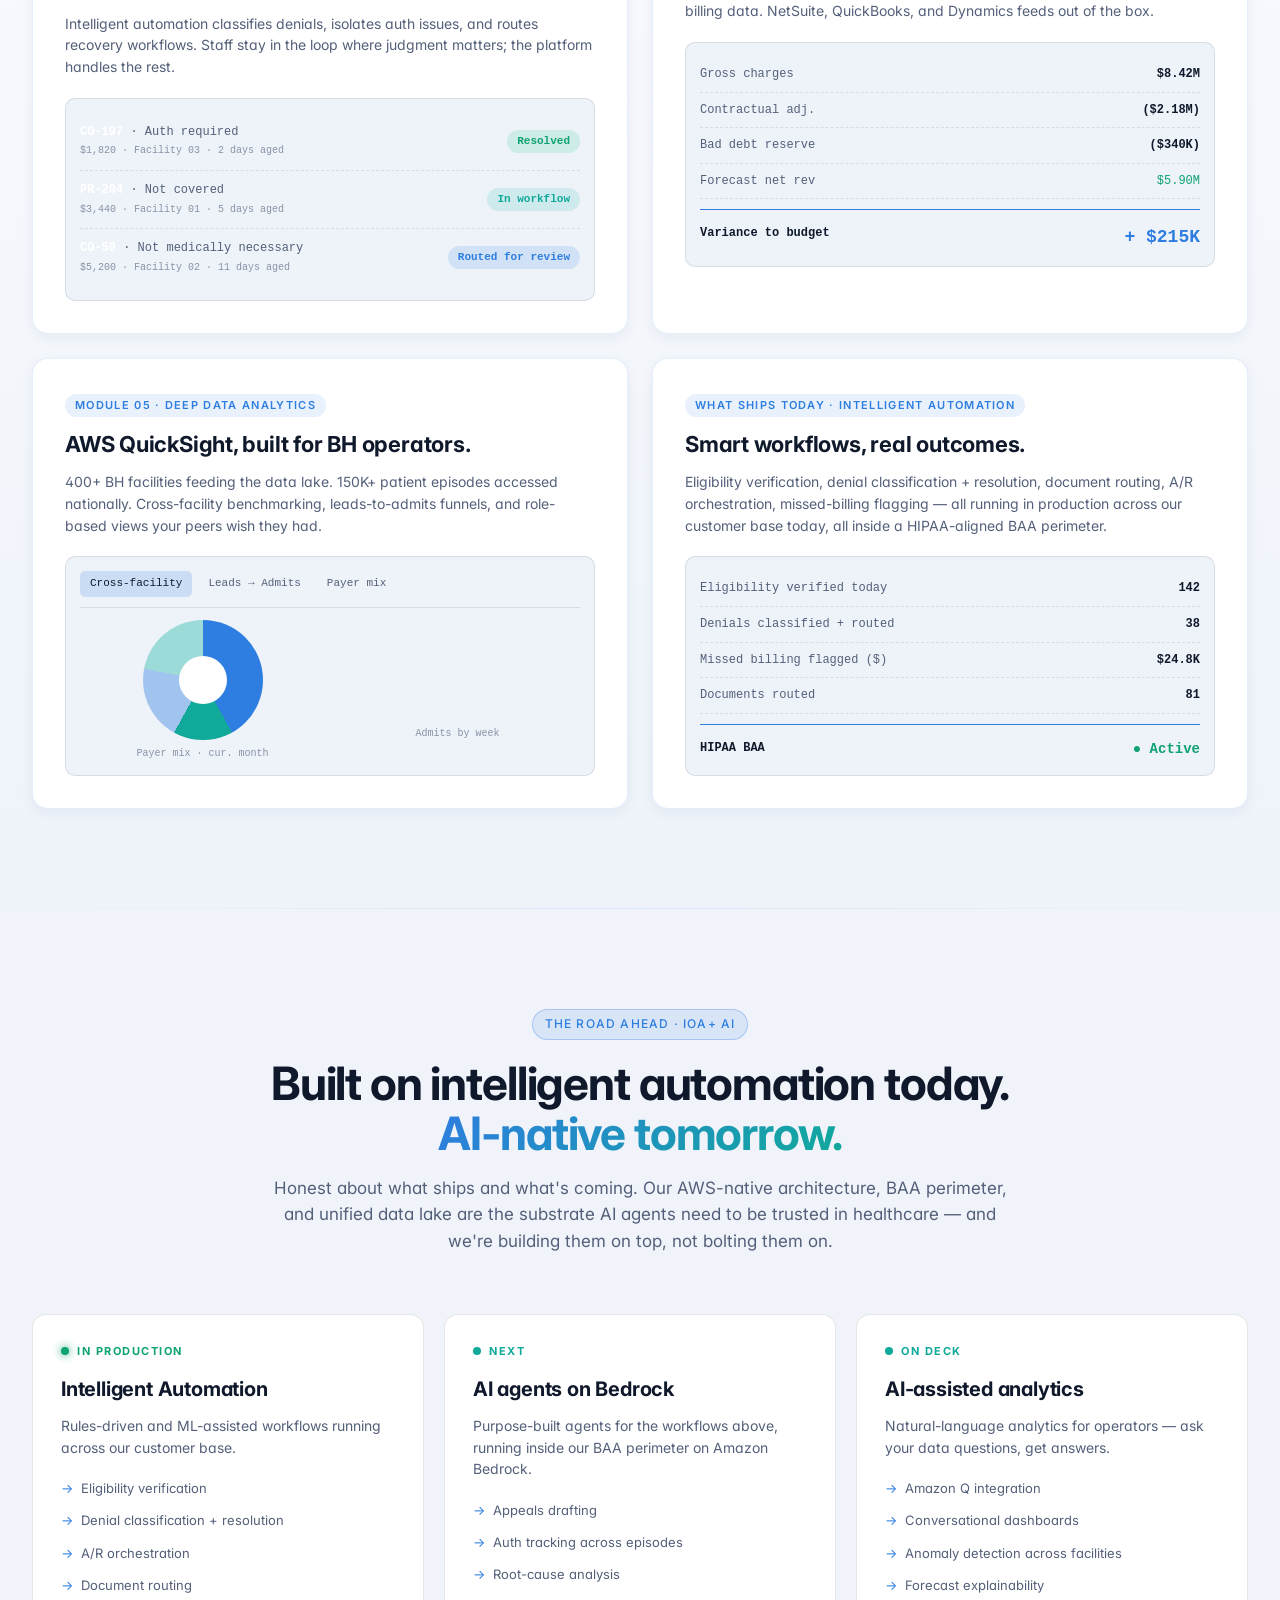
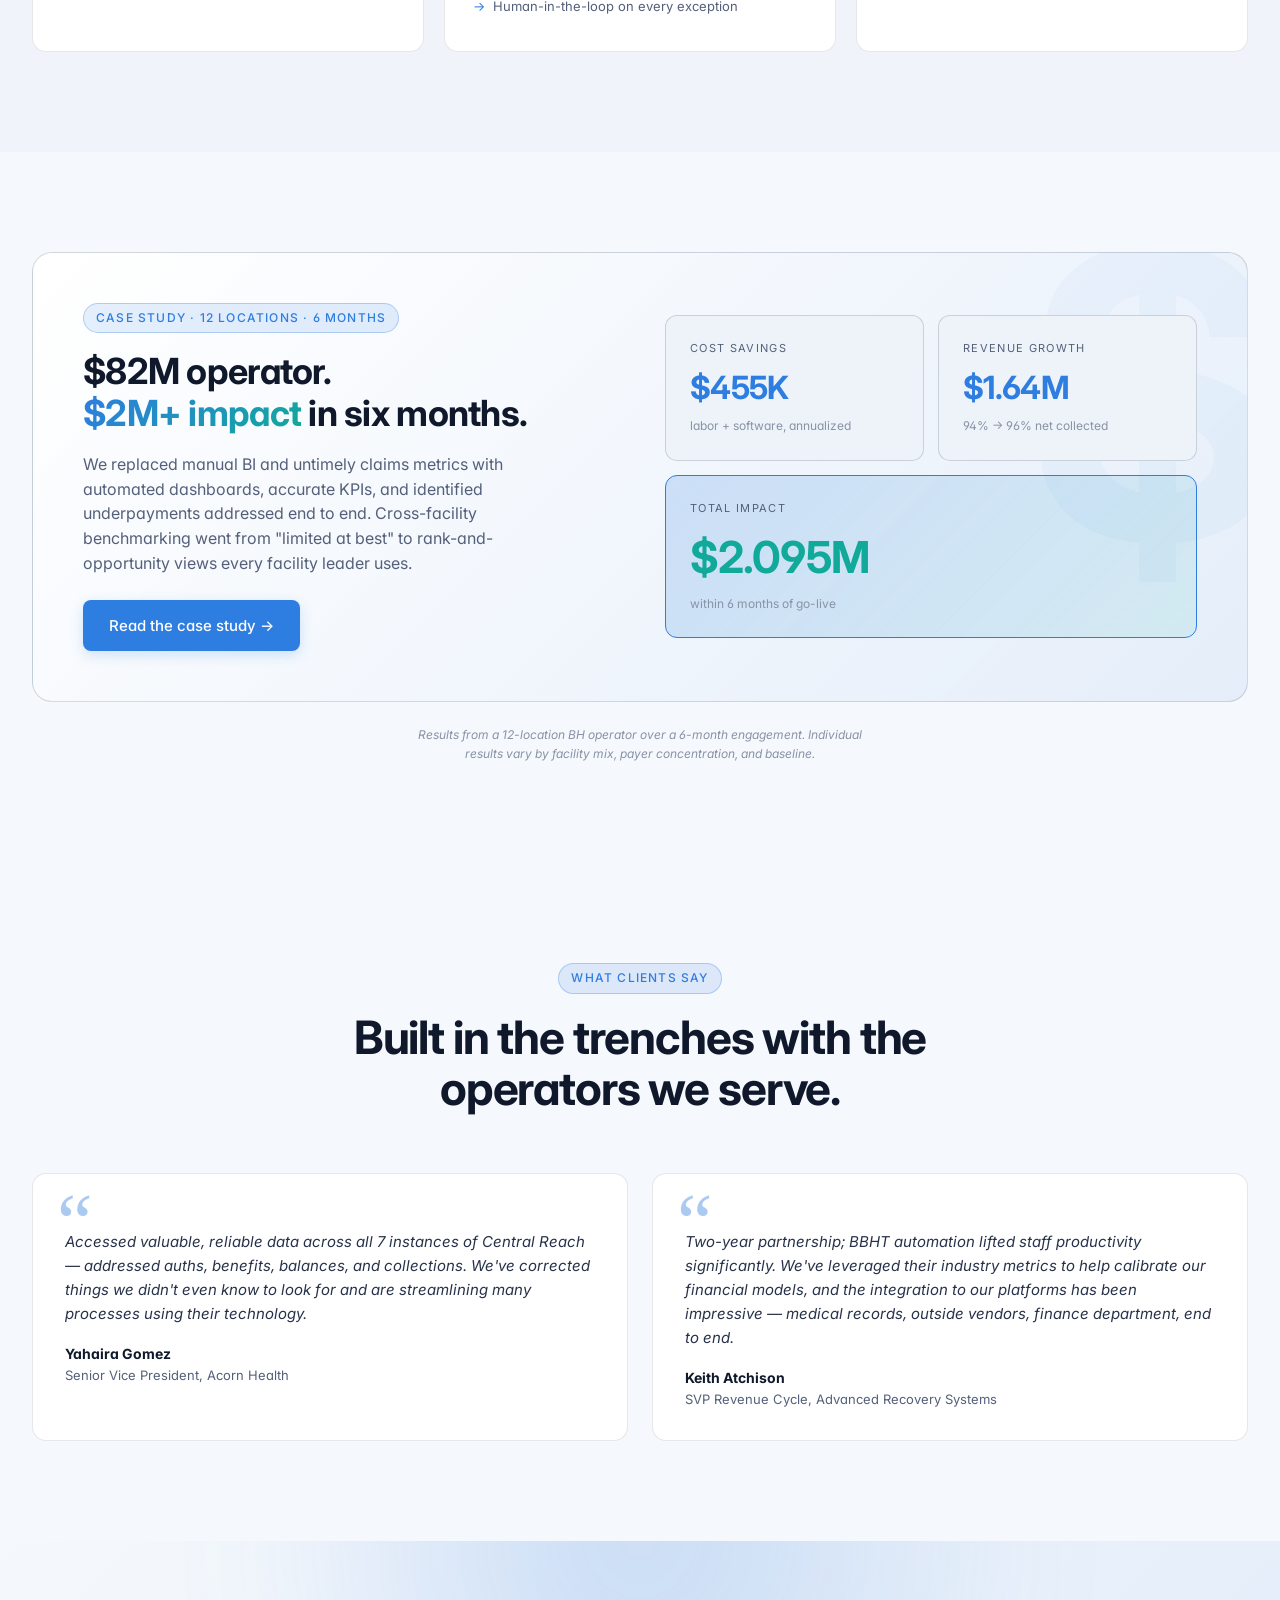
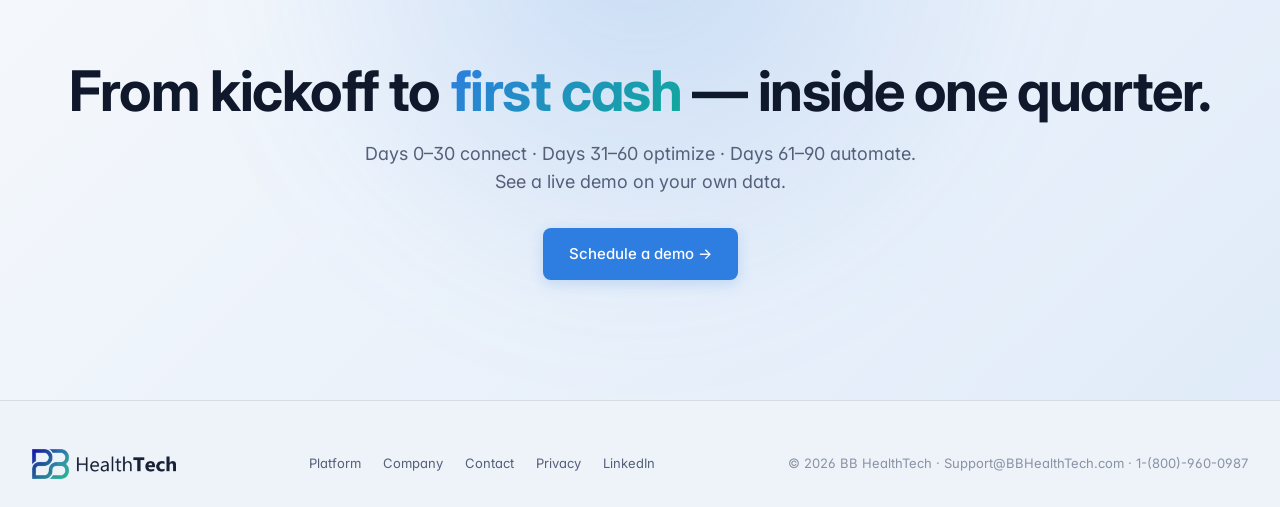
==== commit 92d3343a: "Remove labels under integration logos and host HiLite Health logo locally" ====
--- a/index.html
+++ b/index.html
@@ -170,18 +170,18 @@
     </div>
     <p class="integ-intro">We add new integrations frequently. Please visit their websites to learn more about these most prominent platforms (click below):</p>
     <div class="integ-marquee">
-      <a class="integ-chip" href="https://kipuhealth.com/" target="_blank" rel="noopener"><img src="logos/KIPU%20EHR.png" alt="Kipu EHR" onerror="this.remove()"><span class="name">Kipu EHR</span></a>
-      <a class="integ-chip" href="https://kipuhealth.com/" target="_blank" rel="noopener"><img src="logos/KIPU%20RCM.png" alt="Kipu RCM" onerror="this.remove()"><span class="name">Kipu RCM</span></a>
-      <a class="integ-chip" href="https://www.collaboratemd.com/" target="_blank" rel="noopener"><img src="https://www.collaboratemd.com/wp-content/uploads/2026/03/2026_CMDbyEH_Logo_Master_-by-EH-FullColor.png" alt="CollaborateMD" onerror="this.remove()"><span class="name">CollaborateMD</span></a>
-      <a class="integ-chip" href="https://sunwavehealth.com/" target="_blank" rel="noopener"><img src="logos/sunwave.svg" alt="Sunwave" onerror="this.remove()"><span class="name">Sunwave</span></a>
-      <a class="integ-chip" href="https://lightningstep.com/" target="_blank" rel="noopener"><img src="https://cdn.prod.website-files.com/67d82b611bf9d5cc71bb556d/67d843101156d984fc4d166d_ls-logo-header.svg" alt="Lightning Step" onerror="this.remove()"><span class="name">Lightning Step</span></a>
+      <a class="integ-chip" href="https://kipuhealth.com/" target="_blank" rel="noopener"><img src="logos/KIPU%20EHR.png" alt="Kipu EHR" onerror="this.remove()"></a>
+      <a class="integ-chip" href="https://kipuhealth.com/" target="_blank" rel="noopener"><img src="logos/KIPU%20RCM.png" alt="Kipu RCM" onerror="this.remove()"></a>
+      <a class="integ-chip" href="https://www.collaboratemd.com/" target="_blank" rel="noopener"><img src="https://www.collaboratemd.com/wp-content/uploads/2026/03/2026_CMDbyEH_Logo_Master_-by-EH-FullColor.png" alt="CollaborateMD" onerror="this.remove()"></a>
+      <a class="integ-chip" href="https://sunwavehealth.com/" target="_blank" rel="noopener"><img src="logos/sunwave.svg" alt="Sunwave" onerror="this.remove()"></a>
+      <a class="integ-chip" href="https://lightningstep.com/" target="_blank" rel="noopener"><img src="https://cdn.prod.website-files.com/67d82b611bf9d5cc71bb556d/67d843101156d984fc4d166d_ls-logo-header.svg" alt="Lightning Step" onerror="this.remove()"></a>
       <a class="integ-chip text-only" href="https://www.salesforce.com/" target="_blank" rel="noopener"><span class="name">Salesforce</span></a>
       <a class="integ-chip text-only" href="https://www.waystar.com/" target="_blank" rel="noopener"><span class="name">Waystar</span></a>
-      <a class="integ-chip" href="https://www.advancedmd.com/" target="_blank" rel="noopener"><img src="https://www.advancedmd.com/wp-content/uploads/2026/03/advancedmd-logo-wordmark.svg" alt="AdvancedMD" onerror="this.remove()"><span class="name">AdvancedMD</span></a>
-      <a class="integ-chip" href="https://centralreach.com/" target="_blank" rel="noopener"><img src="https://centralreach.com/wp-content/uploads/2022/04/logo-centralreach.svg" alt="Central Reach" onerror="this.remove()"><span class="name">Central Reach</span></a>
-      <a class="integ-chip" href="https://www.ntst.com/" target="_blank" rel="noopener"><img src="https://www.ntst.com/-/media/logos/netsmart/logo-netsmart-color.svg" alt="Netsmart" onerror="this.remove()"><span class="name">Netsmart</span></a>
-      <a class="integ-chip" href="https://www.pverify.com/" target="_blank" rel="noopener"><img src="https://pverify.com/wp-content/uploads/2024/12/pVerify%E2%84%A2_Logo_Color.png" alt="pVerify" onerror="this.remove()"><span class="name">pVerify</span></a>
-      <a class="integ-chip" href="https://hilitehealth.com/" target="_blank" rel="noopener"><img src="https://hilitehealth.com/assets/hilite-logo-CnmSh60t.png" alt="HiLite Health" onerror="this.remove()"><span class="name">HiLite Health</span></a>
+      <a class="integ-chip" href="https://www.advancedmd.com/" target="_blank" rel="noopener"><img src="https://www.advancedmd.com/wp-content/uploads/2026/03/advancedmd-logo-wordmark.svg" alt="AdvancedMD" onerror="this.remove()"></a>
+      <a class="integ-chip" href="https://centralreach.com/" target="_blank" rel="noopener"><img src="https://centralreach.com/wp-content/uploads/2022/04/logo-centralreach.svg" alt="Central Reach" onerror="this.remove()"></a>
+      <a class="integ-chip" href="https://www.ntst.com/" target="_blank" rel="noopener"><img src="https://www.ntst.com/-/media/logos/netsmart/logo-netsmart-color.svg" alt="Netsmart" onerror="this.remove()"></a>
+      <a class="integ-chip" href="https://www.pverify.com/" target="_blank" rel="noopener"><img src="https://pverify.com/wp-content/uploads/2024/12/pVerify%E2%84%A2_Logo_Color.png" alt="pVerify" onerror="this.remove()"></a>
+      <a class="integ-chip" href="https://hilitehealth.com/" target="_blank" rel="noopener"><img src="logos/hilite.png" alt="HiLite Health" onerror="this.remove()"></a>
       <a class="integ-chip text-only" href="https://quickbooks.intuit.com/" target="_blank" rel="noopener"><span class="name">QuickBooks</span></a>
       <a class="integ-chip text-only" href="https://www.netsuite.com/" target="_blank" rel="noopener"><span class="name">NetSuite</span></a>
     </div>
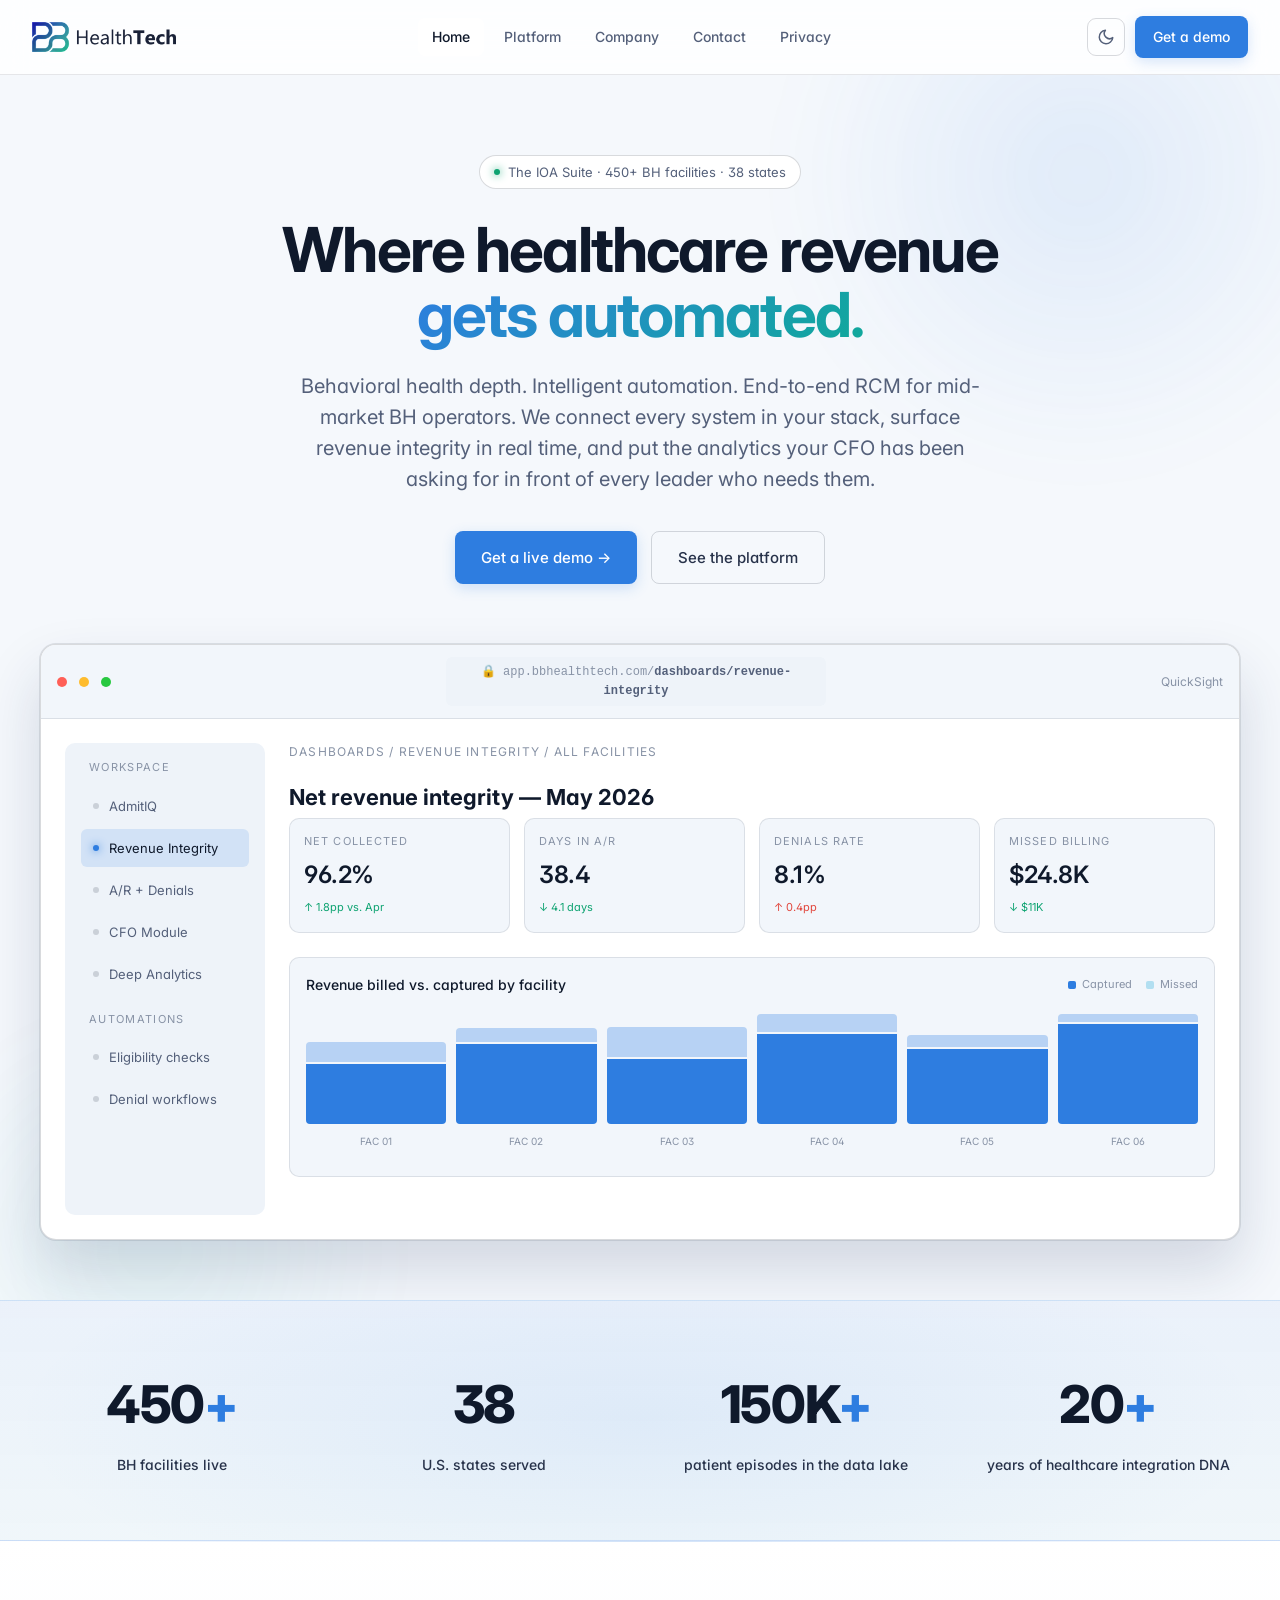
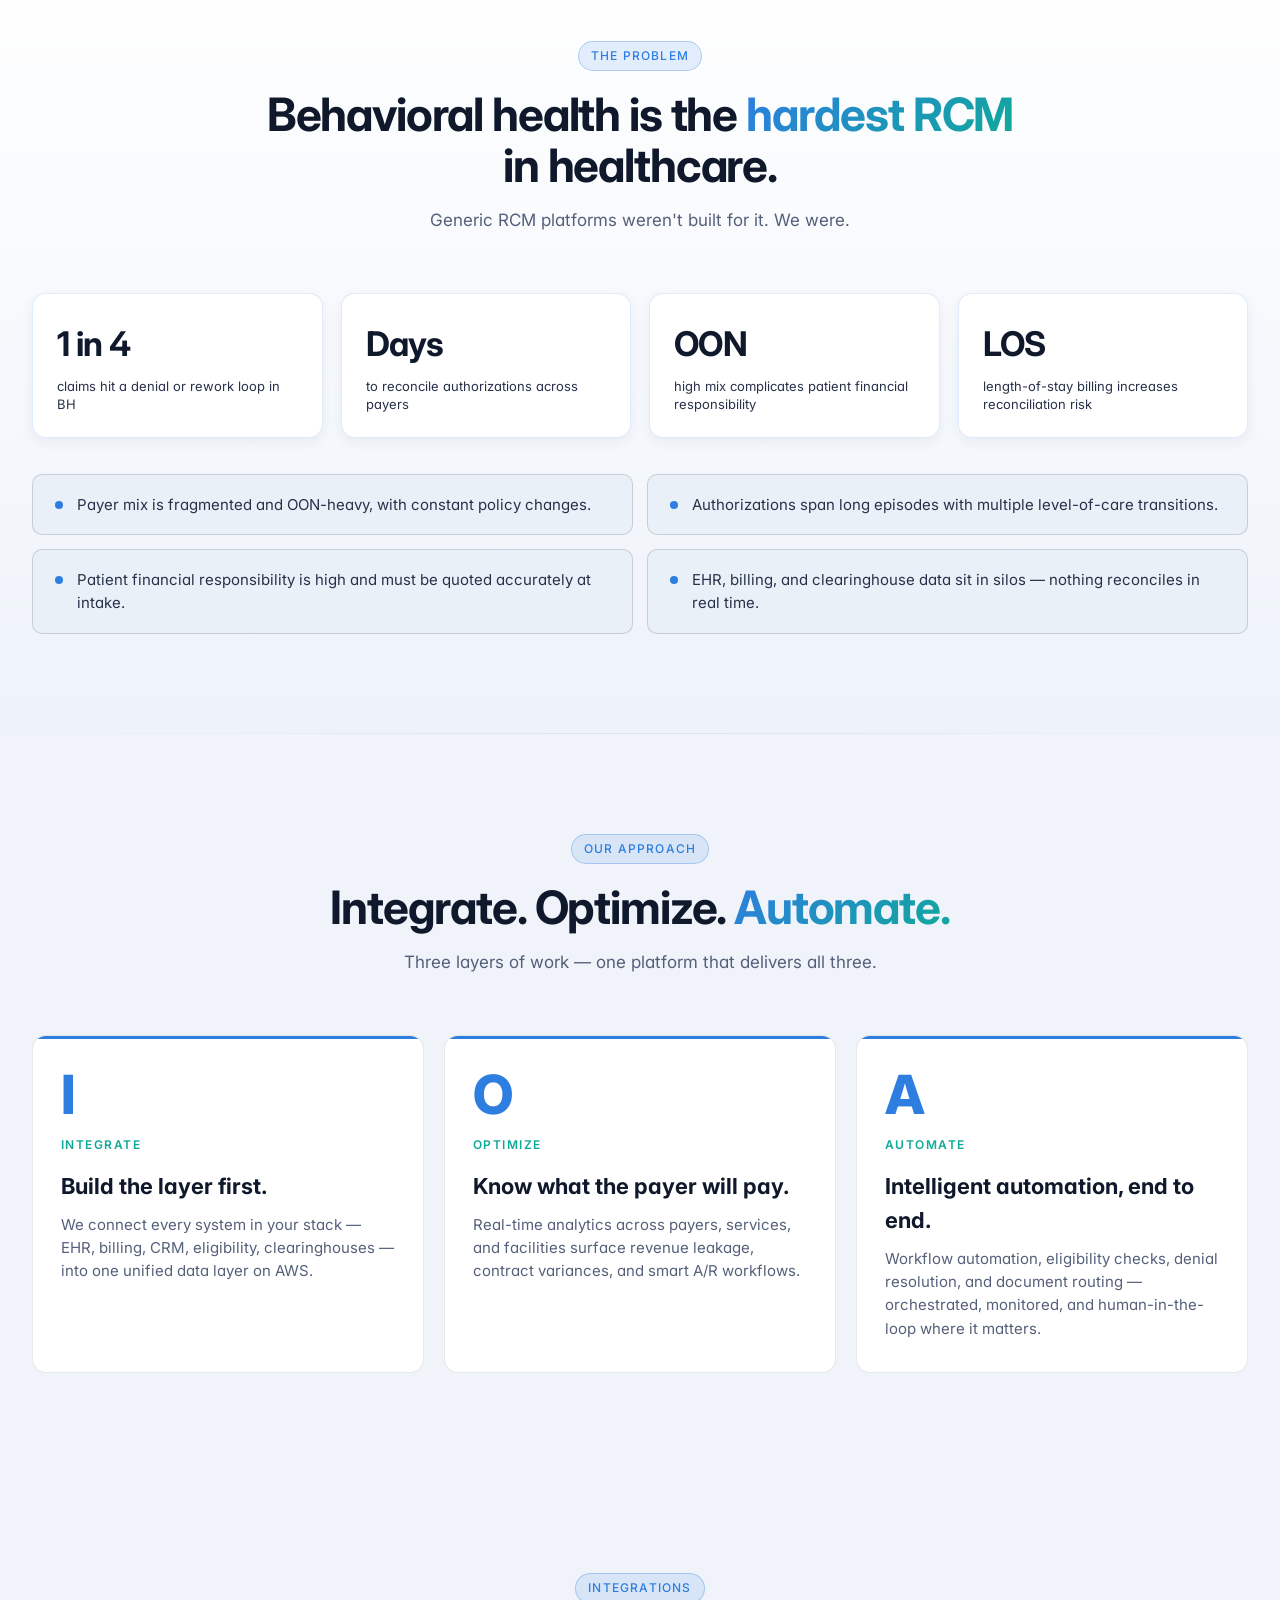
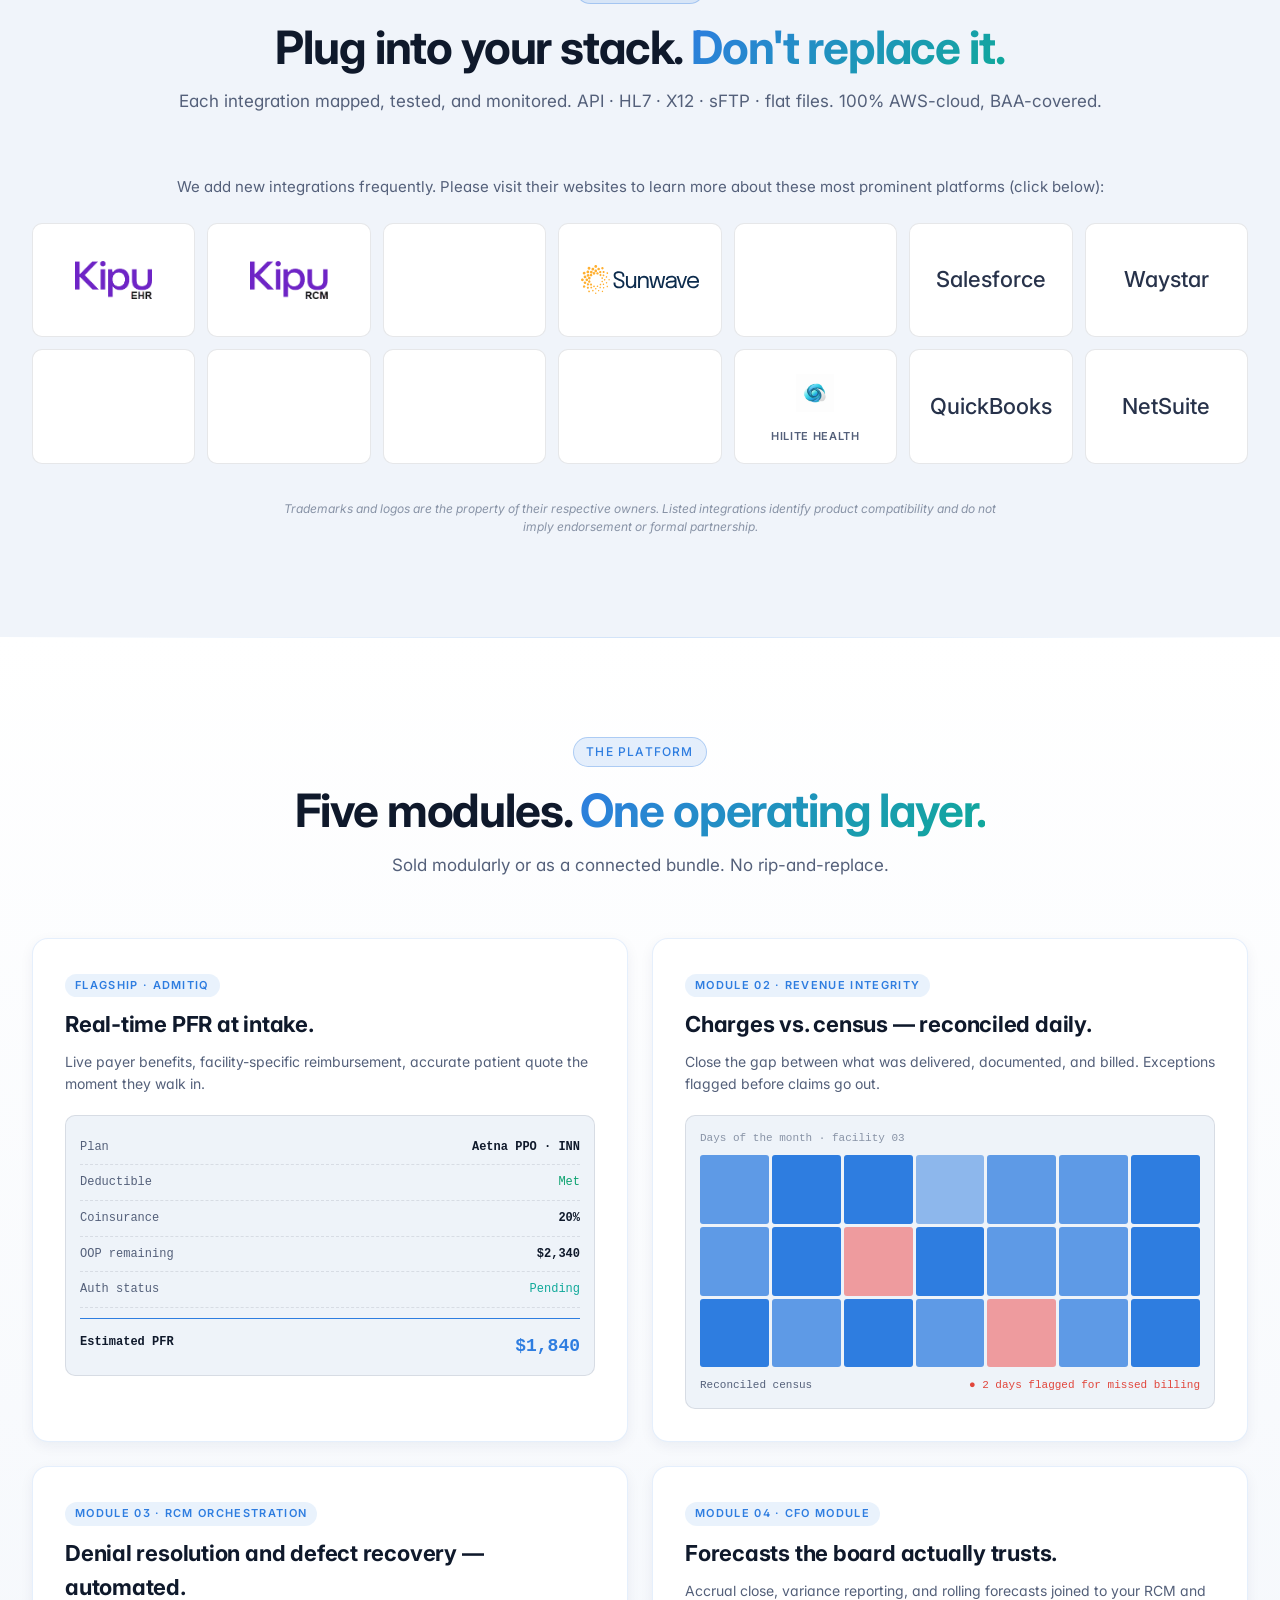
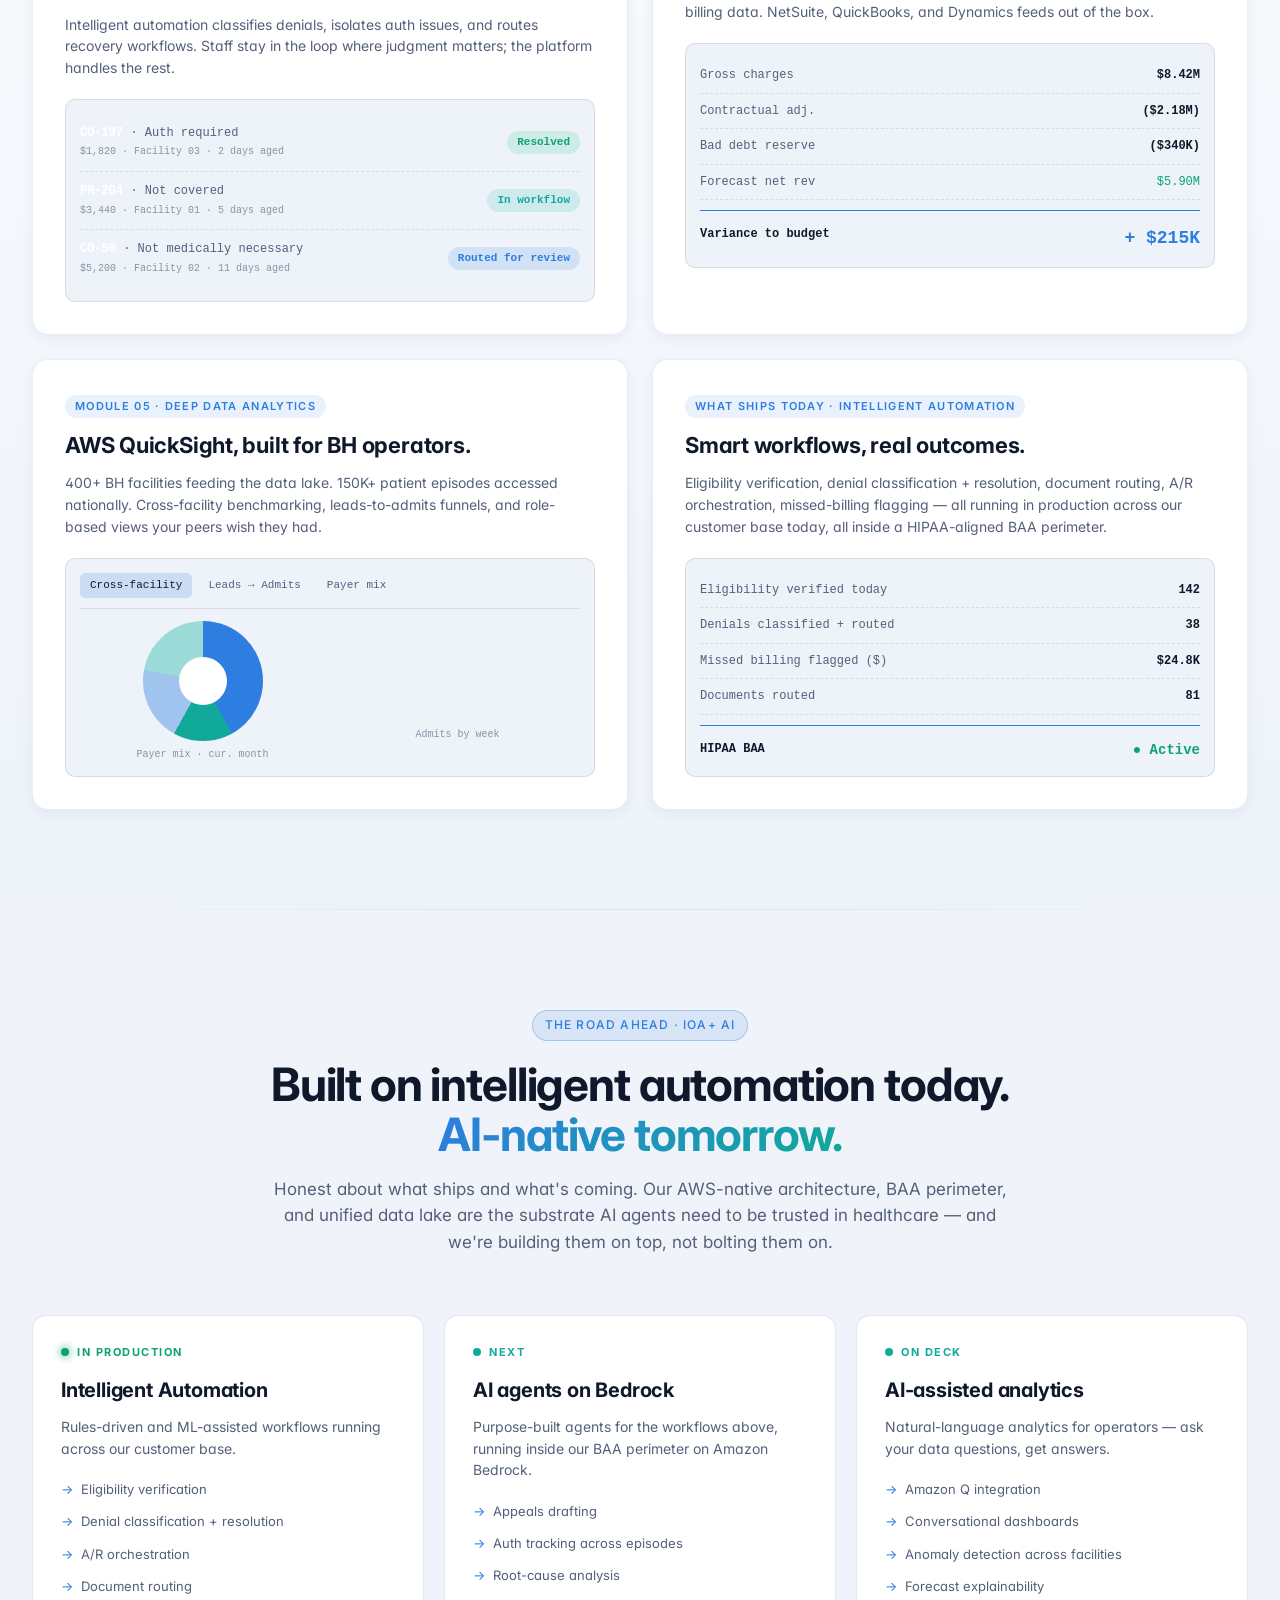
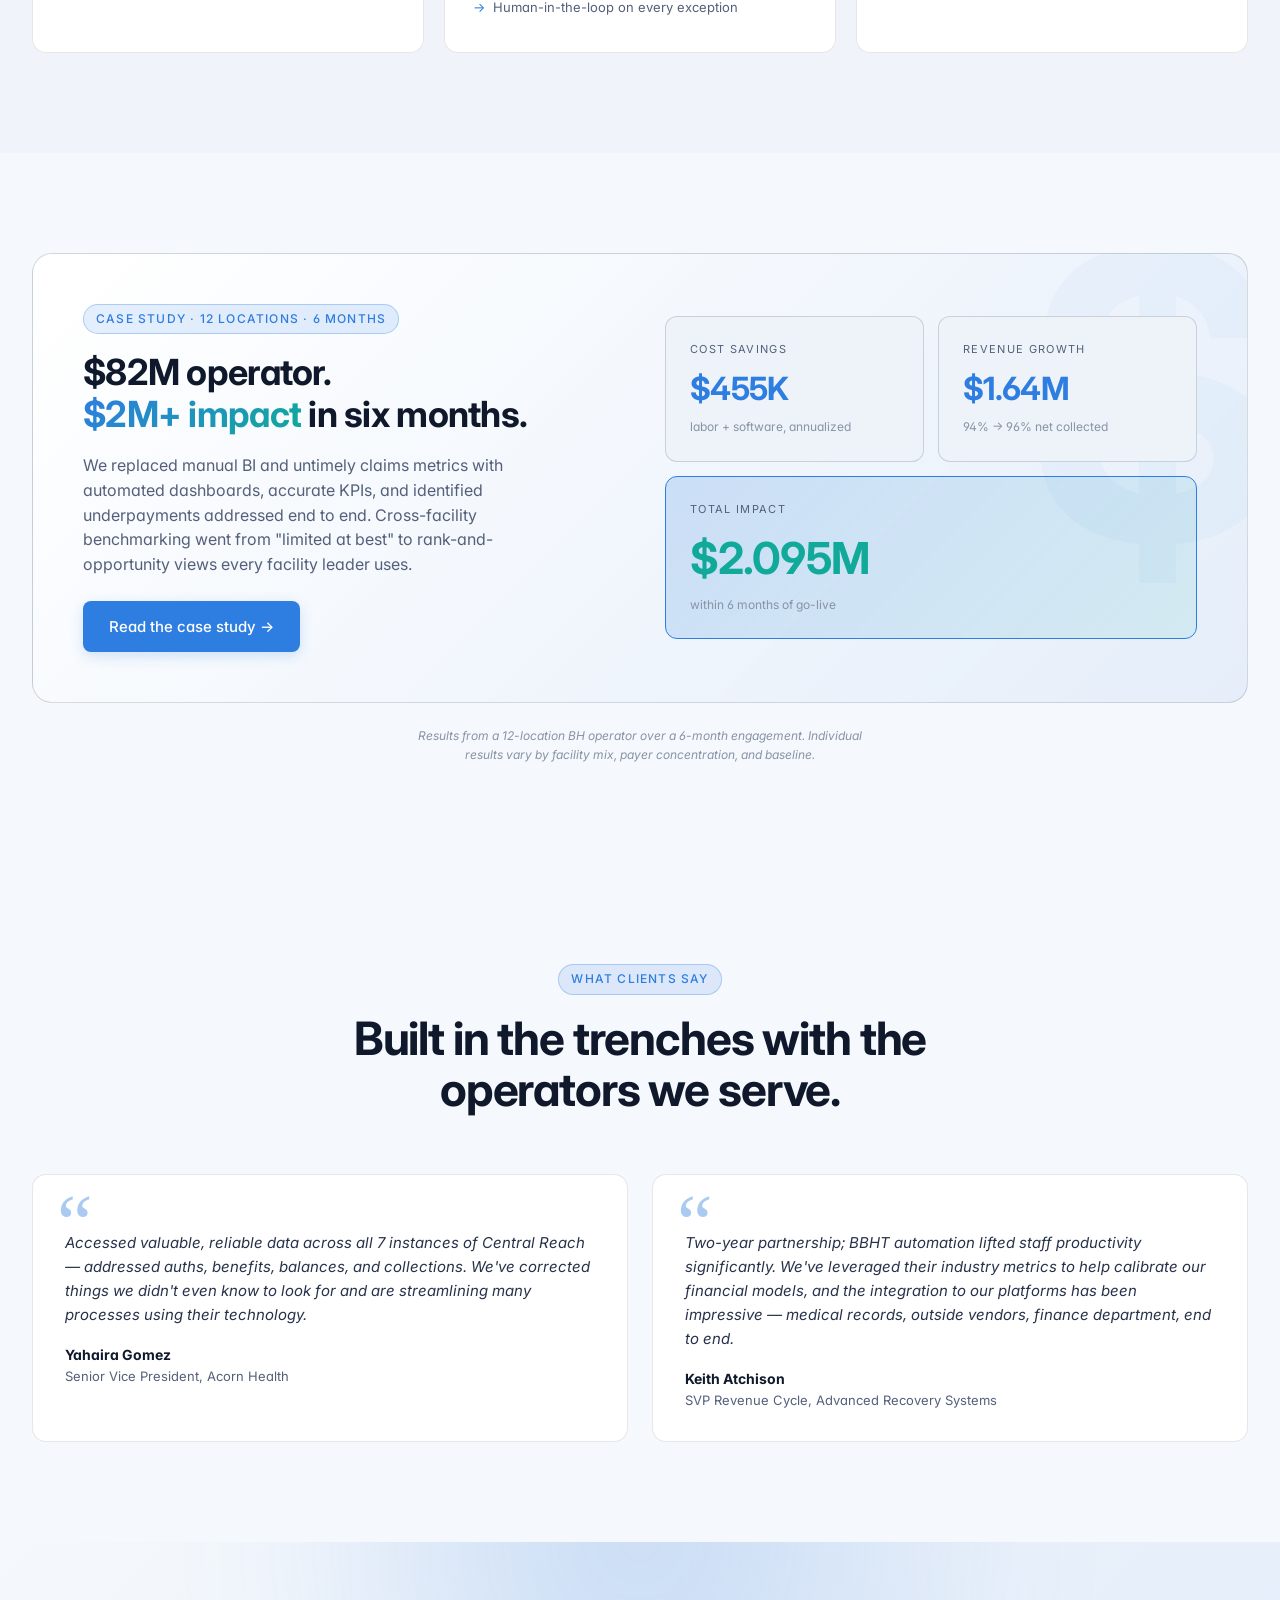
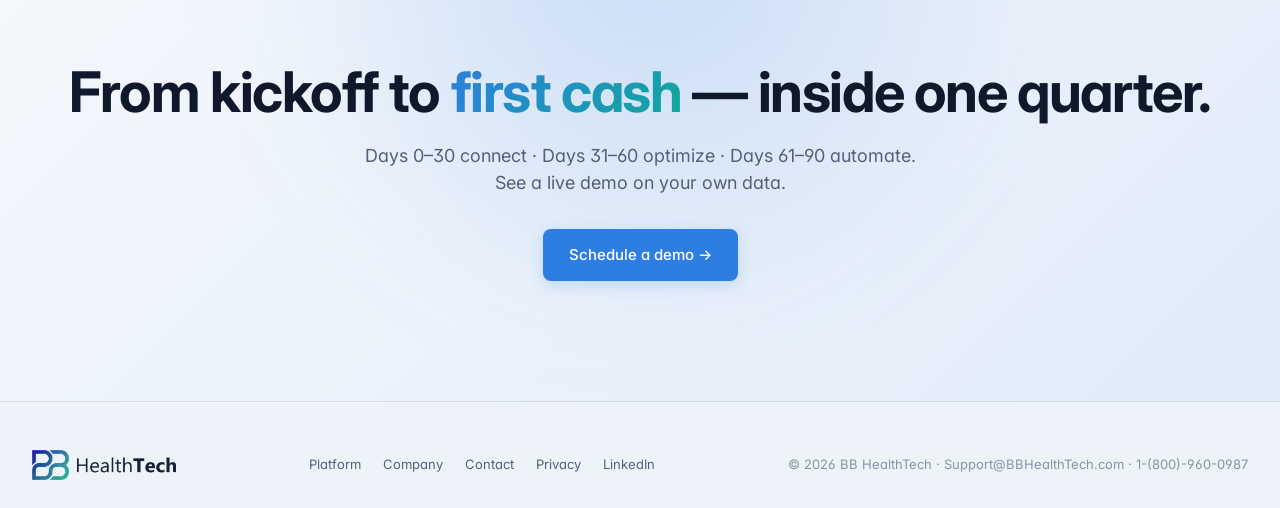
==== commit c4fffa3b: "Restore name label for HiLite Health integration chip" ====
--- a/index.html
+++ b/index.html
@@ -181,7 +181,7 @@
       <a class="integ-chip" href="https://centralreach.com/" target="_blank" rel="noopener"><img src="https://centralreach.com/wp-content/uploads/2022/04/logo-centralreach.svg" alt="Central Reach" onerror="this.remove()"></a>
       <a class="integ-chip" href="https://www.ntst.com/" target="_blank" rel="noopener"><img src="https://www.ntst.com/-/media/logos/netsmart/logo-netsmart-color.svg" alt="Netsmart" onerror="this.remove()"></a>
       <a class="integ-chip" href="https://www.pverify.com/" target="_blank" rel="noopener"><img src="https://pverify.com/wp-content/uploads/2024/12/pVerify%E2%84%A2_Logo_Color.png" alt="pVerify" onerror="this.remove()"></a>
-      <a class="integ-chip" href="https://hilitehealth.com/" target="_blank" rel="noopener"><img src="logos/hilite.png" alt="HiLite Health" onerror="this.remove()"></a>
+      <a class="integ-chip" href="https://hilitehealth.com/" target="_blank" rel="noopener"><img src="logos/hilite.png" alt="HiLite Health" onerror="this.remove()"><span class="name">HiLite Health</span></a>
       <a class="integ-chip text-only" href="https://quickbooks.intuit.com/" target="_blank" rel="noopener"><span class="name">QuickBooks</span></a>
       <a class="integ-chip text-only" href="https://www.netsuite.com/" target="_blank" rel="noopener"><span class="name">NetSuite</span></a>
     </div>
